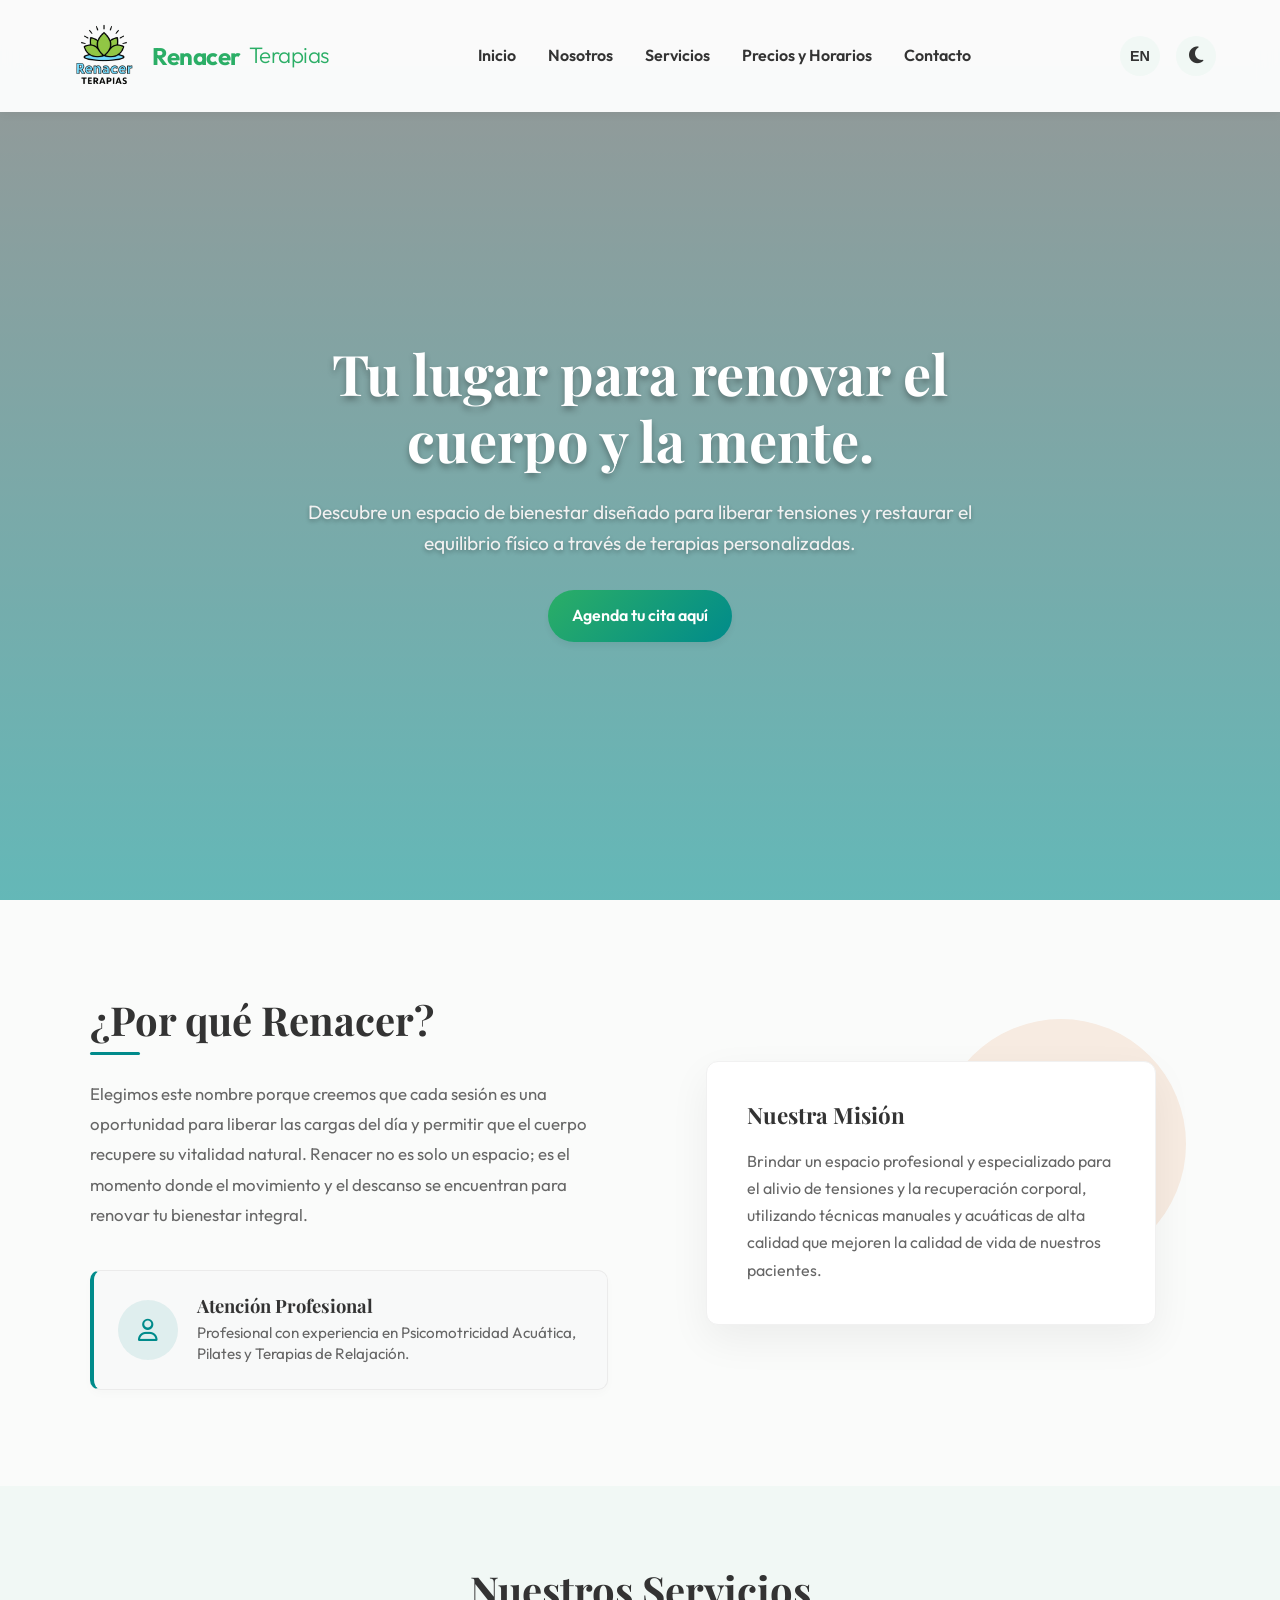
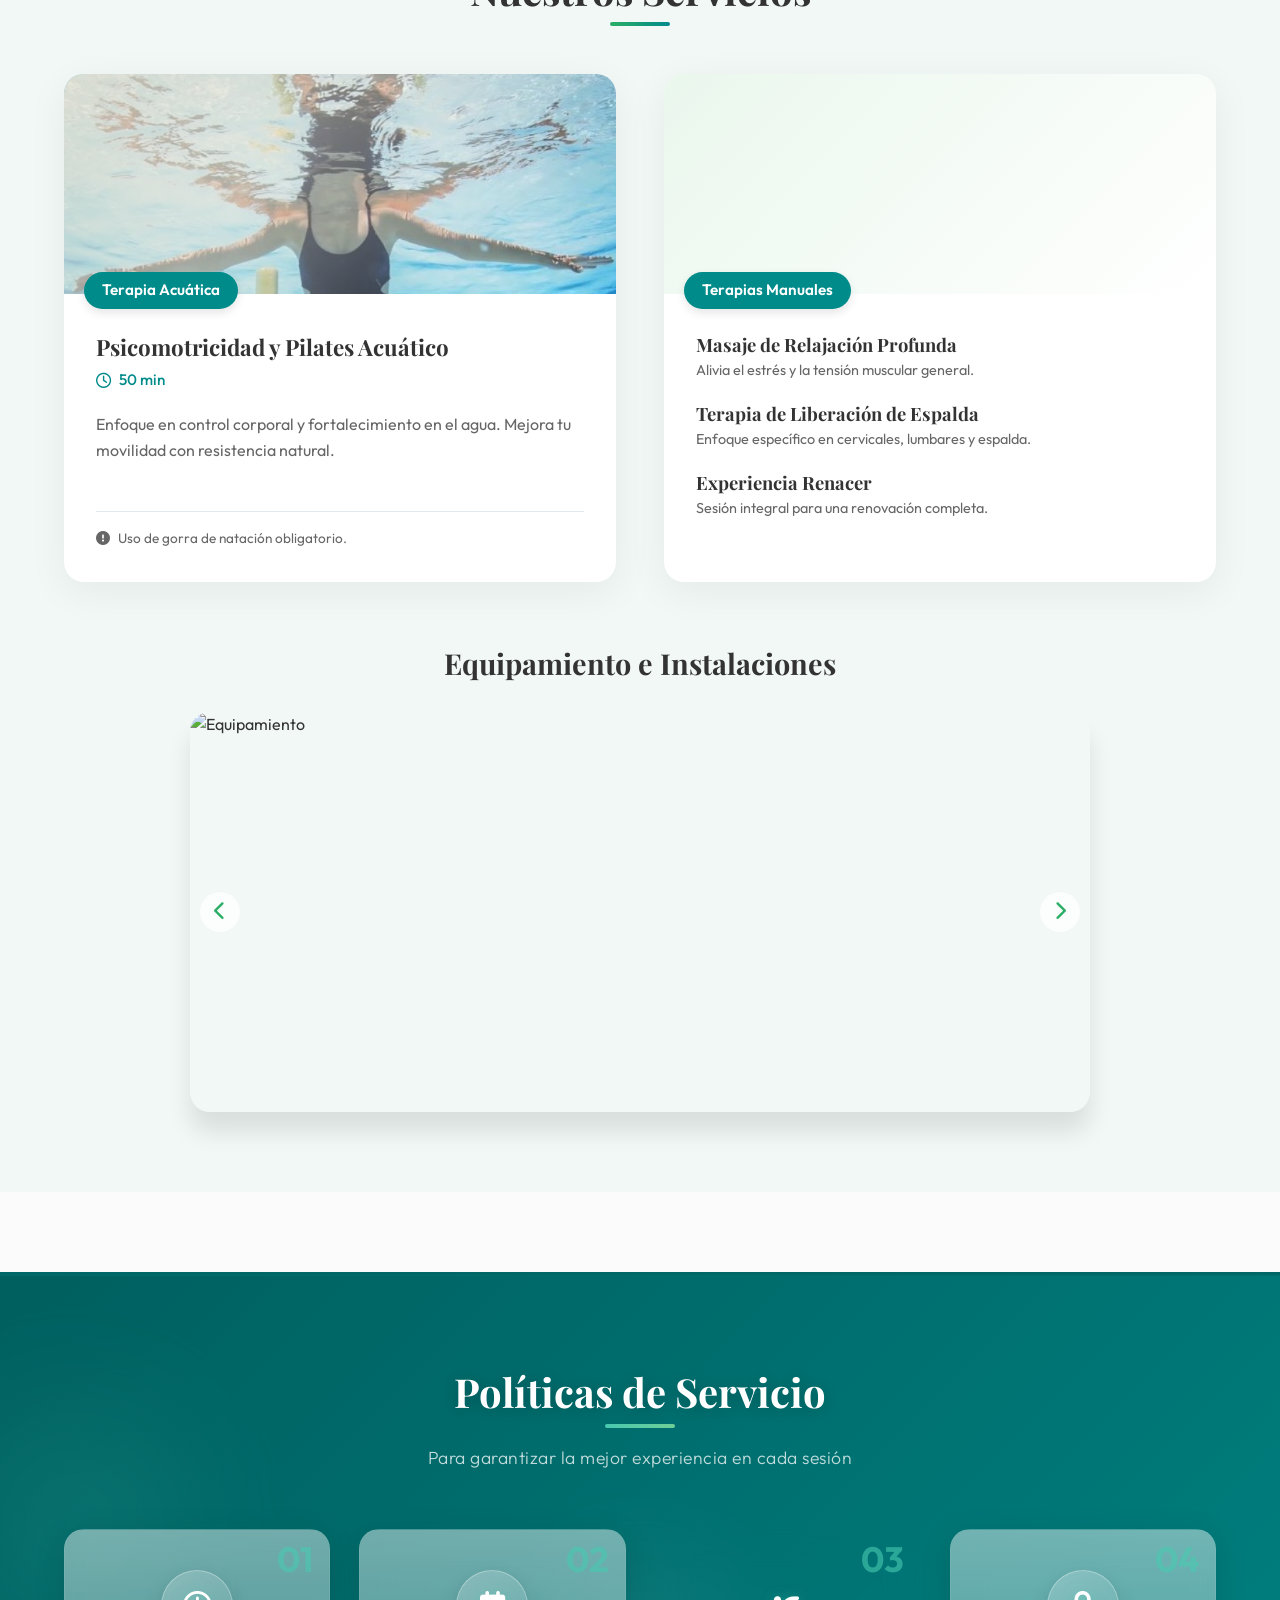
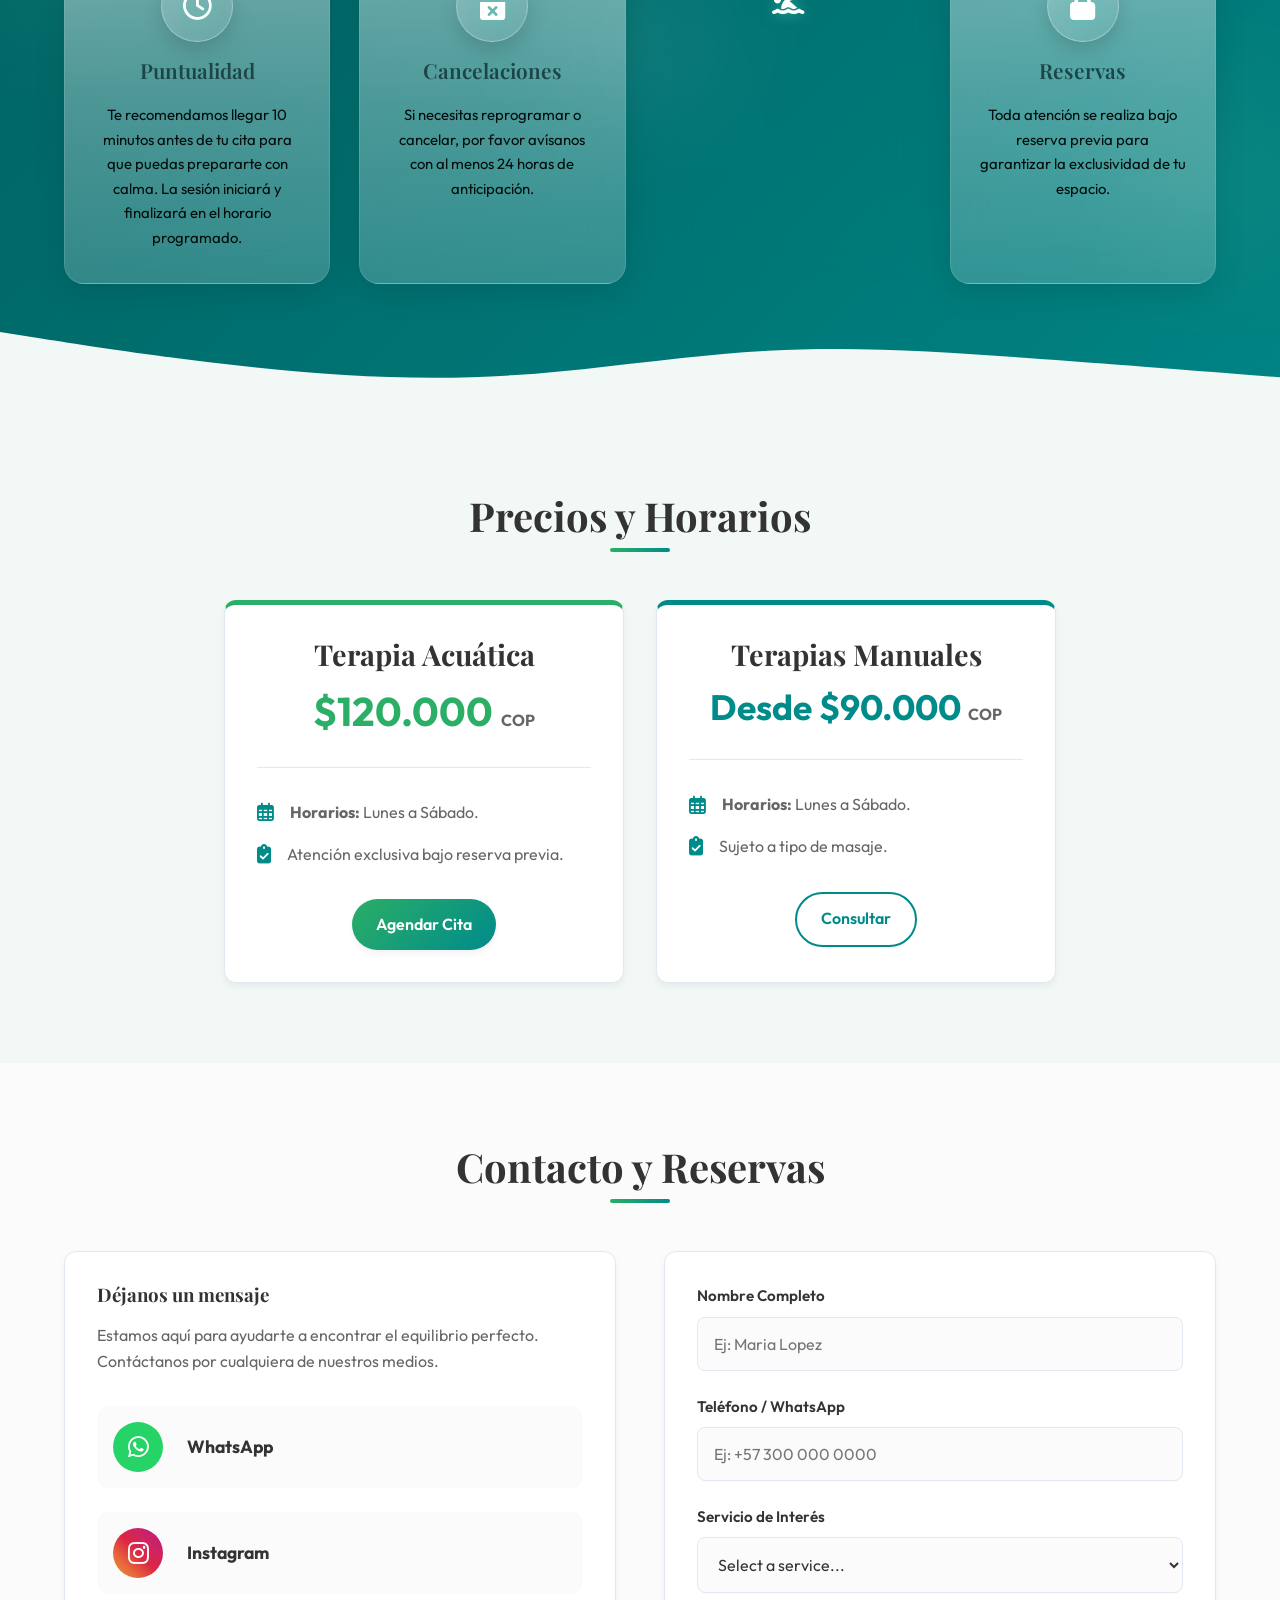
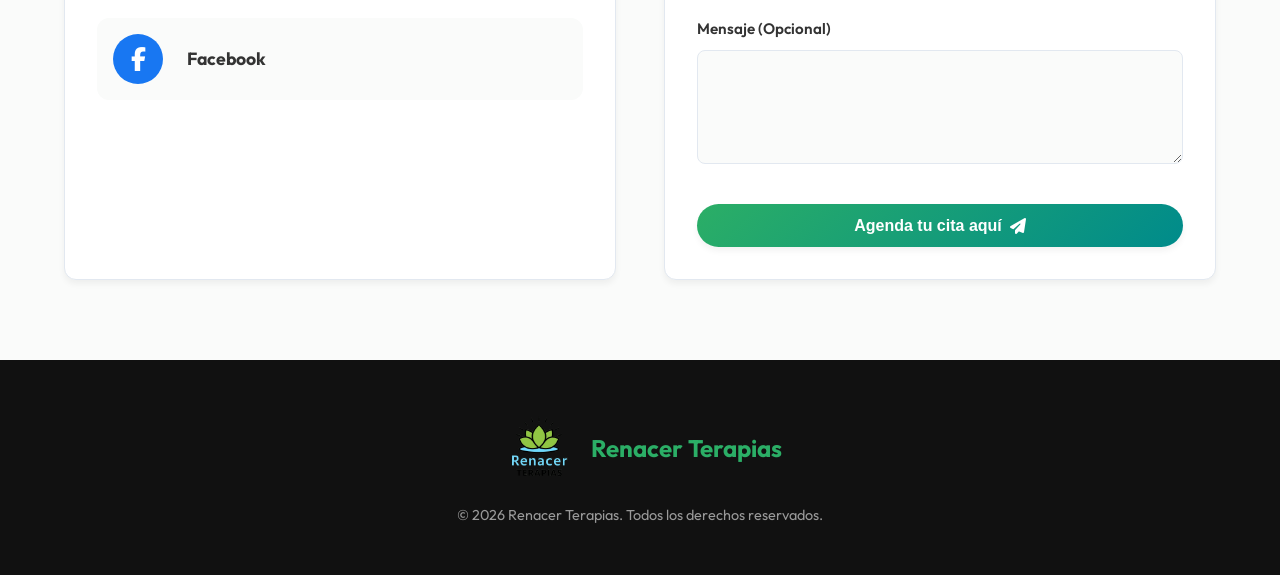
==== index.html @ b9a49395 "Código" ====
<!DOCTYPE html>
<html lang="es">

<head>
    <meta charset="UTF-8">
    <meta name="viewport" content="width=device-width, initial-scale=1.0">
    <title>Renacer Terapias</title>
    <!-- Meta tag for SEO -->
    <meta name="description"
        content="Tu lugar para renovar el cuerpo y la mente. / Your place to renew body and mind. Terapias acuáticas y manuales profesionales.">
    <!-- Google Fonts -->
    <link rel="preconnect" href="https://fonts.googleapis.com">
    <link rel="preconnect" href="https://fonts.gstatic.com" crossorigin>
    <link href="https://fonts.googleapis.com/css2?family=Outfit:wght@300;400;600;700&display=swap" rel="stylesheet">
    <link
        href="https://fonts.googleapis.com/css2?family=Outfit:wght@300;400;500;600&family=Playfair+Display:ital,wght@0,400;0,600;1,400&display=swap"
        rel="stylesheet">
    <!-- Main Stylesheet -->
    <link rel="stylesheet" href="styles.css">
    <!-- FontAwesome for Icons -->
    <link rel="stylesheet" href="https://cdnjs.cloudflare.com/ajax/libs/font-awesome/6.4.0/css/all.min.css">
</head>

<body>
    <!-- Navbar -->
    <header class="navbar">
        <div class="nav-container">
            <a href="#" class="logo">
                <img src="media/img/logo.png" alt="Logo RenacerTerapias">
                Renacer <span>Terapias</span>
            </a>

            <button class="mobile-menu-btn" aria-label="Menu" id="mobile-menu-btn">
                <i class="fa-solid fa-bars"></i>
            </button>

            <nav class="nav-links" id="nav-links">
                <a href="index.html#home"><span lang="es">Inicio</span><span lang="en">Home</span></a>
                <a href="nosotros.html"><span lang="es">Nosotros</span><span lang="en">About Us</span></a>
                <a href="index.html#services"><span lang="es">Servicios</span><span lang="en">Services</span></a>
                <a href="index.html#rates"><span lang="es">Precios y Horarios</span><span lang="en">Rates &
                        Hours</span></a>
                <a href="index.html#contact"><span lang="es">Contacto</span><span lang="en">Contact</span></a>
            </nav>

            <div class="controls">
                <button id="lang-toggle" class="control-btn" aria-label="Toggle Language">
                    <span class="lang-label">EN</span>
                </button>
                <button id="theme-toggle" class="control-btn" aria-label="Toggle Theme">
                    <i class="fa-solid fa-moon"></i>
                </button>
            </div>
        </div>
    </header>

    <!-- Hero Section -->
    <section class="hero" id="home">
        <!-- Optional: background image via CSS -->
        <div class="hero-overlay"></div>
        <div class="hero-content">
            <h1>
                <span lang="es">Tu lugar para renovar el cuerpo y la mente.</span>
                <span lang="en">Your place to renew body and mind.</span>
            </h1>
            <p>
                <span lang="es">Descubre un espacio de bienestar diseñado para liberar tensiones y restaurar el
                    equilibrio físico a través de terapias personalizadas.</span>
                <span lang="en">Discover a wellness space designed to release tension and restore physical balance
                    through personalized therapies.</span>
            </p>
            <a href="#contact" class="btn btn-primary">
                <span lang="es">Agenda tu cita aquí</span>
                <span lang="en">Book your appointment here</span>
            </a>
        </div>
    </section>

    <!-- About Section Redesign (Matches Image) -->
    <section class="section about-home" id="about">
        <div class="container about-home-container">
            <div class="about-home-left">
                <div class="about-home-title-container">
                    <h2>
                        <span lang="es">¿Por qué Renacer?</span>
                        <span lang="en">Why Renacer?</span>
                    </h2>
                    <div class="title-underline-left"></div>
                </div>
                <p class="about-home-desc">
                    <span lang="es">Elegimos este nombre porque creemos que cada sesión es una oportunidad para liberar
                        las cargas del día y permitir que el cuerpo recupere su vitalidad natural. Renacer no es solo un
                        espacio; es el momento donde el movimiento y el descanso se encuentran para renovar tu bienestar
                        integral.</span>
                    <span lang="en">We chose this name because we believe that every session is an opportunity to
                        release the day's burdens and allow the body to recover its natural vitality. Renacer is not
                        just a space; it is the moment where movement and rest meet to renew your overall
                        well-being.</span>
                </p>

                <div class="about-home-info-box">
                    <div class="info-icon">
                        <i class="fa-regular fa-user"></i>
                    </div>
                    <div class="info-content">
                        <h4>
                            <span lang="es">Atención Profesional</span>
                            <span lang="en">Professional Care</span>
                        </h4>
                        <p>
                            <span lang="es">Profesional con experiencia en Psicomotricidad Acuática, Pilates y Terapias
                                de Relajación.</span>
                            <span lang="en">Professional with experience in Aquatic Psychomotor Skills, Pilates, and
                                Relaxation Therapies.</span>
                        </p>
                    </div>
                </div>
            </div>

            <div class="about-home-right">
                <div class="mission-wrapper">
                    <!-- Decorative Circle behind the card -->
                    <div class="mission-blob"></div>
                    <div class="mission-card card">
                        <h3>
                            <span lang="es">Nuestra Misión</span>
                            <span lang="en">Our Mission</span>
                        </h3>
                        <p>
                            <span lang="es">Brindar un espacio profesional y especializado para el alivio de tensiones y
                                la recuperación corporal, utilizando técnicas manuales y acuáticas de alta calidad que
                                mejoren la calidad de vida de nuestros pacientes.</span>
                            <span lang="en">To provide a professional and specialized space for tension relief and body
                                recovery, using high-quality manual and aquatic techniques that improve our patients'
                                quality of life.</span>
                        </p>
                    </div>
                </div>
            </div>
        </div>
    </section>
    <!-- Services Section -->
    <section class="section services bg-light" id="services">
        <div class="container">
            <div class="section-title">
                <h2>
                    <span lang="es">Nuestros Servicios</span>
                    <span lang="en">Our Services</span>
                </h2>
                <div class="title-underline"></div>
            </div>

            <div class="services-grid" style="gap: 3rem;">
                <!-- Aquatic Therapy -->
                <div class="service-card modern-card">
                    <div class="card-header" style="background-image: url('media/img/Terapia Acuática.jpg');">
                        <div class="card-overlay bg-warm"></div>
                        <div class="card-badge">
                            <span lang="es">Terapia Acuática</span>
                            <span lang="en">Aquatic Therapy</span>
                        </div>
                    </div>
                    <div class="card-body">
                        <h3 class="card-title"><span lang="es">Psicomotricidad y Pilates Acuático</span><span
                                lang="en">Aquatic Psychomotor and Pilates</span></h3>
                        <div class="card-meta">
                            <i class="fa-regular fa-clock"></i> 50 min
                        </div>
                        <p class="card-desc">
                            <span lang="es">Enfoque en control corporal y fortalecimiento en el agua. Mejora tu
                                movilidad con resistencia natural.</span>
                            <span lang="en">Focus on body control and strengthening in the water. Improve your mobility
                                with natural resistance.</span>
                        </p>

                        <div style="flex-grow: 1;"></div>
                        <hr class="card-divider">

                        <div class="card-footer-note">
                            <i class="fa-solid fa-circle-exclamation"></i>
                            <span lang="es">Uso de gorra de natación obligatorio.</span>
                            <span lang="en">Swim cap is strictly required.</span>
                        </div>
                    </div>
                </div>

                <!-- Manual Therapies -->
                <div class="service-card modern-card">
                    <div class="card-header"
                        style="background-image: url('https://images.unsplash.com/photo-1544161515-4ab6ce6db874?ixlib=rb-1.2.1&auto=format&fit=crop&w=800&q=80');">
                        <div class="card-overlay bg-cool"></div>
                        <div class="card-badge">
                            <span lang="es">Terapias Manuales</span>
                            <span lang="en">Manual Therapies</span>
                        </div>
                    </div>
                    <div class="card-body">
                        <div class="therapy-item">
                            <h4><span lang="es">Masaje de Relajación Profunda</span><span lang="en">Deep Relaxation
                                    Massage</span></h4>
                            <p><span lang="es">Alivia el estrés y la tensión muscular general.</span><span
                                    lang="en">Relieves stress and general muscle tension.</span></p>
                        </div>
                        <div class="therapy-item">
                            <h4><span lang="es">Terapia de Liberación de Espalda</span><span lang="en">Back Release
                                    Therapy</span></h4>
                            <p><span lang="es">Enfoque específico en cervicales, lumbares y espalda.</span><span
                                    lang="en">Specific focus on cervical, lumbar, and back areas.</span></p>
                        </div>
                        <div class="therapy-item">
                            <h4><span lang="es">Experiencia Renacer</span><span lang="en">Renacer Experience</span></h4>
                            <p><span lang="es">Sesión integral para una renovación completa.</span><span
                                    lang="en">Comprehensive session for a complete renewal.</span></p>
                        </div>
                    </div>
                </div>
            </div>

            <!-- Image Gallery Carousel -->
            <div class="gallery-section">
                <h3 class="gallery-title">
                    <span lang="es">Equipamiento e Instalaciones</span>
                    <span lang="en">Equipment & Facilities</span>
                </h3>
                <div class="carousel-container">
                    <button class="carousel-btn prev-btn" id="prevBtn"><i class="fa-solid fa-chevron-left"></i></button>
                    <div class="carousel-track-container">
                        <ul class="carousel-track" id="carouselTrack">
                            <li class="carousel-slide current-slide">
                                <img src="https://images.unsplash.com/photo-1581453905869-775c7b399120?ixlib=rb-1.2.1&auto=format&fit=crop&w=800&q=80"
                                    alt="Equipamiento" class="carousel-image">
                            </li>
                            <li class="carousel-slide">
                                <img src="https://images.unsplash.com/photo-1534438327276-14e5300c3a48?ixlib=rb-1.2.1&auto=format&fit=crop&w=800&q=80"
                                    alt="Zapatos especializados" class="carousel-image">
                            </li>
                            <li class="carousel-slide">
                                <img src="https://images.unsplash.com/photo-1571556816524-766b1e6ca4a6?ixlib=rb-1.2.1&auto=format&fit=crop&w=800&q=80"
                                    alt="Piscina techada" class="carousel-image">
                            </li>
                        </ul>
                    </div>
                    <button class="carousel-btn next-btn" id="nextBtn"><i
                            class="fa-solid fa-chevron-right"></i></button>
                </div>
            </div>
        </div>
    </section>

    <!-- Policies Section -->
    <section class="section policies" id="policies">

        <!-- Wave Frame Top Separator -->
        <div class="policies-wave-top">
            <svg class="wave" xmlns="http://www.w3.org/2000/svg" viewBox="0 0 1440 320" preserveAspectRatio="none">
                <path fill="#008B8B" opacity="0.15"
                    d="M0,200L60,210C120,220,240,240,360,210C480,180,600,100,720,110C840,120,960,220,1080,240C1200,260,1320,200,1380,180L1440,160L1440,320L0,320Z">
                </path>
                <path fill="#008B8B" opacity="0.3"
                    d="M0,160L60,140C120,120,240,100,360,130C480,160,600,240,720,230C840,220,960,140,1080,110C1200,80,1320,100,1380,120L1440,140L1440,320L0,320Z">
                </path>
                <path fill="#008B8B" opacity="0.5"
                    d="M0,120L60,150C120,180,240,240,360,220C480,200,600,100,720,90C840,80,960,160,1080,180C1200,200,1320,160,1380,140L1440,120L1440,320L0,320Z">
                </path>
                <path fill="#006666"
                    d="M0,180L60,170C120,160,240,140,360,150C480,160,600,200,720,210C840,220,960,200,1080,170C1200,140,1320,120,1380,130L1440,140L1440,320L0,320Z">
                </path>
            </svg>
        </div>

        <!-- Decorative Floating Orbs -->
        <div class="policies-orb policies-orb-1"></div>
        <div class="policies-orb policies-orb-2"></div>
        <div class="policies-orb policies-orb-3"></div>

        <div class="container policies-content">
            <div class="section-title">
                <h2 class="policies-heading">
                    <span lang="es">Políticas de Servicio</span>
                    <span lang="en">Service Policies</span>
                </h2>
                <div class="title-underline policies-underline"></div>
                <p class="policies-subtitle">
                    <span lang="es">Para garantizar la mejor experiencia en cada sesión</span>
                    <span lang="en">To ensure the best experience in every session</span>
                </p>
            </div>

            <div class="policies-grid">
                <div class="policy-item" style="animation-delay: 0s;">
                    <span class="policy-number">01</span>
                    <div class="policy-icon"><i class="fa-regular fa-clock"></i></div>
                    <h4><span lang="es">Puntualidad</span><span lang="en">Punctuality</span></h4>
                    <p>
                        <span lang="es">Te recomendamos llegar 10 minutos antes de tu cita para que puedas
                            prepararte con calma. La sesión iniciará y finalizará en el horario programado.</span>
                        <span lang="en">We recommend arriving 10 minutes before your appointment. The session will
                            start and end at the scheduled time.</span>
                    </p>
                </div>

                <div class="policy-item" style="animation-delay: 0.15s;">
                    <span class="policy-number">02</span>
                    <div class="policy-icon"><i class="fa-solid fa-calendar-xmark"></i></div>
                    <h4><span lang="es">Cancelaciones</span><span lang="en">Cancellations</span></h4>
                    <p>
                        <span lang="es">Si necesitas reprogramar o cancelar, por favor avísanos con al menos 24
                            horas de anticipación.</span>
                        <span lang="en">If you need to reschedule or cancel, please let us know at least 24 hours in
                            advance.</span>
                    </p>
                </div>

                <div class="policy-item" style="animation-delay: 0.3s;">
                    <span class="policy-number">03</span>
                    <div class="policy-icon"><i class="fa-solid fa-person-swimming"></i></div>
                    <h4><span lang="es">Terapia Acuática</span><span lang="en">Aquatic Therapy</span></h4>
                    <p>
                        <span lang="es">Es obligatorio el uso de gorra de natación. Recuerda traer tu traje de baño
                            y toalla personal.</span>
                        <span lang="en">A swim cap is mandatory. Please remember to bring your swimsuit and personal
                            towel.</span>
                    </p>
                </div>

                <div class="policy-item" style="animation-delay: 0.45s;">
                    <span class="policy-number">04</span>
                    <div class="policy-icon"><i class="fa-solid fa-lock"></i></div>
                    <h4><span lang="es">Reservas</span><span lang="en">Bookings</span></h4>
                    <p>
                        <span lang="es">Toda atención se realiza bajo reserva previa para garantizar la exclusividad
                            de tu espacio.</span>
                        <span lang="en">All sessions are by appointment only to guarantee your private space.</span>
                    </p>
                </div>
            </div>
        </div>

        <!-- Bottom Wave Separator -->
        <div class="policies-wave-bottom">
            <svg xmlns="http://www.w3.org/2000/svg" viewBox="0 0 1440 120" preserveAspectRatio="none">
                <path fill="var(--bg-section)"
                    d="M0,0L48,10C96,20,192,40,288,53.3C384,67,480,73,576,65C672,57,768,35,864,28C960,21,1056,29,1152,38.7C1248,48,1344,58,1392,63L1440,68L1440,120L1392,120C1344,120,1248,120,1152,120C1056,120,960,120,864,120C768,120,672,120,576,120C480,120,384,120,288,120C192,120,96,120,48,120L0,120Z">
                </path>
            </svg>
        </div>
    </section>

    <!-- Pricing and Hours Section -->
    <section class="section rates bg-light" id="rates">
        <div class="container">
            <div class="section-title">
                <h2>
                    <span lang="es">Precios y Horarios</span>
                    <span lang="en">Rates & Hours</span>
                </h2>
                <div class="title-underline"></div>
            </div>

            <div class="rates-container" style="gap: 2rem; flex-wrap: wrap;">
                <!-- Card 1: Aquatic Therapy -->
                <div class="rate-card card">
                    <div class="rate-header">
                        <h3><span lang="es">Terapia Acuática</span><span lang="en">Aquatic Therapy</span></h3>
                        <div class="price">$120.000 <span style="font-size: 1rem; color: var(--text-muted);">COP</span>
                        </div>
                    </div>
                    <div class="rate-body">
                        <p class="schedule">
                            <i class="fa-regular fa-calendar-days"></i>
                            <span lang="es"><strong>Horarios:</strong> Lunes a Sábado.</span>
                            <span lang="en"><strong>Hours:</strong> Monday to Saturday.</span>
                        </p>
                        <p class="booking-note">
                            <i class="fa-solid fa-clipboard-check"></i>
                            <span lang="es">Atención exclusiva bajo reserva previa.</span>
                            <span lang="en">Exclusive care by appointment only.</span>
                        </p>
                    </div>
                    <div class="rate-footer">
                        <a href="#contact" class="btn btn-primary">
                            <span lang="es">Agendar Cita</span>
                            <span lang="en">Book Now</span>
                        </a>
                    </div>
                </div>

                <!-- Card 2: Manual Therapies -->
                <div class="rate-card card" style="border-top-color: var(--secondary);">
                    <div class="rate-header">
                        <h3><span lang="es">Terapias Manuales</span><span lang="en">Manual Therapies</span></h3>
                        <div class="price" style="color: var(--secondary); font-size: 2.2rem;">
                            <span lang="es">Desde $90.000</span>
                            <span lang="en">From $90.000</span>
                            <span style="font-size: 1rem; color: var(--text-muted);">COP</span>
                        </div>
                    </div>
                    <div class="rate-body">
                        <p class="schedule">
                            <i class="fa-regular fa-calendar-days"></i>
                            <span lang="es"><strong>Horarios:</strong> Lunes a Sábado.</span>
                            <span lang="en"><strong>Hours:</strong> Monday to Saturday.</span>
                        </p>
                        <p class="booking-note">
                            <i class="fa-solid fa-clipboard-check"></i>
                            <span lang="es">Sujeto a tipo de masaje.</span>
                            <span lang="en">Subject to massage type.</span>
                        </p>
                    </div>
                    <div class="rate-footer">
                        <a href="#contact" class="btn btn-outline"
                            style="border-color: var(--secondary); color: var(--secondary);">
                            <span lang="es">Consultar</span>
                            <span lang="en">Inquire</span>
                        </a>
                    </div>
                </div>
            </div>
        </div>
    </section>

    <!-- Contact Section -->
    <section class="section contact" id="contact">
        <div class="container">
            <div class="section-title">
                <h2>
                    <span lang="es">Contacto y Reservas</span>
                    <span lang="en">Contact & Bookings</span>
                </h2>
                <div class="title-underline"></div>
            </div>

            <div class="contact-grid">
                <div class="contact-info card">
                    <h3>
                        <span lang="es">Déjanos un mensaje</span>
                        <span lang="en">Leave us a message</span>
                    </h3>
                    <p class="contact-desc">
                        <span lang="es">Estamos aquí para ayudarte a encontrar el equilibrio perfecto. Contáctanos por
                            cualquiera de nuestros medios.</span>
                        <span lang="en">We are here to help you find the perfect balance. Contact us through any of our
                            channels.</span>
                    </p>

                    <div class="contact-methods">
                        <a href="https://wa.me/+573105778374" class="contact-method" target="_blank">
                            <div class="method-icon whatsapp"><i class="fa-brands fa-whatsapp"></i></div>
                            <div>
                                <span class="method-title">WhatsApp</span>
                            </div>
                        </a>

                        <a href="https://instagram.com/psicoterapias00renacer" class="contact-method" target="_blank">
                            <div class="method-icon instagram"><i class="fa-brands fa-instagram"></i></div>
                            <div>
                                <span class="method-title">Instagram</span>
                            </div>
                        </a>

                        <a href="https://facebook.com/ana.gonzalez.581051" class="contact-method" target="_blank">
                            <div class="method-icon facebook"><i class="fa-brands fa-facebook-f"></i></div>
                            <div>
                                <span class="method-title">Facebook</span>
                            </div>
                        </a>
                    </div>
                </div>

                <div class="contact-form-container card">
                    <form id="contactForm" class="contact-form">
                        <div class="form-group">
                            <label for="name">
                                <span lang="es">Nombre Completo</span>
                                <span lang="en">Full Name</span>
                            </label>
                            <input type="text" id="name" required placeholder="Ej: Maria Lopez">
                        </div>

                        <div class="form-group">
                            <label for="phone">
                                <span lang="es">Teléfono / WhatsApp</span>
                                <span lang="en">Phone / WhatsApp</span>
                            </label>
                            <input type="tel" id="phone" required placeholder="Ej: +57 300 000 0000">
                        </div>

                        <div class="form-group">
                            <label for="service">
                                <span lang="es">Servicio de Interés</span>
                                <span lang="en">Service of Interest</span>
                            </label>
                            <select id="service" required>
                                <option value="" disabled selected lang="es">Selecciona un servicio...</option>
                                <option value="" disabled selected lang="en">Select a service...</option>
                                <option value="aquatic" lang="es">Terapia Acuática</option>
                                <option value="aquatic" lang="en">Aquatic Therapy</option>
                                <option value="manual" lang="es">Terapias Manuales</option>
                                <option value="manual" lang="en">Manual Therapies</option>
                            </select>
                        </div>

                        <div class="form-group">
                            <label for="message">
                                <span lang="es">Mensaje (Opcional)</span>
                                <span lang="en">Message (Optional)</span>
                            </label>
                            <textarea id="message" rows="4"></textarea>
                        </div>

                        <button type="submit" class="btn btn-primary submit-btn">
                            <span lang="es">Agenda tu cita aquí</span>
                            <span lang="en">Book your appointment here</span>
                            <i class="fa-solid fa-paper-plane"></i>
                        </button>
                    </form>
                </div>
            </div>
        </div>
    </section>

    <!-- Footer -->
    <footer>
        <div class="container">
            <div class="footer-content">
                <div class="footer-brand">
                    <img src="media/img/logo.png" alt="Logo RenacerTerapias"> Renacer Terapias
                </div>
                <p>
                    <span lang="es">&copy; 2026 Renacer Terapias. Todos los derechos reservados.</span>
                    <span lang="en">&copy; 2026 Renacer Terapias. All rights reserved.</span>
                </p>
            </div>
        </div>
    </footer>

    <!-- Main JavaScript -->
    <script src="script.js"></script>
</body>

</html>
---- styles.css ----
/* -------------------------
   CSS Variables & Typography
   ------------------------- */
:root {
    /* Color Palette */
    --primary: #2BAE66;
    /* Verde agua / Aquamarine */
    --primary-light: #6FCF97;
    --secondary: #008B8B;
    /* Azul Turquesa / Teal */
    --accent: #48C9B0;
    /* Sand / Arena */

    /* Backgrounds & Text */
    --bg-main: #FAFBFA;
    /* White-ish base */
    --bg-section: #F1F8F5;
    /* Light greenish section bg */
    --bg-card: #FFFFFF;
    --text-main: #333333;
    --text-muted: #666666;

    /* UI Elements */
    --border-color: #E2E8F0;
    --nav-bg: rgba(255, 255, 255, 0.95);

    /* Typography */
    --font-heading: 'Playfair Display', serif;
    --font-body: 'Outfit', sans-serif;

    /* Shadows & Radii */
    --shadow-sm: 0 4px 6px rgba(0, 0, 0, 0.05);
    --shadow-md: 0 10px 15px rgba(0, 0, 0, 0.08);
    --shadow-lg: 0 20px 25px rgba(0, 0, 0, 0.1);
    --radius-sm: 8px;
    --radius-md: 12px;
    --radius-lg: 20px;

    /* Transitions */
    --transition: all 0.3s ease;
}

/* Dark Mode Theme Variables */
[data-theme="dark"] {
    --bg-main: #121212;
    --bg-section: #1E1E1E;
    --bg-card: #252525;
    --text-main: #F4F4F5;
    --text-muted: #A1A1AA;
    --border-color: #3F3F46;
    --nav-bg: rgba(24, 24, 27, 0.95);
    --primary: #34D399;
    --secondary: #2DD4BF;
    --shadow-md: 0 10px 15px rgba(0, 0, 0, 0.3);
}

/* -------------------------
   Reset & Base Styles
   ------------------------- */
* {
    margin: 0;
    padding: 0;
    box-sizing: border-box;
}

html {
    scroll-behavior: smooth;
    font-size: 16px;
}

body {
    font-family: var(--font-body);
    background-color: var(--bg-main);
    color: var(--text-main);
    line-height: 1.6;
    overflow-x: hidden;
    transition: background-color var(--transition), color var(--transition);
}

a {
    text-decoration: none;
    color: inherit;
    transition: color var(--transition);
}

ul {
    list-style: none;
}

img {
    max-width: 100%;
    height: auto;
    display: block;
}

/* -------------------------
   Language Toggle Rules
   ------------------------- */
/* Default: Hide English */
[lang="en"] {
    display: none;
}

/* When html has class lang-en: Hide Spanish, Show English */
html.lang-en [lang="es"] {
    display: none;
}

html.lang-en [lang="en"] {
    display: inline-block;
}

h1 [lang="en"],
h2 [lang="en"],
h3 [lang="en"],
h4 [lang="en"],
p [lang="en"],
span[lang="en"] {
    display: none;
}

html.lang-en h1 [lang="en"],
html.lang-en h2 [lang="en"],
html.lang-en h3 [lang="en"],
html.lang-en h4 [lang="en"] {
    display: block;
}

html.lang-en p [lang="en"],
html.lang-en span[lang="en"] {
    display: inline;
}

/* -------------------------
   Typography & Sections
   ------------------------- */
h1,
h2,
h3,
h4 {
    font-family: var(--font-heading);
    color: var(--text-main);
    line-height: 1.2;
}

.container {
    width: 90%;
    max-width: 1200px;
    margin: 0 auto;
}

.section {
    padding: 5rem 0;
}

.bg-light {
    background-color: var(--bg-section);
}

.section-title {
    text-align: center;
    margin-bottom: 3rem;
    position: relative;
}

.section-title h2 {
    font-size: 2.5rem;
    font-weight: 700;
    margin-bottom: 0.5rem;
}

.title-underline {
    height: 4px;
    width: 60px;
    background: linear-gradient(90deg, var(--primary), var(--secondary));
    margin: 0 auto;
    border-radius: 2px;
}

/* -------------------------
   Components
   ------------------------- */
.btn {
    display: inline-flex;
    align-items: center;
    justify-content: center;
    padding: 0.8rem 1.5rem;
    font-weight: 600;
    border-radius: 50px;
    cursor: pointer;
    transition: var(--transition);
    border: none;
    font-size: 1rem;
    gap: 0.5rem;
}

.btn-primary {
    background: linear-gradient(135deg, var(--primary), var(--secondary));
    color: #fff;
    box-shadow: var(--shadow-sm);
}

.btn-primary:hover {
    transform: translateY(-2px);
    box-shadow: var(--shadow-md);
    opacity: 0.9;
}

.btn-outline {
    background: transparent;
    border: 2px solid var(--primary);
    color: var(--primary);
}

.btn-outline:hover {
    background: var(--primary);
    color: #fff;
}

.card {
    background-color: var(--bg-card);
    border-radius: var(--radius-md);
    box-shadow: var(--shadow-sm);
    padding: 2rem;
    transition: var(--transition);
    border: 1px solid var(--border-color);
}

.card:hover {
    transform: translateY(-5px);
    box-shadow: var(--shadow-md);
}

/* -------------------------
   Navbar
   ------------------------- */
.navbar {
    position: fixed;
    top: 0;
    left: 0;
    right: 0;
    background-color: var(--nav-bg);
    backdrop-filter: blur(10px);
    z-index: 1000;
    box-shadow: 0 2px 10px rgba(0, 0, 0, 0.05);
    padding: 1rem 0;
    transition: var(--transition);
}

.nav-container {
    width: 90%;
    max-width: 1200px;
    margin: 0 auto;
    display: flex;
    justify-content: space-between;
    align-items: center;
}

.logo {
    display: flex;
    align-items: center;
    gap: 0.5rem;
    font-size: 1.5rem;
    font-weight: 700;
    color: var(--primary);
    letter-spacing: -0.5px;
}


.logo img {
    height: 80px;
    /* ajusta tamaño */
    width: auto;
}

.logo span {
    font-family: var(--font-body);
    font-weight: 300;
    font-size: 1.4rem;
    color: var(--color-text);
}

.nav-links {
    display: flex;
    gap: 2rem;
}

.nav-links a {
    font-weight: 600;
    font-size: 1rem;
    position: relative;
}

.nav-links a::after {
    content: '';
    position: absolute;
    bottom: -4px;
    left: 0;
    width: 0;
    height: 2px;
    background: var(--primary);
    transition: width 0.3s ease;
}

.nav-links a:hover {
    color: var(--primary);
}

.nav-links a:hover::after {
    width: 100%;
}

.controls {
    display: flex;
    gap: 1rem;
    align-items: center;
}

.control-btn {
    background: none;
    border: none;
    cursor: pointer;
    font-size: 1.2rem;
    color: var(--text-main);
    transition: var(--transition);
    display: flex;
    align-items: center;
    justify-content: center;
    width: 40px;
    height: 40px;
    border-radius: 50%;
    background-color: var(--bg-section);
}

.control-btn:hover {
    background-color: var(--primary-light);
    color: #fff;
    transform: rotate(15deg);
}

.lang-label {
    font-size: 0.9rem;
    font-weight: 700;
}

.mobile-menu-btn {
    display: none;
    background: none;
    border: none;
    font-size: 1.5rem;
    color: var(--text-main);
    cursor: pointer;
}

/* -------------------------
   Hero Section
   ------------------------- */
.hero {
    min-height: 100vh;
    display: flex;
    align-items: center;
    justify-content: center;
    position: relative;
    padding-top: 80px;
    /* Offset nav */
    background-image: url('https://images.unsplash.com/photo-1544161515-4ab6ce6db874?ixlib=rb-1.2.1&auto=format&fit=crop&w=1920&q=80');
    /* Pool with transparent roof aesthetic */
    background-size: cover;
    background-position: center;
    background-attachment: fixed;
    text-align: center;
    color: white;
}

.hero-overlay {
    position: absolute;
    inset: 0;
    background: linear-gradient(rgba(0, 0, 0, 0.4), rgba(0, 139, 139, 0.6));
    z-index: 1;
}

.hero-content {
    position: relative;
    z-index: 2;
    max-width: 800px;
    padding: 0 2rem;
    animation: fadeIn 1s ease-out;
}

@keyframes fadeIn {
    from {
        opacity: 0;
        transform: translateY(20px);
    }

    to {
        opacity: 1;
        transform: translateY(0);
    }
}

.hero h1 {
    font-size: 3.5rem;
    font-weight: 700;
    margin-bottom: 1.5rem;
    color: #ffffff;
    text-shadow: 0 4px 6px rgba(0, 0, 0, 0.3);
}

.hero p {
    font-size: 1.2rem;
    margin-bottom: 2rem;
    color: #f1f1f1;
    text-shadow: 0 2px 4px rgba(0, 0, 0, 0.3);
}

/* -------------------------
   About Section
   ------------------------- */
.about-grid {
    display: grid;
    grid-template-columns: repeat(auto-fit, minmax(300px, 1fr));
    gap: 2rem;
    margin-bottom: 3rem;
}

.icon-wrapper {
    width: 60px;
    height: 60px;
    background: linear-gradient(135deg, var(--primary-light), var(--primary));
    color: white;
    border-radius: 50%;
    display: flex;
    align-items: center;
    justify-content: center;
    font-size: 1.5rem;
    margin-bottom: 1.5rem;
    box-shadow: var(--shadow-md);
}

.about-card h3 {
    margin-bottom: 1rem;
    font-size: 1.5rem;
}

.about-card p {
    color: var(--text-muted);
}

.profile-highlight {
    background: linear-gradient(135deg, rgba(43, 174, 102, 0.1), rgba(0, 139, 139, 0.1));
    border-left: 4px solid var(--primary);
    padding: 2rem;
    border-radius: var(--radius-md);
}

/* -------------------------
   Services Section
   ------------------------- */
.services-grid {
    display: grid;
    grid-template-columns: repeat(auto-fit, minmax(350px, 1fr));
    gap: 2rem;
    margin-bottom: 4rem;
}

.service-card {
    padding: 0;
    overflow: hidden;
    display: flex;
    flex-direction: column;
}

.service-image {
    height: 250px;
    background-size: cover;
    background-position: center;
    transition: transform 0.5s ease;
}

.service-card:hover .service-image {
    transform: scale(1.05);
}

.service-body {
    padding: 2rem;
    flex-grow: 1;
    display: flex;
    flex-direction: column;
}

.service-body h3 {
    font-size: 1.5rem;
    margin-bottom: 1.5rem;
    color: var(--primary);
}

.service-list {
    margin-bottom: 1.5rem;
    flex-grow: 1;
}

.service-list li {
    margin-bottom: 1rem;
    display: flex;
    align-items: flex-start;
    gap: 0.8rem;
    color: var(--text-muted);
}

.service-list i {
    color: var(--secondary);
    margin-top: 5px;
}

.alert-box {
    background-color: var(--bg-main);
    border: 1px solid var(--border-color);
    padding: 1rem;
    border-radius: var(--radius-sm);
    display: flex;
    align-items: flex-start;
    gap: 0.8rem;
    font-size: 0.9rem;
    color: var(--text-main);
}

.alert-box i {
    color: var(--primary);
    font-size: 1.2rem;
}

/* -------------------------
   Gallery Carousel
   ------------------------- */
.gallery-section {
    margin-top: 2rem;
}

.gallery-title {
    text-align: center;
    font-size: 1.8rem;
    margin-bottom: 2rem;
}

.carousel-container {
    position: relative;
    max-width: 900px;
    margin: 0 auto;
    border-radius: var(--radius-lg);
    overflow: hidden;
    box-shadow: var(--shadow-lg);
}

.carousel-track-container {
    width: 100%;
    position: relative;
    height: 400px;
    overflow: hidden;
}

.carousel-track {
    padding: 0;
    margin: 0;
    list-style: none;
    position: relative;
    height: 100%;
    transition: transform 0.5s ease-in-out;
    display: flex;
}

.carousel-slide {
    position: absolute;
    top: 0;
    bottom: 0;
    width: 100%;
    opacity: 0;
    transition: opacity 0.5s ease;
}

.carousel-slide.current-slide {
    opacity: 1;
    position: relative;
}

.carousel-slide img {
    width: 100%;
    height: 100%;
    object-fit: cover;
}

.carousel-btn {
    position: absolute;
    top: 50%;
    transform: translateY(-50%);
    background: rgba(255, 255, 255, 0.8);
    border: none;
    width: 40px;
    height: 40px;
    border-radius: 50%;
    cursor: pointer;
    z-index: 10;
    color: var(--primary);
    font-size: 1.2rem;
    transition: var(--transition);
}

.carousel-btn:hover {
    background: var(--primary);
    color: #fff;
}

.prev-btn {
    left: 10px;
}

.next-btn {
    right: 10px;
}

/* -------------------------
   Policies Section — Premium Redesign
   ------------------------- */

.policies {
    position: relative;
    overflow: hidden;
    background: linear-gradient(135deg, #005f5f 0%, #008B8B 40%, #00796B 70%, #004D40 100%);
    background-size: 300% 300%;
    animation: policiesGradient 12s ease infinite;
    padding-top: 6rem;
    padding-bottom: 0;
    margin-top: 5rem;
}

@keyframes policiesGradient {
    0% {
        background-position: 0% 50%;
    }

    50% {
        background-position: 100% 50%;
    }

    100% {
        background-position: 0% 50%;
    }
}

/* Wave Separators */
.policies-wave-top {
    position: absolute;
    top: 0;
    left: 0;
    width: 100%;
    transform: translateY(-98%);
    line-height: 0;
    z-index: 2;
}

.policies-wave-top svg {
    display: block;
    width: 100%;
    height: clamp(80px, 15vw, 220px);
}

.policies-wave-bottom {
    position: relative;
    width: 100%;
    line-height: 0;
    margin-top: 3rem;
}

.policies-wave-bottom svg {
    display: block;
    width: 100%;
    height: 80px;
}

/* Floating Decorative Orbs */
.policies-orb {
    position: absolute;
    border-radius: 50%;
    filter: blur(60px);
    opacity: 0.18;
    pointer-events: none;
    z-index: 0;
}

.policies-orb-1 {
    width: 350px;
    height: 350px;
    background: radial-gradient(circle, #48C9B0, transparent 70%);
    top: 10%;
    left: -8%;
    animation: orbFloat1 10s ease-in-out infinite alternate;
}

.policies-orb-2 {
    width: 250px;
    height: 250px;
    background: radial-gradient(circle, #6FCF97, transparent 70%);
    bottom: 15%;
    right: -5%;
    animation: orbFloat2 12s ease-in-out infinite alternate-reverse;
}

.policies-orb-3 {
    width: 180px;
    height: 180px;
    background: radial-gradient(circle, #ffffff, transparent 70%);
    top: 50%;
    left: 50%;
    transform: translate(-50%, -50%);
    animation: orbFloat3 8s ease-in-out infinite alternate;
}

@keyframes orbFloat1 {
    0% {
        transform: translate(0, 0) scale(1);
    }

    100% {
        transform: translate(40px, -30px) scale(1.15);
    }
}

@keyframes orbFloat2 {
    0% {
        transform: translate(0, 0) scale(1);
    }

    100% {
        transform: translate(-30px, 20px) scale(1.1);
    }
}

@keyframes orbFloat3 {
    0% {
        transform: translate(-50%, -50%) scale(1);
        opacity: 0.1;
    }

    100% {
        transform: translate(-45%, -55%) scale(1.3);
        opacity: 0.22;
    }
}

/* Content Layer */
.policies-content {
    position: relative;
    z-index: 2;
}

/* Heading & Subtitle */
.policies-heading {
    color: #ffffff !important;
    font-size: 2.8rem;
    font-weight: 700;
    text-shadow: 0 2px 15px rgba(0, 0, 0, 0.2);
}

.policies-underline {
    background: linear-gradient(90deg, #48C9B0, #6FCF97) !important;
    width: 70px;
    height: 4px;
}

.policies-subtitle {
    color: rgba(255, 255, 255, 0.75);
    font-size: 1.1rem;
    font-weight: 300;
    margin-top: 1rem;
    letter-spacing: 0.5px;
}

/* Policies Grid */
.policies-grid {
    display: grid;
    grid-template-columns: repeat(4, 1fr);
    gap: 1.8rem;
}

/* Policy Cards */
.policy-item {
    position: relative;
    display: flex;
    flex-direction: column;
    align-items: center;
    text-align: center;
    gap: 1rem;
    padding: 2.5rem 1.8rem 2rem;
    background: linear-gradient(180deg, rgba(255, 255, 255, 0.4) 0%, rgba(246, 252, 252, 0.2) 100%);
    border: 1px solid rgba(255, 255, 255, 0.12);
    border-radius: 20px;
    box-shadow: 0 8px 32px rgba(0, 0, 0, 0.12);
    backdrop-filter: blur(16px);
    -webkit-backdrop-filter: blur(16px);
    transition: transform 0.4s cubic-bezier(0.25, 0.46, 0.45, 0.94),
        box-shadow 0.4s ease,
        border-color 0.4s ease,
        background 0.4s ease;
    animation: fadeSlideUp 0.7s ease both;
    overflow: hidden;
}

.policy-item::before {
    content: '';
    position: absolute;
    inset: 0;
    border-radius: 20px;
    background: linear-gradient(180deg, rgba(255, 255, 255, 0.08) 0%, transparent 50%);
    pointer-events: none;
}

.policy-item:hover {
    transform: translateY(-8px);
    background: rgba(255, 255, 255, 0.1);
    border-color: rgba(72, 201, 176, 0.4);
    box-shadow: 0 16px 48px rgba(0, 0, 0, 0.2),
        0 0 30px rgba(72, 201, 176, 0.15);
}

@keyframes fadeSlideUp {
    from {
        opacity: 0;
        transform: translateY(30px);
    }

    to {
        opacity: 1;
        transform: translateY(0);
    }
}

/* Step Number */
.policy-number {
    position: absolute;
    top: 12px;
    right: 16px;
    font-family: var(--font-body);
    font-size: 2.2rem;
    font-weight: 700;
    color: rgba(72, 201, 176, 0.6);
    line-height: 1;
    pointer-events: none;
    user-select: none;
    opacity: 0;
    transform: translateY(-20px) translateX(10px) scale(0.5);
    animation: slideInNumber 0.6s cubic-bezier(0.34, 1.56, 0.64, 1) forwards;
}

.policy-item:nth-child(1) .policy-number {
    animation-delay: 0.3s;
}

.policy-item:nth-child(2) .policy-number {
    animation-delay: 0.6s;
}

.policy-item:nth-child(3) .policy-number {
    animation-delay: 0.9s;
}

.policy-item:nth-child(4) .policy-number {
    animation-delay: 1.2s;
}

.policy-item:hover .policy-number {
    color: rgba(255, 255, 255, 0.7);
    transition: color 0.4s ease;
}

@keyframes slideInNumber {
    from {
        opacity: 0;
        transform: translateY(-20px) translateX(10px) scale(0.5);
    }

    to {
        opacity: 1;
        transform: translateY(0) translateX(0) scale(1);
    }
}

/* Policy Icon */
.policy-icon {
    width: 72px;
    height: 72px;
    background: linear-gradient(135deg, rgba(255, 255, 255, 0.22), rgba(255, 255, 255, 0.08));
    border: 1.5px solid rgba(255, 255, 255, 0.3);
    border-radius: 50%;
    display: flex;
    align-items: center;
    justify-content: center;
    box-shadow: 0 8px 20px rgba(0, 0, 0, 0.15);
    transition: transform 0.3s ease, box-shadow 0.3s ease, background 0.3s ease, border-color 0.3s ease;
}

.policy-item:hover .policy-icon {
    transform: scale(1.1);
    background: rgba(255, 255, 255, 0.3);
    border-color: rgba(255, 255, 255, 0.5);
    box-shadow: 0 8px 30px rgba(72, 201, 176, 0.35);
}

.policy-icon i {
    font-size: 1.8rem;
    color: #ffffff;
    filter: drop-shadow(0 2px 6px rgba(72, 201, 176, 0.5));
    transition: color 0.3s ease, filter 0.3s ease;
}

.policy-item:hover .policy-icon i {
    color: #ffffff;
    filter: drop-shadow(0 2px 8px rgba(255, 255, 255, 0.6));
}

/* Card Text */
.policy-item h4 {
    margin-bottom: 0.3rem;
    font-size: 1.3rem;
    color: #184244;
    font-family: var(--font-heading);
    font-weight: 600;
    transition: color 0.4s ease;
}

.policy-item:hover h4 {
    margin-bottom: 0.3rem;
    font-size: 1.3rem;
    color: #ffffff;
    font-family: var(--font-heading);
    font-weight: 600;
}

.policy-item p {
    font-size: 0.93rem;
    color: #030e0c;
    line-height: 1.65;
    transition: color 0.4s ease;
}

.policy-item:hover p {
    color: #ffffff;
}

/* Override section-scoped variables for policies */
.policies .section-title {
    margin-bottom: 3.5rem;
}

/* Wave animation */
.wave path {
    animation: waveMove 8s ease-in-out infinite alternate;
}

@keyframes waveMove {
    0% {
        transform: translateX(0);
    }

    100% {
        transform: translateX(-20px);
    }
}

/* Dark Mode — Policies */
[data-theme="dark"] .policies {
    background: linear-gradient(135deg, #0a2e2e 0%, #003c3c 40%, #004d40 70%, #001a1a 100%);
}

[data-theme="dark"] .policy-item {
    background: rgba(255, 255, 255, 0.04);
    border-color: rgba(255, 255, 255, 0.08);
}

[data-theme="dark"] .policy-item:hover {
    background: rgba(255, 255, 255, 0.07);
    border-color: rgba(45, 212, 191, 0.35);
}

[data-theme="dark"] .policies-wave-bottom svg path {
    fill: var(--bg-section);
}

/* -------------------------
   Rates Section
   ------------------------- */
.rates-container {
    display: flex;
    justify-content: center;
}

.rate-card {
    text-align: center;
    max-width: 400px;
    width: 100%;
    border-top: 5px solid var(--primary);
}

.rate-header {
    margin-bottom: 2rem;
    padding-bottom: 1.5rem;
    border-bottom: 1px solid var(--border-color);
}

.rate-header h3 {
    font-size: 1.8rem;
    margin-bottom: 0.5rem;
}

.price {
    font-size: 2.5rem;
    font-weight: 700;
    color: var(--primary);
}

.rate-body {
    margin-bottom: 2rem;
    text-align: left;
}

.rate-body p {
    margin-bottom: 1rem;
    display: flex;
    align-items: center;
    gap: 1rem;
    color: var(--text-muted);
}

.rate-body i {
    color: var(--secondary);
    font-size: 1.2rem;
}

/* -------------------------
   Contact Section
   ------------------------- */
.contact-grid {
    display: grid;
    grid-template-columns: 1fr 1fr;
    gap: 3rem;
}

.contact-info {
    display: flex;
    flex-direction: column;
}

.contact-desc {
    margin: 1rem 0 2rem;
    color: var(--text-muted);
}

.contact-methods {
    display: flex;
    flex-direction: column;
    gap: 1.5rem;
    flex-grow: 1;
}

.contact-method {
    display: flex;
    align-items: center;
    gap: 1.5rem;
    padding: 1rem;
    border-radius: var(--radius-md);
    background: var(--bg-main);
    transition: var(--transition);
}

.contact-method:hover {
    transform: translateX(5px);
    box-shadow: var(--shadow-sm);
}

.method-icon {
    width: 50px;
    height: 50px;
    border-radius: 50%;
    display: flex;
    align-items: center;
    justify-content: center;
    font-size: 1.5rem;
    color: white;
}

.whatsapp {
    background-color: #25D366;
}

.instagram {
    background: linear-gradient(45deg, #f09433 0%, #e6683c 25%, #dc2743 50%, #cc2366 75%, #bc1888 100%);
}

.facebook {
    background-color: #1877F2;
}

.method-title {
    display: block;
    font-weight: 700;
    font-size: 1.1rem;
    color: var(--text-main);
}

.method-detail {
    color: var(--text-muted);
    font-size: 0.9rem;
}

.contact-form {
    display: flex;
    flex-direction: column;
    gap: 1.5rem;
}

.form-group {
    display: flex;
    flex-direction: column;
    gap: 0.5rem;
}

.form-group label {
    font-weight: 600;
    font-size: 0.95rem;
}

.form-group input,
.form-group select,
.form-group textarea {
    padding: 1rem;
    border: 1px solid var(--border-color);
    border-radius: var(--radius-sm);
    background: var(--bg-main);
    color: var(--text-main);
    font-family: inherit;
    font-size: 1rem;
    transition: var(--transition);
}

.form-group input:focus,
.form-group select:focus,
.form-group textarea:focus {
    outline: none;
    border-color: var(--primary);
    box-shadow: 0 0 0 3px rgba(43, 174, 102, 0.2);
}

.submit-btn {
    width: 100%;
    margin-top: 1rem;
}

/* -------------------------
   Footer
   ------------------------- */
footer {
    background-color: #111;
    color: #fff;
    padding: 3rem 0;
    text-align: center;
}

.footer-brand {
    display: flex;
    align-items: center;
    justify-content: center;
    gap: 0.75rem;
    font-size: 1.5rem;
    font-weight: 700;
    margin-bottom: 1rem;
    color: var(--primary);
}

footer p {
    color: #999;
    font-size: 0.9rem;
}

.footer-brand img {
    height: 80px;
    /* ajusta tamaño */
    width: auto;
}

/* -------------------------
   Modern Service Cards
   ------------------------- */
.modern-card {
    background: var(--bg-card);
    border-radius: 20px;
    box-shadow: 0 10px 40px rgba(0, 0, 0, 0.06);
    overflow: hidden;
    border: none;
    display: flex;
    flex-direction: column;
}

.modern-card .card-header {
    height: 220px;
    position: relative;
    background-size: cover;
    background-position: center;
}

.modern-card .card-overlay {
    position: absolute;
    inset: 0;
    opacity: 0.8;
}

.modern-card .bg-warm {
    background: linear-gradient(135deg, #F5E8D3, transparent);
}

.modern-card .bg-cool {
    background: linear-gradient(135deg, #E5F5E8, transparent);
}

.modern-card .card-badge {
    position: absolute;
    bottom: -15px;
    left: 20px;
    background: var(--secondary);
    color: white;
    padding: 6px 18px;
    border-radius: 50px;
    font-weight: 600;
    font-size: 0.95rem;
    box-shadow: 0 4px 10px rgba(0, 0, 0, 0.1);
    z-index: 2;
}

.modern-card .card-body {
    padding: 2.5rem 2rem 2rem;
    display: flex;
    flex-direction: column;
    flex-grow: 1;
}

.modern-card .card-title {
    font-family: var(--font-heading);
    font-size: 1.4rem;
    color: var(--text-main);
    margin-bottom: 0.5rem;
}

.modern-card .card-meta {
    color: var(--secondary);
    font-weight: 500;
    font-size: 0.95rem;
    margin-bottom: 1.2rem;
    display: flex;
    align-items: center;
    gap: 0.5rem;
}

.modern-card .card-desc {
    color: var(--text-muted);
    font-size: 1rem;
    line-height: 1.6;
    margin-bottom: 1.5rem;
}

.modern-card .card-divider {
    border: none;
    border-top: 1px solid var(--border-color);
    margin: 1.5rem 0 1rem;
}

.modern-card .card-footer-note {
    color: var(--text-muted);
    font-size: 0.85rem;
    display: flex;
    align-items: center;
    gap: 0.5rem;
}

.modern-card .therapy-item {
    margin-bottom: 1.3rem;
}

.modern-card .therapy-item:last-child {
    margin-bottom: 0;
}

.modern-card .therapy-item h4 {
    font-size: 1.15rem;
    color: var(--text-main);
    margin-bottom: 0.2rem;
}

.modern-card .therapy-item p {
    color: var(--text-muted);
    font-size: 0.9rem;
    margin-bottom: 0;
}


/* -------------------------
   About Home Section Modern Layout
   ------------------------- */
.about-home {
    padding: 6rem 0;
    overflow: hidden;
    background-color: var(--bg-main);
}

.about-home-container {
    display: flex;
    align-items: center;
    gap: 4rem;
    max-width: 1100px;
    margin: 0 auto;
}

.about-home-left {
    flex: 1;
}

.about-home-title-container {
    margin-bottom: 1.5rem;
}

.about-home-title-container h2 {
    font-family: var(--font-heading);
    font-size: 2.5rem;
    color: var(--text-main);
    margin-bottom: 0.5rem;
}

.title-underline-left {
    height: 3px;
    width: 50px;
    background: var(--secondary);
    border-radius: 2px;
}

.about-home-desc {
    color: var(--text-muted);
    font-size: 1.05rem;
    line-height: 1.8;
    margin-bottom: 2.5rem;
}

.about-home-info-box {
    background-color: #F8F9F9;
    border-radius: 10px;
    display: flex;
    align-items: center;
    gap: 1.2rem;
    padding: 1.5rem;
    border-left: 4px solid var(--secondary);
    border-top: 1px solid #EBEBEB;
    border-right: 1px solid #EBEBEB;
    border-bottom: 1px solid #EBEBEB;
    box-shadow: 0 4px 10px rgba(0, 0, 0, 0.02);
}

.info-icon {
    min-width: 60px;
    height: 60px;
    background-color: rgba(0, 139, 139, 0.1);
    color: var(--secondary);
    border-radius: 50%;
    display: flex;
    align-items: center;
    justify-content: center;
    font-size: 1.4rem;
}

.info-content h4 {
    font-size: 1.15rem;
    color: var(--text-main);
    margin-bottom: 0.3rem;
    font-family: var(--font-heading);
}

.info-content p {
    color: var(--text-muted);
    font-size: 0.95rem;
    margin: 0;
    line-height: 1.4;
}

.about-home-right {
    flex: 1;
    position: relative;
    display: flex;
    justify-content: center;
}

.mission-wrapper {
    position: relative;
    z-index: 2;
    padding: 2rem 0;
}

.mission-blob {
    position: absolute;
    top: -10px;
    right: -30px;
    width: 250px;
    height: 250px;
    background-color: #F7EBE1;
    border-radius: 50%;
    z-index: -1;
}

.mission-card {
    background: white;
    padding: 2.5rem;
    border-radius: 12px;
    box-shadow: 0 15px 40px rgba(0, 0, 0, 0.06);
    border: 1px solid #f1f1f1;
    max-width: 450px;
}

.mission-card h3 {
    font-family: var(--font-heading);
    font-size: 1.4rem;
    color: var(--text-main);
    margin-bottom: 1.2rem;
}

.mission-card p {
    color: var(--text-muted);
    font-size: 1rem;
    line-height: 1.7;
    margin: 0;
}

/* -------------------------
   Modern Profile Layout
   ------------------------- */
.modern-profile-section {
    display: flex;
    align-items: center;
    gap: 4rem;
    margin-top: 5rem;
    padding: 2rem 0;
}

.modern-profile-text {
    flex: 1;
}

.modern-profile-text h3 {
    margin-bottom: 2rem;
    font-size: 2.2rem;
    color: var(--text-main);
    font-family: var(--font-heading);
    position: relative;
    display: inline-block;
}

.modern-profile-text h3::after {
    content: '';
    position: absolute;
    bottom: -8px;
    left: 0;
    width: 60px;
    height: 3px;
    background: var(--secondary);
    border-radius: 3px;
}

.modern-profile-text p {
    font-size: 1.1rem;
    line-height: 1.8;
    color: var(--text-muted);
    margin-bottom: 1.5rem;
}

.modern-profile-text strong {
    color: var(--primary);
    font-weight: 600;
}

.modern-profile-visual {
    flex: 1;
    position: relative;
    display: flex;
    justify-content: center;
    align-items: center;
}

.profile-photo-container {
    position: relative;
    width: 350px;
    height: 350px;
    border-radius: 50%;
    z-index: 5;
    overflow: hidden;
    border: 10px solid white;
    box-shadow: 0 15px 35px rgba(0, 0, 0, 0.1);
}

.profile-photo {
    width: 100%;
    height: 100%;
    object-fit: cover;
}

/* Decorative Blobs */
.blob {
    position: absolute;
    filter: blur(25px);
    z-index: 1;
    border-radius: 50%;
    opacity: 0.6;
}

.blob-1 {
    width: 320px;
    height: 320px;
    background: rgba(43, 174, 102, 0.4);
    top: -40px;
    right: 30px;
    animation: blob-float 8s infinite alternate ease-in-out;
}

.blob-2 {
    width: 280px;
    height: 280px;
    background: rgba(0, 139, 139, 0.4);
    bottom: -50px;
    left: -10px;
    animation: blob-float 10s infinite alternate-reverse ease-in-out;
}

@keyframes blob-float {
    0% {
        transform: translate(0, 0) scale(1);
    }

    100% {
        transform: translate(25px, -25px) scale(1.05);
    }
}

[data-theme="dark"] .profile-photo-container {
    border-color: #252525;
}

[data-theme="dark"] .blob {
    opacity: 0.2;
}

/* Dark Mode Overrides for these cards */
[data-theme="dark"] .about-home-info-box {
    background-color: #1E1E1E;
    border-color: #333;
    border-left-color: var(--secondary);
}

[data-theme="dark"] .mission-card {
    background-color: #252525;
    border-color: #333;
}

[data-theme="dark"] .mission-blob {
    background-color: rgba(247, 235, 225, 0.1);
}

/* -------------------------
   Responsive Design
   ------------------------- */
@media (max-width: 992px) {
    .modern-profile-section {
        flex-direction: column;
        gap: 3rem;
        text-align: center;
    }

    .modern-profile-text h3::after {
        left: 50%;
        transform: translateX(-50%);
    }

    .about-home-container {
        flex-direction: column;
        gap: 2rem;
    }

    .mission-blob {
        right: 0;
    }

    .contact-grid {
        grid-template-columns: 1fr;
    }

    .policies-grid {
        grid-template-columns: repeat(2, 1fr);
    }
}

@media (max-width: 768px) {
    .nav-links {
        position: fixed;
        top: 70px;
        left: -100%;
        width: 100%;
        height: calc(100vh - 70px);
        background-color: var(--nav-bg);
        backdrop-filter: blur(10px);
        flex-direction: column;
        align-items: center;
        justify-content: center;
        gap: 3rem;
        transition: left 0.3s ease;
    }

    .nav-links.active {
        left: 0;
    }

    .nav-links a {
        font-size: 1.5rem;
    }

    .mobile-menu-btn {
        display: block;
    }

    .hero h1 {
        font-size: 2.5rem;
    }

    .about-grid,
    .services-grid,
    .policies-grid {
        grid-template-columns: 1fr;
    }

    .carousel-track-container {
        height: 250px;
    }
}
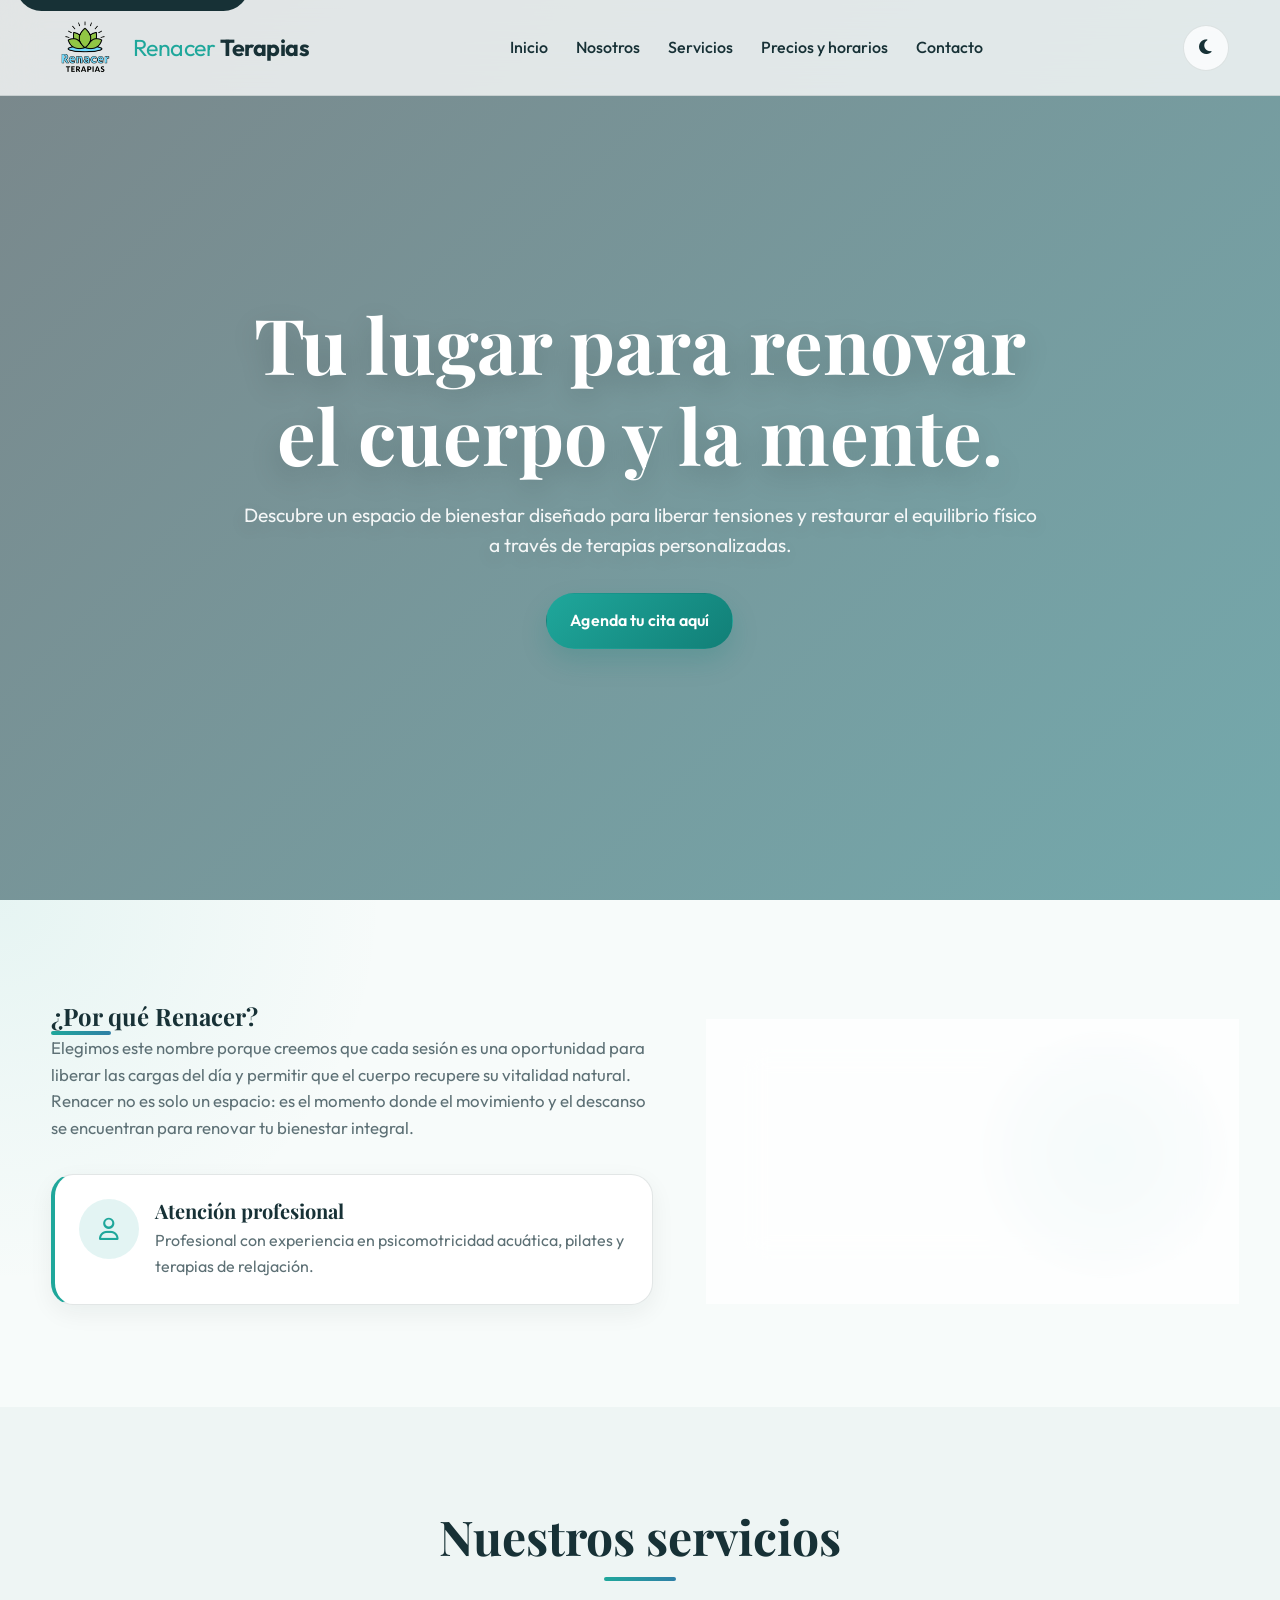
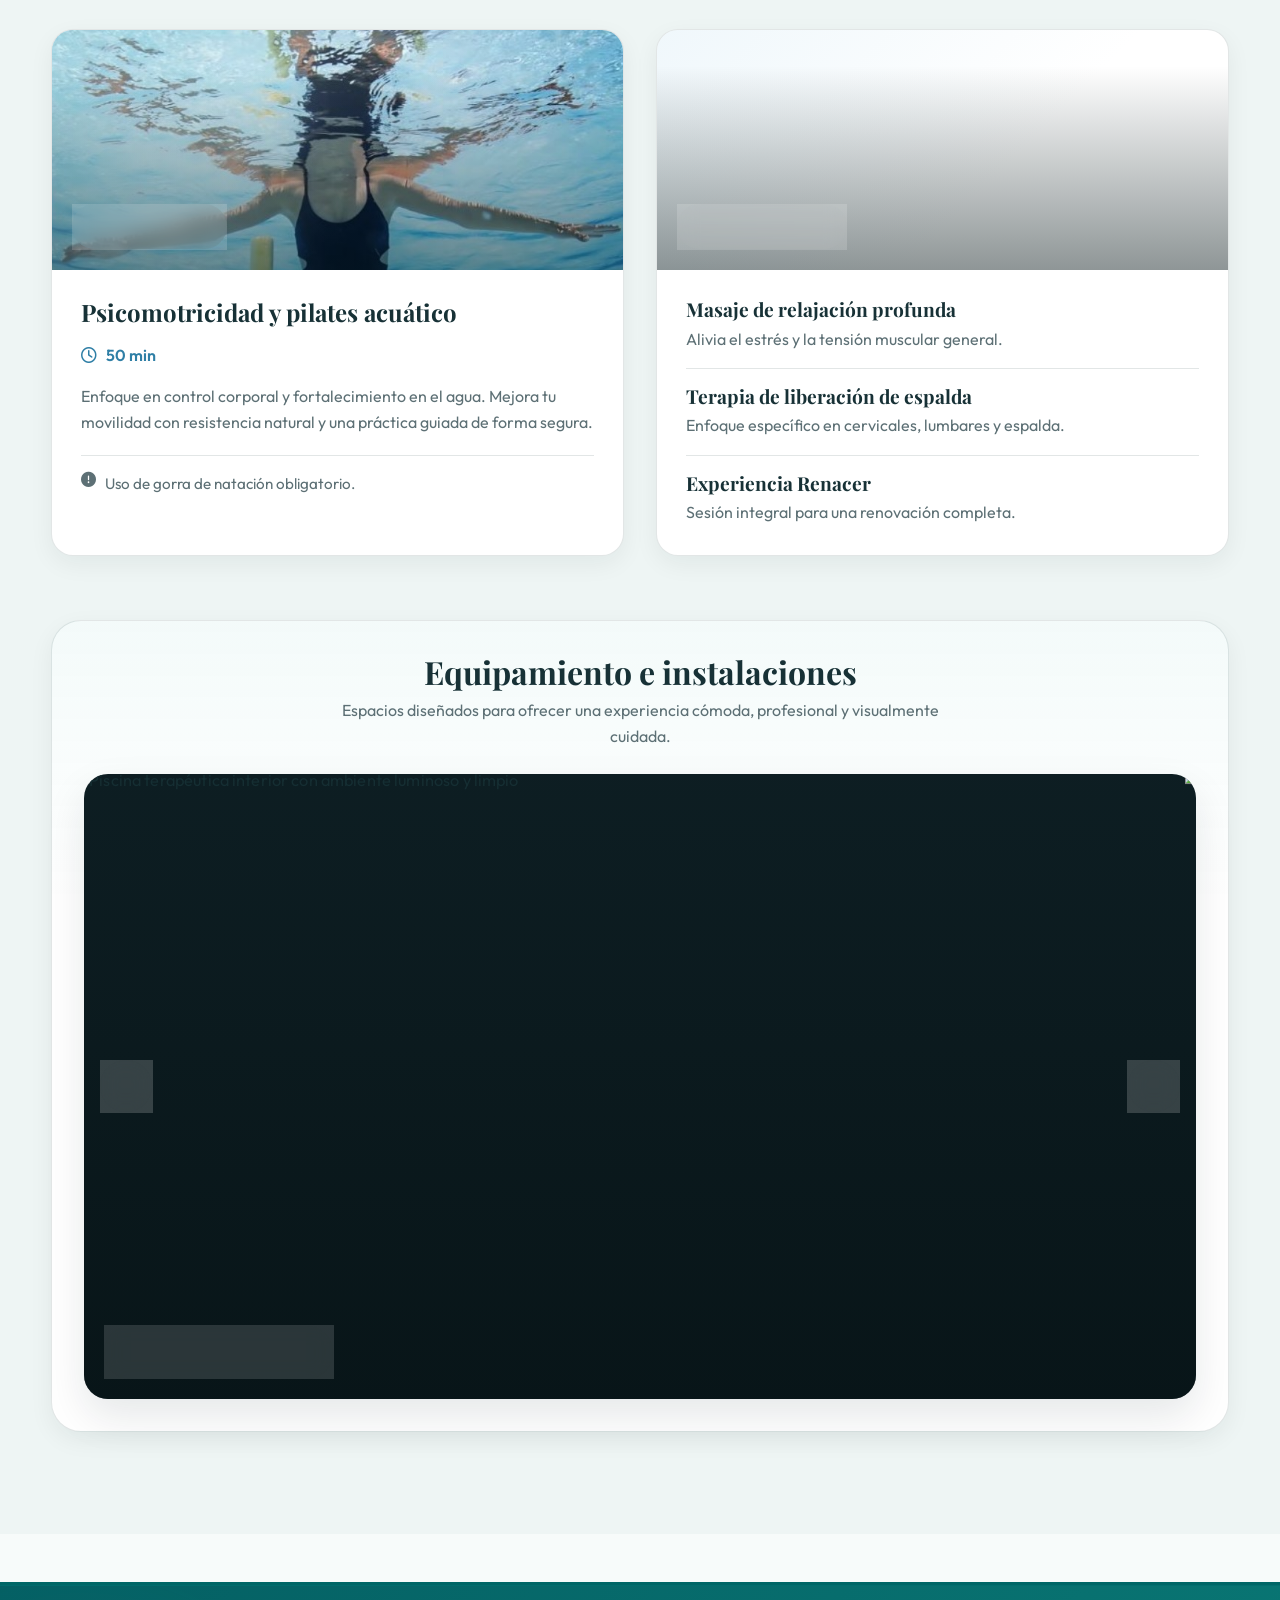
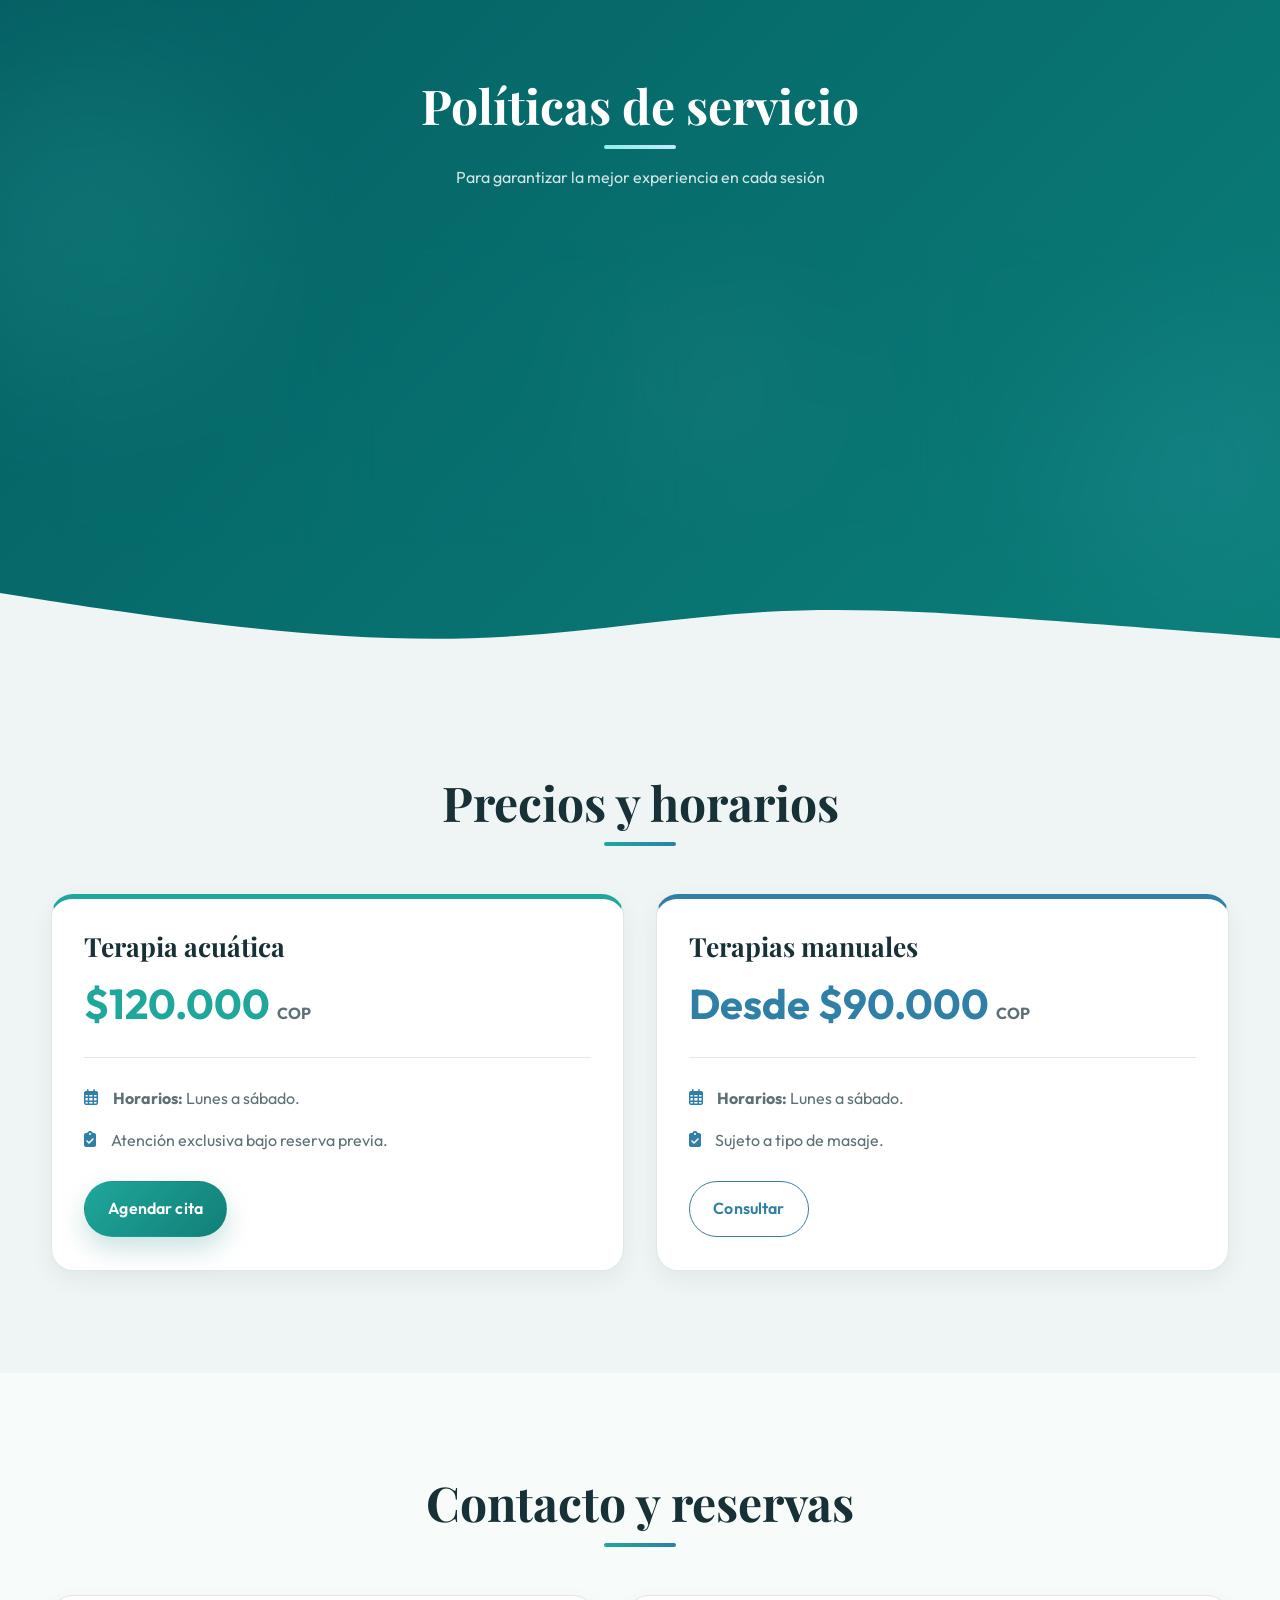
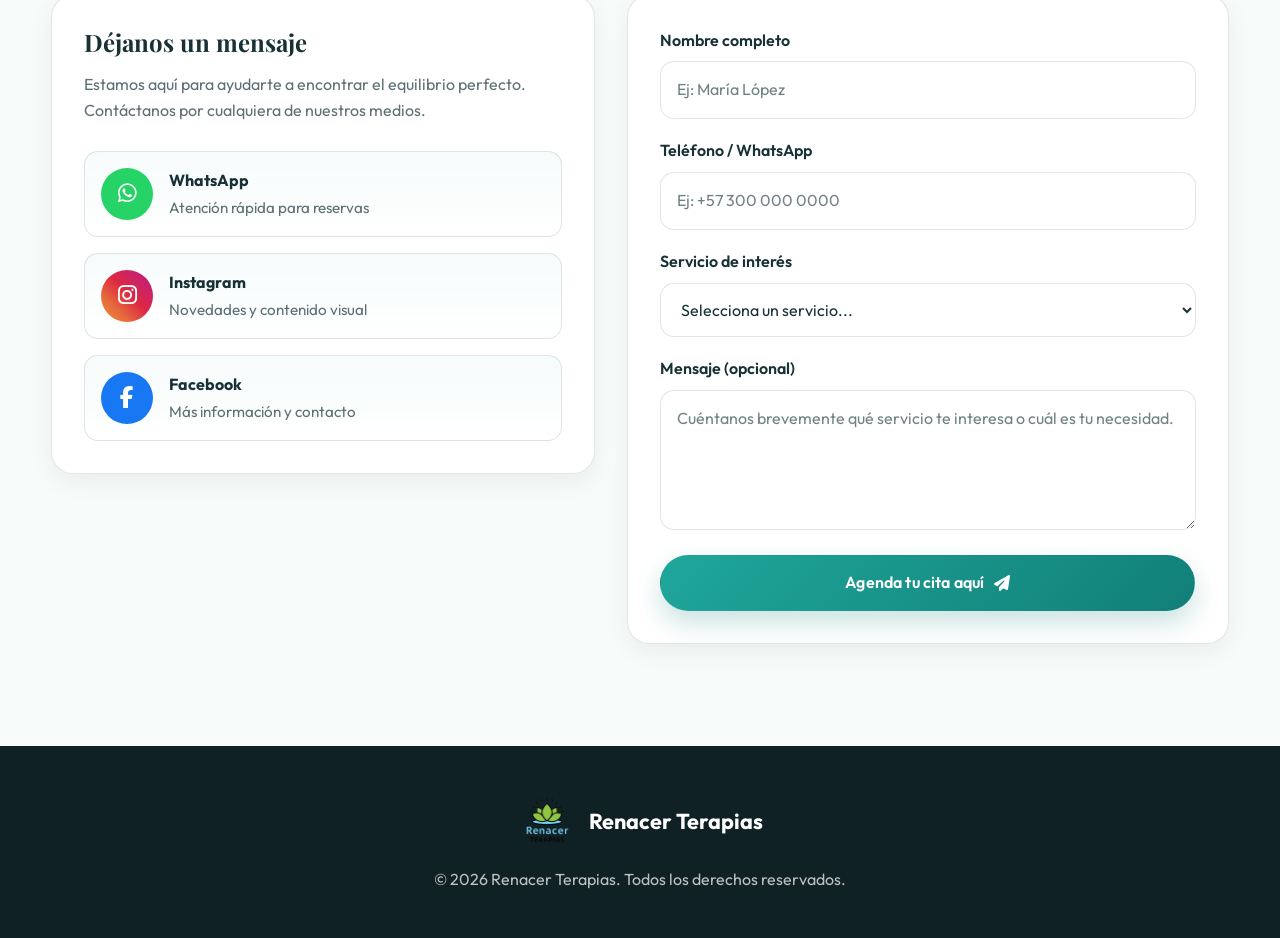
==== commit d118acca: "Ajuste de diseño y colores Eliminación idioma ingles" ====
--- a/index.html
+++ b/index.html
@@ -4,537 +4,477 @@
 <head>
     <meta charset="UTF-8">
     <meta name="viewport" content="width=device-width, initial-scale=1.0">
-    <title>Renacer Terapias</title>
-    <!-- Meta tag for SEO -->
+    <title>Renacer Terapias | Bienestar y terapias especializadas</title>
     <meta name="description"
-        content="Tu lugar para renovar el cuerpo y la mente. / Your place to renew body and mind. Terapias acuáticas y manuales profesionales.">
-    <!-- Google Fonts -->
+        content="Renacer Terapias es un espacio de bienestar con terapias acuáticas y manuales profesionales para aliviar tensiones, mejorar la movilidad y recuperar el equilibrio corporal.">
+
     <link rel="preconnect" href="https://fonts.googleapis.com">
     <link rel="preconnect" href="https://fonts.gstatic.com" crossorigin>
-    <link href="https://fonts.googleapis.com/css2?family=Outfit:wght@300;400;600;700&display=swap" rel="stylesheet">
     <link
-        href="https://fonts.googleapis.com/css2?family=Outfit:wght@300;400;500;600&family=Playfair+Display:ital,wght@0,400;0,600;1,400&display=swap"
+        href="https://fonts.googleapis.com/css2?family=Outfit:wght@300;400;500;600;700&family=Playfair+Display:wght@400;600;700&display=swap"
         rel="stylesheet">
-    <!-- Main Stylesheet -->
+
     <link rel="stylesheet" href="styles.css">
-    <!-- FontAwesome for Icons -->
     <link rel="stylesheet" href="https://cdnjs.cloudflare.com/ajax/libs/font-awesome/6.4.0/css/all.min.css">
 </head>
 
 <body>
-    <!-- Navbar -->
+    <a class="skip-link" href="#main-content">Saltar al contenido principal</a>
+
     <header class="navbar">
         <div class="nav-container">
-            <a href="#" class="logo">
-                <img src="media/img/logo.png" alt="Logo RenacerTerapias">
-                Renacer <span>Terapias</span>
+            <a href="#home" class="logo" aria-label="Renacer Terapias, ir al inicio">
+                <img src="media/img/logo.png" alt="Logo de Renacer Terapias">
+                <span class="logo-text">Renacer <strong>Terapias</strong></span>
             </a>
 
-            <button class="mobile-menu-btn" aria-label="Menu" id="mobile-menu-btn">
-                <i class="fa-solid fa-bars"></i>
+            <button class="mobile-menu-btn" id="mobile-menu-btn" type="button" aria-label="Abrir menú de navegación"
+                aria-controls="nav-links" aria-expanded="false">
+                <i class="fa-solid fa-bars" aria-hidden="true"></i>
             </button>
 
-            <nav class="nav-links" id="nav-links">
-                <a href="index.html#home"><span lang="es">Inicio</span><span lang="en">Home</span></a>
-                <a href="nosotros.html"><span lang="es">Nosotros</span><span lang="en">About Us</span></a>
-                <a href="index.html#services"><span lang="es">Servicios</span><span lang="en">Services</span></a>
-                <a href="index.html#rates"><span lang="es">Precios y Horarios</span><span lang="en">Rates &
-                        Hours</span></a>
-                <a href="index.html#contact"><span lang="es">Contacto</span><span lang="en">Contact</span></a>
+            <nav class="nav-links" id="nav-links" aria-label="Navegación principal">
+                <a href="#home">Inicio</a>
+                <a href="nosotros.html">Nosotros</a>
+                <a href="#services">Servicios</a>
+                <a href="#rates">Precios y horarios</a>
+                <a href="#contact">Contacto</a>
             </nav>
 
             <div class="controls">
-                <button id="lang-toggle" class="control-btn" aria-label="Toggle Language">
-                    <span class="lang-label">EN</span>
-                </button>
-                <button id="theme-toggle" class="control-btn" aria-label="Toggle Theme">
-                    <i class="fa-solid fa-moon"></i>
+                <button id="theme-toggle" class="control-btn" type="button" aria-label="Cambiar modo de color"
+                    title="Cambiar modo de color">
+                    <i class="fa-solid fa-moon" aria-hidden="true"></i>
                 </button>
             </div>
         </div>
     </header>
 
-    <!-- Hero Section -->
-    <section class="hero" id="home">
-        <!-- Optional: background image via CSS -->
-        <div class="hero-overlay"></div>
-        <div class="hero-content">
-            <h1>
-                <span lang="es">Tu lugar para renovar el cuerpo y la mente.</span>
-                <span lang="en">Your place to renew body and mind.</span>
-            </h1>
-            <p>
-                <span lang="es">Descubre un espacio de bienestar diseñado para liberar tensiones y restaurar el
-                    equilibrio físico a través de terapias personalizadas.</span>
-                <span lang="en">Discover a wellness space designed to release tension and restore physical balance
-                    through personalized therapies.</span>
-            </p>
-            <a href="#contact" class="btn btn-primary">
-                <span lang="es">Agenda tu cita aquí</span>
-                <span lang="en">Book your appointment here</span>
-            </a>
-        </div>
-    </section>
-
-    <!-- About Section Redesign (Matches Image) -->
-    <section class="section about-home" id="about">
-        <div class="container about-home-container">
-            <div class="about-home-left">
-                <div class="about-home-title-container">
-                    <h2>
-                        <span lang="es">¿Por qué Renacer?</span>
-                        <span lang="en">Why Renacer?</span>
-                    </h2>
-                    <div class="title-underline-left"></div>
-                </div>
-                <p class="about-home-desc">
-                    <span lang="es">Elegimos este nombre porque creemos que cada sesión es una oportunidad para liberar
-                        las cargas del día y permitir que el cuerpo recupere su vitalidad natural. Renacer no es solo un
-                        espacio; es el momento donde el movimiento y el descanso se encuentran para renovar tu bienestar
-                        integral.</span>
-                    <span lang="en">We chose this name because we believe that every session is an opportunity to
-                        release the day's burdens and allow the body to recover its natural vitality. Renacer is not
-                        just a space; it is the moment where movement and rest meet to renew your overall
-                        well-being.</span>
+    <main id="main-content">
+        <section class="hero" id="home" aria-labelledby="hero-title">
+            <div class="hero-overlay" aria-hidden="true"></div>
+
+            <div class="hero-content">
+                <h1 id="hero-title">Tu lugar para renovar el cuerpo y la mente.</h1>
+                <p>
+                    Descubre un espacio de bienestar diseñado para liberar tensiones y restaurar el equilibrio físico
+                    a través de terapias personalizadas.
                 </p>
-
-                <div class="about-home-info-box">
-                    <div class="info-icon">
-                        <i class="fa-regular fa-user"></i>
-                    </div>
-                    <div class="info-content">
-                        <h4>
-                            <span lang="es">Atención Profesional</span>
-                            <span lang="en">Professional Care</span>
-                        </h4>
+                <a href="#contact" class="btn btn-primary">Agenda tu cita aquí</a>
+            </div>
+        </section>
+
+        <section class="section about-home" id="about" aria-labelledby="about-title">
+            <div class="container about-home-container">
+                <div class="about-home-left">
+                    <div class="about-home-title-container">
+                        <h2 id="about-title">¿Por qué Renacer?</h2>
+                        <div class="title-underline-left" aria-hidden="true"></div>
+                    </div>
+
+                    <p class="about-home-desc">
+                        Elegimos este nombre porque creemos que cada sesión es una oportunidad para liberar las cargas
+                        del día y permitir que el cuerpo recupere su vitalidad natural. Renacer no es solo un espacio:
+                        es el momento donde el movimiento y el descanso se encuentran para renovar tu bienestar
+                        integral.
+                    </p>
+
+                    <div class="about-home-info-box">
+                        <div class="info-icon" aria-hidden="true">
+                            <i class="fa-regular fa-user"></i>
+                        </div>
+                        <div class="info-content">
+                            <h3>Atención profesional</h3>
+                            <p>
+                                Profesional con experiencia en psicomotricidad acuática, pilates y terapias de
+                                relajación.
+                            </p>
+                        </div>
+                    </div>
+                </div>
+
+                <div class="about-home-right">
+                    <div class="mission-wrapper">
+                        <div class="mission-blob" aria-hidden="true"></div>
+
+                        <article class="mission-card card">
+                            <h3>Nuestra misión</h3>
+                            <p>
+                                Brindar un espacio profesional y especializado para el alivio de tensiones y la
+                                recuperación corporal, utilizando técnicas manuales y acuáticas de alta calidad que
+                                mejoren la calidad de vida de nuestros pacientes.
+                            </p>
+                        </article>
+                    </div>
+                </div>
+            </div>
+        </section>
+
+        <section class="section services bg-light" id="services" aria-labelledby="services-title">
+            <div class="container">
+                <div class="section-title">
+                    <h2 id="services-title">Nuestros servicios</h2>
+                    <div class="title-underline" aria-hidden="true"></div>
+                </div>
+
+                <div class="services-grid">
+                    <article class="service-card modern-card">
+                        <div class="card-header card-header-aquatic" role="img"
+                            aria-label="Sesión de terapia acuática en piscina interior">
+                            <div class="card-overlay bg-warm" aria-hidden="true"></div>
+                            <div class="card-badge">Terapia acuática</div>
+                        </div>
+
+                        <div class="card-body">
+                            <h3 class="card-title">Psicomotricidad y pilates acuático</h3>
+                            <div class="card-meta">
+                                <i class="fa-regular fa-clock" aria-hidden="true"></i>
+                                <span>50 min</span>
+                            </div>
+
+                            <p class="card-desc">
+                                Enfoque en control corporal y fortalecimiento en el agua. Mejora tu movilidad con
+                                resistencia natural y una práctica guiada de forma segura.
+                            </p>
+
+                            <hr class="card-divider">
+
+                            <div class="card-footer-note">
+                                <i class="fa-solid fa-circle-exclamation" aria-hidden="true"></i>
+                                <span>Uso de gorra de natación obligatorio.</span>
+                            </div>
+                        </div>
+                    </article>
+
+                    <article class="service-card modern-card">
+                        <div class="card-header card-header-manual" role="img"
+                            aria-label="Terapia manual y masaje relajante en camilla">
+                            <div class="card-overlay bg-cool" aria-hidden="true"></div>
+                            <div class="card-badge">Terapias manuales</div>
+                        </div>
+
+                        <div class="card-body">
+                            <div class="therapy-item">
+                                <h3>Masaje de relajación profunda</h3>
+                                <p>Alivia el estrés y la tensión muscular general.</p>
+                            </div>
+
+                            <div class="therapy-item">
+                                <h3>Terapia de liberación de espalda</h3>
+                                <p>Enfoque específico en cervicales, lumbares y espalda.</p>
+                            </div>
+
+                            <div class="therapy-item">
+                                <h3>Experiencia Renacer</h3>
+                                <p>Sesión integral para una renovación completa.</p>
+                            </div>
+                        </div>
+                    </article>
+                </div>
+
+                <div class="gallery-section" aria-labelledby="gallery-title">
+                    <div class="gallery-header">
+                        <h3 class="gallery-title" id="gallery-title">Equipamiento e instalaciones</h3>
+                        <p class="gallery-intro">
+                            Espacios diseñados para ofrecer una experiencia cómoda, profesional y visualmente cuidada.
+                        </p>
+                    </div>
+
+                    <div class="carousel-container" aria-roledescription="carousel"
+                        aria-label="Galería de equipamiento e instalaciones">
+                        <button class="carousel-btn prev-btn" id="prevBtn" type="button"
+                            aria-label="Imagen anterior">
+                            <i class="fa-solid fa-chevron-left" aria-hidden="true"></i>
+                        </button>
+
+                        <div class="carousel-track-container" aria-live="polite">
+                            <ul class="carousel-track" id="carouselTrack">
+                                <li class="carousel-slide current-slide">
+                                    <img src="https://images.unsplash.com/photo-1581453905869-775c7b399120?auto=format&fit=crop&w=1200&q=80"
+                                        alt="Piscina terapéutica interior con ambiente luminoso y limpio"
+                                        class="carousel-image" loading="lazy">
+                                    <div class="carousel-caption">Piscina terapéutica interior</div>
+                                </li>
+
+                                <li class="carousel-slide">
+                                    <img src="https://images.unsplash.com/photo-1534438327276-14e5300c3a48?auto=format&fit=crop&w=1200&q=80"
+                                        alt="Elementos de apoyo para trabajo corporal y fortalecimiento"
+                                        class="carousel-image" loading="lazy">
+                                    <div class="carousel-caption">Equipamiento de apoyo terapéutico</div>
+                                </li>
+
+                                <li class="carousel-slide">
+                                    <img src="https://images.unsplash.com/photo-1571556816524-766b1e6ca4a6?auto=format&fit=crop&w=1200&q=80"
+                                        alt="Instalación cubierta para sesiones acuáticas guiadas"
+                                        class="carousel-image" loading="lazy">
+                                    <div class="carousel-caption">Instalaciones cubiertas y confortables</div>
+                                </li>
+                            </ul>
+                        </div>
+
+                        <button class="carousel-btn next-btn" id="nextBtn" type="button"
+                            aria-label="Imagen siguiente">
+                            <i class="fa-solid fa-chevron-right" aria-hidden="true"></i>
+                        </button>
+                    </div>
+                </div>
+            </div>
+        </section>
+
+        <section class="section policies" id="policies" aria-labelledby="policies-title">
+            <div class="policies-wave-top" aria-hidden="true">
+                <svg class="wave" xmlns="http://www.w3.org/2000/svg" viewBox="0 0 1440 320" preserveAspectRatio="none">
+                    <path fill="#008B8B" opacity="0.15"
+                        d="M0,200L60,210C120,220,240,240,360,210C480,180,600,100,720,110C840,120,960,220,1080,240C1200,260,1320,200,1380,180L1440,160L1440,320L0,320Z">
+                    </path>
+                    <path fill="#008B8B" opacity="0.3"
+                        d="M0,160L60,140C120,120,240,100,360,130C480,160,600,240,720,230C840,220,960,140,1080,110C1200,80,1320,100,1380,120L1440,140L1440,320L0,320Z">
+                    </path>
+                    <path fill="#008B8B" opacity="0.5"
+                        d="M0,120L60,150C120,180,240,240,360,220C480,200,600,100,720,90C840,80,960,160,1080,180C1200,200,1320,160,1380,140L1440,120L1440,320L0,320Z">
+                    </path>
+                    <path fill="#006666"
+                        d="M0,180L60,170C120,160,240,140,360,150C480,160,600,200,720,210C840,220,960,200,1080,170C1200,140,1320,120,1380,130L1440,140L1440,320L0,320Z">
+                    </path>
+                </svg>
+            </div>
+
+            <div class="policies-orb policies-orb-1" aria-hidden="true"></div>
+            <div class="policies-orb policies-orb-2" aria-hidden="true"></div>
+            <div class="policies-orb policies-orb-3" aria-hidden="true"></div>
+
+            <div class="container policies-content">
+                <div class="section-title">
+                    <h2 class="policies-heading" id="policies-title">Políticas de servicio</h2>
+                    <div class="title-underline policies-underline" aria-hidden="true"></div>
+                    <p class="policies-subtitle">Para garantizar la mejor experiencia en cada sesión</p>
+                </div>
+
+                <div class="policies-grid">
+                    <article class="policy-item">
+                        <span class="policy-number" aria-hidden="true">01</span>
+                        <div class="policy-icon" aria-hidden="true">
+                            <i class="fa-regular fa-clock"></i>
+                        </div>
+                        <h3>Puntualidad</h3>
                         <p>
-                            <span lang="es">Profesional con experiencia en Psicomotricidad Acuática, Pilates y Terapias
-                                de Relajación.</span>
-                            <span lang="en">Professional with experience in Aquatic Psychomotor Skills, Pilates, and
-                                Relaxation Therapies.</span>
-                        </p>
-                    </div>
-                </div>
-            </div>
-
-            <div class="about-home-right">
-                <div class="mission-wrapper">
-                    <!-- Decorative Circle behind the card -->
-                    <div class="mission-blob"></div>
-                    <div class="mission-card card">
-                        <h3>
-                            <span lang="es">Nuestra Misión</span>
-                            <span lang="en">Our Mission</span>
-                        </h3>
+                            Te recomendamos llegar 10 minutos antes de tu cita para que puedas prepararte con calma.
+                            La sesión iniciará y finalizará en el horario programado.
+                        </p>
+                    </article>
+
+                    <article class="policy-item">
+                        <span class="policy-number" aria-hidden="true">02</span>
+                        <div class="policy-icon" aria-hidden="true">
+                            <i class="fa-solid fa-calendar-xmark"></i>
+                        </div>
+                        <h3>Cancelaciones</h3>
                         <p>
-                            <span lang="es">Brindar un espacio profesional y especializado para el alivio de tensiones y
-                                la recuperación corporal, utilizando técnicas manuales y acuáticas de alta calidad que
-                                mejoren la calidad de vida de nuestros pacientes.</span>
-                            <span lang="en">To provide a professional and specialized space for tension relief and body
-                                recovery, using high-quality manual and aquatic techniques that improve our patients'
-                                quality of life.</span>
-                        </p>
-                    </div>
-                </div>
-            </div>
-        </div>
-    </section>
-    <!-- Services Section -->
-    <section class="section services bg-light" id="services">
-        <div class="container">
-            <div class="section-title">
-                <h2>
-                    <span lang="es">Nuestros Servicios</span>
-                    <span lang="en">Our Services</span>
-                </h2>
-                <div class="title-underline"></div>
-            </div>
-
-            <div class="services-grid" style="gap: 3rem;">
-                <!-- Aquatic Therapy -->
-                <div class="service-card modern-card">
-                    <div class="card-header" style="background-image: url('media/img/Terapia Acuática.jpg');">
-                        <div class="card-overlay bg-warm"></div>
-                        <div class="card-badge">
-                            <span lang="es">Terapia Acuática</span>
-                            <span lang="en">Aquatic Therapy</span>
-                        </div>
-                    </div>
-                    <div class="card-body">
-                        <h3 class="card-title"><span lang="es">Psicomotricidad y Pilates Acuático</span><span
-                                lang="en">Aquatic Psychomotor and Pilates</span></h3>
-                        <div class="card-meta">
-                            <i class="fa-regular fa-clock"></i> 50 min
-                        </div>
-                        <p class="card-desc">
-                            <span lang="es">Enfoque en control corporal y fortalecimiento en el agua. Mejora tu
-                                movilidad con resistencia natural.</span>
-                            <span lang="en">Focus on body control and strengthening in the water. Improve your mobility
-                                with natural resistance.</span>
-                        </p>
-
-                        <div style="flex-grow: 1;"></div>
-                        <hr class="card-divider">
-
-                        <div class="card-footer-note">
-                            <i class="fa-solid fa-circle-exclamation"></i>
-                            <span lang="es">Uso de gorra de natación obligatorio.</span>
-                            <span lang="en">Swim cap is strictly required.</span>
-                        </div>
-                    </div>
-                </div>
-
-                <!-- Manual Therapies -->
-                <div class="service-card modern-card">
-                    <div class="card-header"
-                        style="background-image: url('https://images.unsplash.com/photo-1544161515-4ab6ce6db874?ixlib=rb-1.2.1&auto=format&fit=crop&w=800&q=80');">
-                        <div class="card-overlay bg-cool"></div>
-                        <div class="card-badge">
-                            <span lang="es">Terapias Manuales</span>
-                            <span lang="en">Manual Therapies</span>
-                        </div>
-                    </div>
-                    <div class="card-body">
-                        <div class="therapy-item">
-                            <h4><span lang="es">Masaje de Relajación Profunda</span><span lang="en">Deep Relaxation
-                                    Massage</span></h4>
-                            <p><span lang="es">Alivia el estrés y la tensión muscular general.</span><span
-                                    lang="en">Relieves stress and general muscle tension.</span></p>
-                        </div>
-                        <div class="therapy-item">
-                            <h4><span lang="es">Terapia de Liberación de Espalda</span><span lang="en">Back Release
-                                    Therapy</span></h4>
-                            <p><span lang="es">Enfoque específico en cervicales, lumbares y espalda.</span><span
-                                    lang="en">Specific focus on cervical, lumbar, and back areas.</span></p>
-                        </div>
-                        <div class="therapy-item">
-                            <h4><span lang="es">Experiencia Renacer</span><span lang="en">Renacer Experience</span></h4>
-                            <p><span lang="es">Sesión integral para una renovación completa.</span><span
-                                    lang="en">Comprehensive session for a complete renewal.</span></p>
-                        </div>
-                    </div>
-                </div>
-            </div>
-
-            <!-- Image Gallery Carousel -->
-            <div class="gallery-section">
-                <h3 class="gallery-title">
-                    <span lang="es">Equipamiento e Instalaciones</span>
-                    <span lang="en">Equipment & Facilities</span>
-                </h3>
-                <div class="carousel-container">
-                    <button class="carousel-btn prev-btn" id="prevBtn"><i class="fa-solid fa-chevron-left"></i></button>
-                    <div class="carousel-track-container">
-                        <ul class="carousel-track" id="carouselTrack">
-                            <li class="carousel-slide current-slide">
-                                <img src="https://images.unsplash.com/photo-1581453905869-775c7b399120?ixlib=rb-1.2.1&auto=format&fit=crop&w=800&q=80"
-                                    alt="Equipamiento" class="carousel-image">
-                            </li>
-                            <li class="carousel-slide">
-                                <img src="https://images.unsplash.com/photo-1534438327276-14e5300c3a48?ixlib=rb-1.2.1&auto=format&fit=crop&w=800&q=80"
-                                    alt="Zapatos especializados" class="carousel-image">
-                            </li>
-                            <li class="carousel-slide">
-                                <img src="https://images.unsplash.com/photo-1571556816524-766b1e6ca4a6?ixlib=rb-1.2.1&auto=format&fit=crop&w=800&q=80"
-                                    alt="Piscina techada" class="carousel-image">
-                            </li>
-                        </ul>
-                    </div>
-                    <button class="carousel-btn next-btn" id="nextBtn"><i
-                            class="fa-solid fa-chevron-right"></i></button>
-                </div>
-            </div>
-        </div>
-    </section>
-
-    <!-- Policies Section -->
-    <section class="section policies" id="policies">
-
-        <!-- Wave Frame Top Separator -->
-        <div class="policies-wave-top">
-            <svg class="wave" xmlns="http://www.w3.org/2000/svg" viewBox="0 0 1440 320" preserveAspectRatio="none">
-                <path fill="#008B8B" opacity="0.15"
-                    d="M0,200L60,210C120,220,240,240,360,210C480,180,600,100,720,110C840,120,960,220,1080,240C1200,260,1320,200,1380,180L1440,160L1440,320L0,320Z">
-                </path>
-                <path fill="#008B8B" opacity="0.3"
-                    d="M0,160L60,140C120,120,240,100,360,130C480,160,600,240,720,230C840,220,960,140,1080,110C1200,80,1320,100,1380,120L1440,140L1440,320L0,320Z">
-                </path>
-                <path fill="#008B8B" opacity="0.5"
-                    d="M0,120L60,150C120,180,240,240,360,220C480,200,600,100,720,90C840,80,960,160,1080,180C1200,200,1320,160,1380,140L1440,120L1440,320L0,320Z">
-                </path>
-                <path fill="#006666"
-                    d="M0,180L60,170C120,160,240,140,360,150C480,160,600,200,720,210C840,220,960,200,1080,170C1200,140,1320,120,1380,130L1440,140L1440,320L0,320Z">
-                </path>
-            </svg>
-        </div>
-
-        <!-- Decorative Floating Orbs -->
-        <div class="policies-orb policies-orb-1"></div>
-        <div class="policies-orb policies-orb-2"></div>
-        <div class="policies-orb policies-orb-3"></div>
-
-        <div class="container policies-content">
-            <div class="section-title">
-                <h2 class="policies-heading">
-                    <span lang="es">Políticas de Servicio</span>
-                    <span lang="en">Service Policies</span>
-                </h2>
-                <div class="title-underline policies-underline"></div>
-                <p class="policies-subtitle">
-                    <span lang="es">Para garantizar la mejor experiencia en cada sesión</span>
-                    <span lang="en">To ensure the best experience in every session</span>
-                </p>
-            </div>
-
-            <div class="policies-grid">
-                <div class="policy-item" style="animation-delay: 0s;">
-                    <span class="policy-number">01</span>
-                    <div class="policy-icon"><i class="fa-regular fa-clock"></i></div>
-                    <h4><span lang="es">Puntualidad</span><span lang="en">Punctuality</span></h4>
-                    <p>
-                        <span lang="es">Te recomendamos llegar 10 minutos antes de tu cita para que puedas
-                            prepararte con calma. La sesión iniciará y finalizará en el horario programado.</span>
-                        <span lang="en">We recommend arriving 10 minutes before your appointment. The session will
-                            start and end at the scheduled time.</span>
-                    </p>
-                </div>
-
-                <div class="policy-item" style="animation-delay: 0.15s;">
-                    <span class="policy-number">02</span>
-                    <div class="policy-icon"><i class="fa-solid fa-calendar-xmark"></i></div>
-                    <h4><span lang="es">Cancelaciones</span><span lang="en">Cancellations</span></h4>
-                    <p>
-                        <span lang="es">Si necesitas reprogramar o cancelar, por favor avísanos con al menos 24
-                            horas de anticipación.</span>
-                        <span lang="en">If you need to reschedule or cancel, please let us know at least 24 hours in
-                            advance.</span>
-                    </p>
-                </div>
-
-                <div class="policy-item" style="animation-delay: 0.3s;">
-                    <span class="policy-number">03</span>
-                    <div class="policy-icon"><i class="fa-solid fa-person-swimming"></i></div>
-                    <h4><span lang="es">Terapia Acuática</span><span lang="en">Aquatic Therapy</span></h4>
-                    <p>
-                        <span lang="es">Es obligatorio el uso de gorra de natación. Recuerda traer tu traje de baño
-                            y toalla personal.</span>
-                        <span lang="en">A swim cap is mandatory. Please remember to bring your swimsuit and personal
-                            towel.</span>
-                    </p>
-                </div>
-
-                <div class="policy-item" style="animation-delay: 0.45s;">
-                    <span class="policy-number">04</span>
-                    <div class="policy-icon"><i class="fa-solid fa-lock"></i></div>
-                    <h4><span lang="es">Reservas</span><span lang="en">Bookings</span></h4>
-                    <p>
-                        <span lang="es">Toda atención se realiza bajo reserva previa para garantizar la exclusividad
-                            de tu espacio.</span>
-                        <span lang="en">All sessions are by appointment only to guarantee your private space.</span>
-                    </p>
-                </div>
-            </div>
-        </div>
-
-        <!-- Bottom Wave Separator -->
-        <div class="policies-wave-bottom">
-            <svg xmlns="http://www.w3.org/2000/svg" viewBox="0 0 1440 120" preserveAspectRatio="none">
-                <path fill="var(--bg-section)"
-                    d="M0,0L48,10C96,20,192,40,288,53.3C384,67,480,73,576,65C672,57,768,35,864,28C960,21,1056,29,1152,38.7C1248,48,1344,58,1392,63L1440,68L1440,120L1392,120C1344,120,1248,120,1152,120C1056,120,960,120,864,120C768,120,672,120,576,120C480,120,384,120,288,120C192,120,96,120,48,120L0,120Z">
-                </path>
-            </svg>
-        </div>
-    </section>
-
-    <!-- Pricing and Hours Section -->
-    <section class="section rates bg-light" id="rates">
-        <div class="container">
-            <div class="section-title">
-                <h2>
-                    <span lang="es">Precios y Horarios</span>
-                    <span lang="en">Rates & Hours</span>
-                </h2>
-                <div class="title-underline"></div>
-            </div>
-
-            <div class="rates-container" style="gap: 2rem; flex-wrap: wrap;">
-                <!-- Card 1: Aquatic Therapy -->
-                <div class="rate-card card">
-                    <div class="rate-header">
-                        <h3><span lang="es">Terapia Acuática</span><span lang="en">Aquatic Therapy</span></h3>
-                        <div class="price">$120.000 <span style="font-size: 1rem; color: var(--text-muted);">COP</span>
-                        </div>
-                    </div>
-                    <div class="rate-body">
-                        <p class="schedule">
-                            <i class="fa-regular fa-calendar-days"></i>
-                            <span lang="es"><strong>Horarios:</strong> Lunes a Sábado.</span>
-                            <span lang="en"><strong>Hours:</strong> Monday to Saturday.</span>
-                        </p>
-                        <p class="booking-note">
-                            <i class="fa-solid fa-clipboard-check"></i>
-                            <span lang="es">Atención exclusiva bajo reserva previa.</span>
-                            <span lang="en">Exclusive care by appointment only.</span>
-                        </p>
-                    </div>
-                    <div class="rate-footer">
-                        <a href="#contact" class="btn btn-primary">
-                            <span lang="es">Agendar Cita</span>
-                            <span lang="en">Book Now</span>
-                        </a>
-                    </div>
-                </div>
-
-                <!-- Card 2: Manual Therapies -->
-                <div class="rate-card card" style="border-top-color: var(--secondary);">
-                    <div class="rate-header">
-                        <h3><span lang="es">Terapias Manuales</span><span lang="en">Manual Therapies</span></h3>
-                        <div class="price" style="color: var(--secondary); font-size: 2.2rem;">
-                            <span lang="es">Desde $90.000</span>
-                            <span lang="en">From $90.000</span>
-                            <span style="font-size: 1rem; color: var(--text-muted);">COP</span>
-                        </div>
-                    </div>
-                    <div class="rate-body">
-                        <p class="schedule">
-                            <i class="fa-regular fa-calendar-days"></i>
-                            <span lang="es"><strong>Horarios:</strong> Lunes a Sábado.</span>
-                            <span lang="en"><strong>Hours:</strong> Monday to Saturday.</span>
-                        </p>
-                        <p class="booking-note">
-                            <i class="fa-solid fa-clipboard-check"></i>
-                            <span lang="es">Sujeto a tipo de masaje.</span>
-                            <span lang="en">Subject to massage type.</span>
-                        </p>
-                    </div>
-                    <div class="rate-footer">
-                        <a href="#contact" class="btn btn-outline"
-                            style="border-color: var(--secondary); color: var(--secondary);">
-                            <span lang="es">Consultar</span>
-                            <span lang="en">Inquire</span>
-                        </a>
-                    </div>
-                </div>
-            </div>
-        </div>
-    </section>
-
-    <!-- Contact Section -->
-    <section class="section contact" id="contact">
-        <div class="container">
-            <div class="section-title">
-                <h2>
-                    <span lang="es">Contacto y Reservas</span>
-                    <span lang="en">Contact & Bookings</span>
-                </h2>
-                <div class="title-underline"></div>
-            </div>
-
-            <div class="contact-grid">
-                <div class="contact-info card">
-                    <h3>
-                        <span lang="es">Déjanos un mensaje</span>
-                        <span lang="en">Leave us a message</span>
-                    </h3>
-                    <p class="contact-desc">
-                        <span lang="es">Estamos aquí para ayudarte a encontrar el equilibrio perfecto. Contáctanos por
-                            cualquiera de nuestros medios.</span>
-                        <span lang="en">We are here to help you find the perfect balance. Contact us through any of our
-                            channels.</span>
-                    </p>
-
-                    <div class="contact-methods">
-                        <a href="https://wa.me/+573105778374" class="contact-method" target="_blank">
-                            <div class="method-icon whatsapp"><i class="fa-brands fa-whatsapp"></i></div>
-                            <div>
-                                <span class="method-title">WhatsApp</span>
-                            </div>
-                        </a>
-
-                        <a href="https://instagram.com/psicoterapias00renacer" class="contact-method" target="_blank">
-                            <div class="method-icon instagram"><i class="fa-brands fa-instagram"></i></div>
-                            <div>
-                                <span class="method-title">Instagram</span>
-                            </div>
-                        </a>
-
-                        <a href="https://facebook.com/ana.gonzalez.581051" class="contact-method" target="_blank">
-                            <div class="method-icon facebook"><i class="fa-brands fa-facebook-f"></i></div>
-                            <div>
-                                <span class="method-title">Facebook</span>
-                            </div>
-                        </a>
-                    </div>
-                </div>
-
-                <div class="contact-form-container card">
-                    <form id="contactForm" class="contact-form">
-                        <div class="form-group">
-                            <label for="name">
-                                <span lang="es">Nombre Completo</span>
-                                <span lang="en">Full Name</span>
-                            </label>
-                            <input type="text" id="name" required placeholder="Ej: Maria Lopez">
-                        </div>
-
-                        <div class="form-group">
-                            <label for="phone">
-                                <span lang="es">Teléfono / WhatsApp</span>
-                                <span lang="en">Phone / WhatsApp</span>
-                            </label>
-                            <input type="tel" id="phone" required placeholder="Ej: +57 300 000 0000">
-                        </div>
-
-                        <div class="form-group">
-                            <label for="service">
-                                <span lang="es">Servicio de Interés</span>
-                                <span lang="en">Service of Interest</span>
-                            </label>
-                            <select id="service" required>
-                                <option value="" disabled selected lang="es">Selecciona un servicio...</option>
-                                <option value="" disabled selected lang="en">Select a service...</option>
-                                <option value="aquatic" lang="es">Terapia Acuática</option>
-                                <option value="aquatic" lang="en">Aquatic Therapy</option>
-                                <option value="manual" lang="es">Terapias Manuales</option>
-                                <option value="manual" lang="en">Manual Therapies</option>
-                            </select>
-                        </div>
-
-                        <div class="form-group">
-                            <label for="message">
-                                <span lang="es">Mensaje (Opcional)</span>
-                                <span lang="en">Message (Optional)</span>
-                            </label>
-                            <textarea id="message" rows="4"></textarea>
-                        </div>
-
-                        <button type="submit" class="btn btn-primary submit-btn">
-                            <span lang="es">Agenda tu cita aquí</span>
-                            <span lang="en">Book your appointment here</span>
-                            <i class="fa-solid fa-paper-plane"></i>
-                        </button>
-                    </form>
-                </div>
-            </div>
-        </div>
-    </section>
-
-    <!-- Footer -->
+                            Si necesitas reprogramar o cancelar, por favor avísanos con al menos 24 horas de
+                            anticipación.
+                        </p>
+                    </article>
+
+                    <article class="policy-item">
+                        <span class="policy-number" aria-hidden="true">03</span>
+                        <div class="policy-icon" aria-hidden="true">
+                            <i class="fa-solid fa-person-swimming"></i>
+                        </div>
+                        <h3>Terapia acuática</h3>
+                        <p>
+                            Es obligatorio el uso de gorra de natación. Recuerda traer tu traje de baño y toalla
+                            personal.
+                        </p>
+                    </article>
+
+                    <article class="policy-item">
+                        <span class="policy-number" aria-hidden="true">04</span>
+                        <div class="policy-icon" aria-hidden="true">
+                            <i class="fa-solid fa-lock"></i>
+                        </div>
+                        <h3>Reservas</h3>
+                        <p>
+                            Toda atención se realiza bajo reserva previa para garantizar la exclusividad de tu espacio.
+                        </p>
+                    </article>
+                </div>
+            </div>
+
+            <div class="policies-wave-bottom" aria-hidden="true">
+                <svg xmlns="http://www.w3.org/2000/svg" viewBox="0 0 1440 120" preserveAspectRatio="none">
+                    <path fill="var(--bg-section)"
+                        d="M0,0L48,10C96,20,192,40,288,53.3C384,67,480,73,576,65C672,57,768,35,864,28C960,21,1056,29,1152,38.7C1248,48,1344,58,1392,63L1440,68L1440,120L1392,120C1344,120,1248,120,1152,120C1056,120,960,120,864,120C768,120,672,120,576,120C480,120,384,120,288,120C192,120,96,120,48,120L0,120Z">
+                    </path>
+                </svg>
+            </div>
+        </section>
+
+        <section class="section rates bg-light" id="rates" aria-labelledby="rates-title">
+            <div class="container">
+                <div class="section-title">
+                    <h2 id="rates-title">Precios y horarios</h2>
+                    <div class="title-underline" aria-hidden="true"></div>
+                </div>
+
+                <div class="rates-container">
+                    <article class="rate-card card">
+                        <div class="rate-header">
+                            <h3>Terapia acuática</h3>
+                            <div class="price">
+                                $120.000
+                                <span class="price-label">COP</span>
+                            </div>
+                        </div>
+
+                        <div class="rate-body">
+                            <p class="schedule">
+                                <i class="fa-regular fa-calendar-days" aria-hidden="true"></i>
+                                <span><strong>Horarios:</strong> Lunes a sábado.</span>
+                            </p>
+
+                            <p class="booking-note">
+                                <i class="fa-solid fa-clipboard-check" aria-hidden="true"></i>
+                                <span>Atención exclusiva bajo reserva previa.</span>
+                            </p>
+                        </div>
+
+                        <div class="rate-footer">
+                            <a href="#contact" class="btn btn-primary">Agendar cita</a>
+                        </div>
+                    </article>
+
+                    <article class="rate-card card rate-card--secondary">
+                        <div class="rate-header">
+                            <h3>Terapias manuales</h3>
+                            <div class="price">
+                                Desde $90.000
+                                <span class="price-label">COP</span>
+                            </div>
+                        </div>
+
+                        <div class="rate-body">
+                            <p class="schedule">
+                                <i class="fa-regular fa-calendar-days" aria-hidden="true"></i>
+                                <span><strong>Horarios:</strong> Lunes a sábado.</span>
+                            </p>
+
+                            <p class="booking-note">
+                                <i class="fa-solid fa-clipboard-check" aria-hidden="true"></i>
+                                <span>Sujeto a tipo de masaje.</span>
+                            </p>
+                        </div>
+
+                        <div class="rate-footer">
+                            <a href="#contact" class="btn btn-secondary">Consultar</a>
+                        </div>
+                    </article>
+                </div>
+            </div>
+        </section>
+
+        <section class="section contact" id="contact" aria-labelledby="contact-title">
+            <div class="container">
+                <div class="section-title">
+                    <h2 id="contact-title">Contacto y reservas</h2>
+                    <div class="title-underline" aria-hidden="true"></div>
+                </div>
+
+                <div class="contact-grid">
+                    <article class="contact-info card">
+                        <h3>Déjanos un mensaje</h3>
+                        <p class="contact-desc">
+                            Estamos aquí para ayudarte a encontrar el equilibrio perfecto. Contáctanos por cualquiera
+                            de nuestros medios.
+                        </p>
+
+                        <div class="contact-methods">
+                            <a href="https://wa.me/573105778374" class="contact-method" target="_blank"
+                                rel="noopener noreferrer" aria-label="Escribir por WhatsApp">
+                                <div class="method-icon whatsapp" aria-hidden="true">
+                                    <i class="fa-brands fa-whatsapp"></i>
+                                </div>
+                                <div>
+                                    <span class="method-title">WhatsApp</span>
+                                    <span class="method-detail">Atención rápida para reservas</span>
+                                </div>
+                            </a>
+
+                            <a href="https://www.instagram.com/psicoterapias00renacer/" class="contact-method"
+                                target="_blank" rel="noopener noreferrer" aria-label="Abrir perfil de Instagram">
+                                <div class="method-icon instagram" aria-hidden="true">
+                                    <i class="fa-brands fa-instagram"></i>
+                                </div>
+                                <div>
+                                    <span class="method-title">Instagram</span>
+                                    <span class="method-detail">Novedades y contenido visual</span>
+                                </div>
+                            </a>
+
+                            <a href="https://facebook.com/ana.gonzalez.581051" class="contact-method" target="_blank"
+                                rel="noopener noreferrer" aria-label="Abrir perfil de Facebook">
+                                <div class="method-icon facebook" aria-hidden="true">
+                                    <i class="fa-brands fa-facebook-f"></i>
+                                </div>
+                                <div>
+                                    <span class="method-title">Facebook</span>
+                                    <span class="method-detail">Más información y contacto</span>
+                                </div>
+                            </a>
+                        </div>
+                    </article>
+
+                    <div class="contact-form-container card">
+                        <form id="contactForm" class="contact-form">
+                            <div class="form-group">
+                                <label for="name">Nombre completo</label>
+                                <input type="text" id="name" name="name" required autocomplete="name"
+                                    placeholder="Ej: María López">
+                            </div>
+
+                            <div class="form-group">
+                                <label for="phone">Teléfono / WhatsApp</label>
+                                <input type="tel" id="phone" name="phone" required autocomplete="tel"
+                                    placeholder="Ej: +57 300 000 0000">
+                            </div>
+
+                            <div class="form-group">
+                                <label for="service">Servicio de interés</label>
+                                <select id="service" name="service" required>
+                                    <option value="" selected disabled>Selecciona un servicio...</option>
+                                    <option value="aquatic">Terapia acuática</option>
+                                    <option value="manual">Terapias manuales</option>
+                                </select>
+                            </div>
+
+                            <div class="form-group">
+                                <label for="message">Mensaje (opcional)</label>
+                                <textarea id="message" name="message" rows="4"
+                                    placeholder="Cuéntanos brevemente qué servicio te interesa o cuál es tu necesidad."></textarea>
+                            </div>
+
+                            <button type="submit" class="btn btn-primary submit-btn">
+                                <span>Agenda tu cita aquí</span>
+                                <i class="fa-solid fa-paper-plane" aria-hidden="true"></i>
+                            </button>
+                        </form>
+                    </div>
+                </div>
+            </div>
+        </section>
+    </main>
+
     <footer>
         <div class="container">
             <div class="footer-content">
                 <div class="footer-brand">
-                    <img src="media/img/logo.png" alt="Logo RenacerTerapias"> Renacer Terapias
-                </div>
-                <p>
-                    <span lang="es">&copy; 2026 Renacer Terapias. Todos los derechos reservados.</span>
-                    <span lang="en">&copy; 2026 Renacer Terapias. All rights reserved.</span>
-                </p>
+                    <img src="media/img/logo.png" alt="Logo de Renacer Terapias">
+                    <span>Renacer Terapias</span>
+                </div>
+                <p>&copy; 2026 Renacer Terapias. Todos los derechos reservados.</p>
             </div>
         </div>
     </footer>
 
-    <!-- Main JavaScript -->
     <script src="script.js"></script>
 </body>
 
--- a/styles.css
+++ b/styles.css
@@ -1,653 +1,769 @@
-/* -------------------------
-   CSS Variables & Typography
-   ------------------------- */
 :root {
-    /* Color Palette */
-    --primary: #2BAE66;
-    /* Verde agua / Aquamarine */
-    --primary-light: #6FCF97;
-    --secondary: #008B8B;
-    /* Azul Turquesa / Teal */
-    --accent: #48C9B0;
-    /* Sand / Arena */
-
-    /* Backgrounds & Text */
-    --bg-main: #FAFBFA;
-    /* White-ish base */
-    --bg-section: #F1F8F5;
-    /* Light greenish section bg */
-    --bg-card: #FFFFFF;
-    --text-main: #333333;
-    --text-muted: #666666;
-
-    /* UI Elements */
-    --border-color: #E2E8F0;
-    --nav-bg: rgba(255, 255, 255, 0.95);
-
-    /* Typography */
-    --font-heading: 'Playfair Display', serif;
-    --font-body: 'Outfit', sans-serif;
-
-    /* Shadows & Radii */
-    --shadow-sm: 0 4px 6px rgba(0, 0, 0, 0.05);
-    --shadow-md: 0 10px 15px rgba(0, 0, 0, 0.08);
-    --shadow-lg: 0 20px 25px rgba(0, 0, 0, 0.1);
-    --radius-sm: 8px;
-    --radius-md: 12px;
-    --radius-lg: 20px;
-
-    /* Transitions */
-    --transition: all 0.3s ease;
-}
-
-/* Dark Mode Theme Variables */
+    --primary: #1fa79b;
+    --primary-strong: #117f77;
+    --secondary: #2f7fa6;
+    --accent: #d8f4ef;
+
+    --bg-main: #f7fbfa;
+    --bg-section: #eef5f4;
+    --bg-card: #ffffff;
+    --bg-card-soft: rgba(255, 255, 255, 0.78);
+    --bg-input: #ffffff;
+
+    --text-main: #173136;
+    --text-soft: #5d7075;
+    --text-inverse: #f7fcfc;
+
+    --border-color: rgba(23, 49, 54, 0.12);
+    --border-strong: rgba(23, 49, 54, 0.2);
+    --nav-bg: rgba(255, 255, 255, 0.78);
+    --footer-bg: #102126;
+
+    --hero-overlay: linear-gradient(135deg, rgba(7, 28, 36, 0.52), rgba(13, 105, 112, 0.56));
+    --focus-ring: 0 0 0 4px rgba(31, 167, 155, 0.24);
+
+    --shadow-sm: 0 8px 24px rgba(12, 33, 37, 0.06);
+    --shadow-md: 0 18px 42px rgba(12, 33, 37, 0.1);
+    --shadow-lg: 0 28px 60px rgba(12, 33, 37, 0.14);
+
+    --radius-sm: 14px;
+    --radius-md: 22px;
+    --radius-lg: 30px;
+
+    --font-heading: "Playfair Display", serif;
+    --font-body: "Outfit", sans-serif;
+
+    --container: 1200px;
+    --transition-fast: 180ms ease;
+    --transition: 320ms cubic-bezier(0.22, 1, 0.36, 1);
+}
+
 [data-theme="dark"] {
-    --bg-main: #121212;
-    --bg-section: #1E1E1E;
-    --bg-card: #252525;
-    --text-main: #F4F4F5;
-    --text-muted: #A1A1AA;
-    --border-color: #3F3F46;
-    --nav-bg: rgba(24, 24, 27, 0.95);
-    --primary: #34D399;
-    --secondary: #2DD4BF;
-    --shadow-md: 0 10px 15px rgba(0, 0, 0, 0.3);
-}
-
-/* -------------------------
-   Reset & Base Styles
-   ------------------------- */
-* {
+    color-scheme: dark;
+
+    --primary: #54dacc;
+    --primary-strong: #33bdb0;
+    --secondary: #81c6ff;
+    --accent: #17343a;
+
+    --bg-main: #081418;
+    --bg-section: #0d1d22;
+    --bg-card: #10252b;
+    --bg-card-soft: rgba(16, 37, 43, 0.86);
+    --bg-input: #0c1b20;
+
+    --text-main: #e9f7f6;
+    --text-soft: #a9c2c7;
+    --text-inverse: #e9f7f6;
+
+    --border-color: rgba(169, 194, 199, 0.14);
+    --border-strong: rgba(169, 194, 199, 0.22);
+    --nav-bg: rgba(7, 18, 22, 0.8);
+    --footer-bg: #061015;
+
+    --hero-overlay: linear-gradient(135deg, rgba(2, 10, 13, 0.72), rgba(8, 62, 72, 0.68));
+    --focus-ring: 0 0 0 4px rgba(84, 218, 204, 0.26);
+
+    --shadow-sm: 0 10px 24px rgba(0, 0, 0, 0.2);
+    --shadow-md: 0 18px 42px rgba(0, 0, 0, 0.34);
+    --shadow-lg: 0 28px 60px rgba(0, 0, 0, 0.42);
+}
+
+*,
+*::before,
+*::after {
+    box-sizing: border-box;
+}
+
+html {
+    font-size: 16px;
+    scroll-behavior: smooth;
+}
+
+body {
+    margin: 0;
+    font-family: var(--font-body);
+    background: var(--bg-main);
+    color: var(--text-main);
+    line-height: 1.6;
+    overflow-x: clip;
+    transition: background-color var(--transition), color var(--transition);
+}
+
+main {
+    display: block;
+}
+
+section[id] {
+    scroll-margin-top: 7rem;
+}
+
+img {
+    display: block;
+    max-width: 100%;
+    height: auto;
+}
+
+a {
+    color: inherit;
+    text-decoration: none;
+}
+
+button,
+input,
+select,
+textarea {
+    font: inherit;
+}
+
+ul {
     margin: 0;
     padding: 0;
-    box-sizing: border-box;
-}
-
-html {
-    scroll-behavior: smooth;
-    font-size: 16px;
-}
-
-body {
-    font-family: var(--font-body);
-    background-color: var(--bg-main);
-    color: var(--text-main);
-    line-height: 1.6;
-    overflow-x: hidden;
-    transition: background-color var(--transition), color var(--transition);
-}
-
-a {
-    text-decoration: none;
-    color: inherit;
-    transition: color var(--transition);
-}
-
-ul {
     list-style: none;
 }
 
-img {
-    max-width: 100%;
-    height: auto;
-    display: block;
-}
-
-/* -------------------------
-   Language Toggle Rules
-   ------------------------- */
-/* Default: Hide English */
-[lang="en"] {
-    display: none;
-}
-
-/* When html has class lang-en: Hide Spanish, Show English */
-html.lang-en [lang="es"] {
-    display: none;
-}
-
-html.lang-en [lang="en"] {
-    display: inline-block;
-}
-
-h1 [lang="en"],
-h2 [lang="en"],
-h3 [lang="en"],
-h4 [lang="en"],
-p [lang="en"],
-span[lang="en"] {
-    display: none;
-}
-
-html.lang-en h1 [lang="en"],
-html.lang-en h2 [lang="en"],
-html.lang-en h3 [lang="en"],
-html.lang-en h4 [lang="en"] {
-    display: block;
-}
-
-html.lang-en p [lang="en"],
-html.lang-en span[lang="en"] {
-    display: inline;
-}
-
-/* -------------------------
-   Typography & Sections
-   ------------------------- */
+::selection {
+    background: rgba(31, 167, 155, 0.2);
+}
+
+.skip-link {
+    position: absolute;
+    top: -40px;
+    left: 1rem;
+    z-index: 3000;
+    padding: 0.8rem 1rem;
+    border-radius: 999px;
+    background: var(--text-main);
+    color: var(--bg-card);
+    transition: top var(--transition-fast);
+}
+
+.skip-link:focus {
+    top: 1rem;
+}
+
+:focus-visible {
+    outline: none;
+    box-shadow: var(--focus-ring);
+}
+
+.container {
+    width: min(92%, var(--container));
+    margin: 0 auto;
+}
+
+.section {
+    padding: clamp(4rem, 8vw, 6.5rem) 0;
+}
+
+.bg-light {
+    background: var(--bg-section);
+}
+
+.section-title {
+    text-align: center;
+    margin-bottom: 3rem;
+}
+
+.section-title h2 {
+    margin: 0 0 0.75rem;
+    font-family: var(--font-heading);
+    font-size: clamp(2rem, 4vw, 3rem);
+    line-height: 1.15;
+}
+
+.title-underline,
+.title-underline-left {
+    border-radius: 999px;
+    background: linear-gradient(90deg, var(--primary), var(--secondary));
+}
+
+.title-underline {
+    width: 72px;
+    height: 4px;
+    margin: 0 auto;
+}
+
+.title-underline-left {
+    width: 60px;
+    height: 4px;
+}
+
 h1,
 h2,
 h3,
 h4 {
+    margin: 0;
     font-family: var(--font-heading);
     color: var(--text-main);
-    line-height: 1.2;
-}
-
-.container {
-    width: 90%;
-    max-width: 1200px;
-    margin: 0 auto;
-}
-
-.section {
-    padding: 5rem 0;
-}
-
-.bg-light {
-    background-color: var(--bg-section);
-}
-
-.section-title {
-    text-align: center;
-    margin-bottom: 3rem;
-    position: relative;
-}
-
-.section-title h2 {
-    font-size: 2.5rem;
-    font-weight: 700;
-    margin-bottom: 0.5rem;
-}
-
-.title-underline {
-    height: 4px;
-    width: 60px;
-    background: linear-gradient(90deg, var(--primary), var(--secondary));
-    margin: 0 auto;
-    border-radius: 2px;
-}
-
-/* -------------------------
-   Components
-   ------------------------- */
+    line-height: 1.18;
+}
+
+p {
+    margin: 0;
+}
+
+.card {
+    background: var(--bg-card);
+    border: 1px solid var(--border-color);
+    border-radius: var(--radius-md);
+    box-shadow: var(--shadow-sm);
+    transition: transform var(--transition), box-shadow var(--transition), border-color var(--transition),
+        background-color var(--transition);
+}
+
+.card:hover {
+    transform: translateY(-4px);
+    box-shadow: var(--shadow-md);
+    border-color: var(--border-strong);
+}
+
 .btn {
     display: inline-flex;
     align-items: center;
     justify-content: center;
-    padding: 0.8rem 1.5rem;
+    gap: 0.6rem;
+    min-height: 48px;
+    padding: 0.9rem 1.45rem;
+    border: 1px solid transparent;
+    border-radius: 999px;
     font-weight: 600;
-    border-radius: 50px;
+    letter-spacing: 0.01em;
     cursor: pointer;
-    transition: var(--transition);
-    border: none;
-    font-size: 1rem;
-    gap: 0.5rem;
+    transition: transform var(--transition), box-shadow var(--transition), background-color var(--transition),
+        color var(--transition), border-color var(--transition);
+    will-change: transform;
+}
+
+.btn:hover {
+    transform: translateY(-2px);
 }
 
 .btn-primary {
-    background: linear-gradient(135deg, var(--primary), var(--secondary));
-    color: #fff;
-    box-shadow: var(--shadow-sm);
+    color: #ffffff;
+    background: linear-gradient(135deg, var(--primary), var(--primary-strong));
+    box-shadow: 0 12px 26px rgba(17, 127, 119, 0.22);
 }
 
 .btn-primary:hover {
-    transform: translateY(-2px);
-    box-shadow: var(--shadow-md);
-    opacity: 0.9;
-}
-
-.btn-outline {
+    box-shadow: 0 16px 34px rgba(17, 127, 119, 0.3);
+}
+
+.btn-secondary {
     background: transparent;
-    border: 2px solid var(--primary);
-    color: var(--primary);
-}
-
-.btn-outline:hover {
-    background: var(--primary);
-    color: #fff;
-}
-
-.card {
-    background-color: var(--bg-card);
-    border-radius: var(--radius-md);
-    box-shadow: var(--shadow-sm);
-    padding: 2rem;
-    transition: var(--transition);
-    border: 1px solid var(--border-color);
-}
-
-.card:hover {
-    transform: translateY(-5px);
-    box-shadow: var(--shadow-md);
-}
-
-/* -------------------------
-   Navbar
-   ------------------------- */
+    border-color: var(--secondary);
+    color: var(--secondary);
+}
+
+.btn-secondary:hover {
+    background: var(--secondary);
+    color: #ffffff;
+}
+
 .navbar {
     position: fixed;
-    top: 0;
+    inset: 0 0 auto 0;
+    z-index: 1000;
+    padding: 0.85rem 0;
+    background: var(--nav-bg);
+    border-bottom: 1px solid var(--border-color);
+    backdrop-filter: blur(18px);
+    -webkit-backdrop-filter: blur(18px);
+    transition: background-color var(--transition), border-color var(--transition), box-shadow var(--transition);
+}
+
+.nav-container {
+    width: min(92%, var(--container));
+    margin: 0 auto;
+    display: grid;
+    grid-template-columns: auto 1fr auto;
+    align-items: center;
+    gap: 1.25rem;
+}
+
+.logo {
+    display: inline-flex;
+    align-items: center;
+    gap: 0.85rem;
+    min-width: 0;
+}
+
+.logo img {
+    width: auto;
+    height: 68px;
+}
+
+.logo-text {
+    font-size: 1.45rem;
+    font-weight: 400;
+    color: var(--primary);
+    letter-spacing: -0.02em;
+}
+
+.logo-text strong {
+    color: var(--text-main);
+    font-weight: 700;
+}
+
+.nav-links {
+    display: flex;
+    justify-content: center;
+    gap: 1.75rem;
+}
+
+.nav-links a {
+    position: relative;
+    font-weight: 500;
+    color: var(--text-main);
+    transition: color var(--transition-fast);
+}
+
+.nav-links a::after {
+    content: "";
+    position: absolute;
     left: 0;
-    right: 0;
-    background-color: var(--nav-bg);
-    backdrop-filter: blur(10px);
-    z-index: 1000;
-    box-shadow: 0 2px 10px rgba(0, 0, 0, 0.05);
-    padding: 1rem 0;
-    transition: var(--transition);
-}
-
-.nav-container {
-    width: 90%;
-    max-width: 1200px;
-    margin: 0 auto;
-    display: flex;
-    justify-content: space-between;
-    align-items: center;
-}
-
-.logo {
+    bottom: -0.35rem;
+    width: 100%;
+    height: 2px;
+    background: linear-gradient(90deg, var(--primary), var(--secondary));
+    border-radius: 999px;
+    transform: scaleX(0);
+    transform-origin: left;
+    transition: transform var(--transition-fast);
+}
+
+.nav-links a:hover,
+.nav-links a:focus-visible {
+    color: var(--primary);
+}
+
+.nav-links a:hover::after,
+.nav-links a:focus-visible::after {
+    transform: scaleX(1);
+}
+
+.controls {
     display: flex;
     align-items: center;
-    gap: 0.5rem;
-    font-size: 1.5rem;
-    font-weight: 700;
-    color: var(--primary);
-    letter-spacing: -0.5px;
-}
-
-
-.logo img {
-    height: 80px;
-    /* ajusta tamaño */
-    width: auto;
-}
-
-.logo span {
-    font-family: var(--font-body);
-    font-weight: 300;
-    font-size: 1.4rem;
-    color: var(--color-text);
-}
-
-.nav-links {
-    display: flex;
-    gap: 2rem;
-}
-
-.nav-links a {
-    font-weight: 600;
-    font-size: 1rem;
-    position: relative;
-}
-
-.nav-links a::after {
-    content: '';
-    position: absolute;
-    bottom: -4px;
-    left: 0;
-    width: 0;
-    height: 2px;
-    background: var(--primary);
-    transition: width 0.3s ease;
-}
-
-.nav-links a:hover {
-    color: var(--primary);
-}
-
-.nav-links a:hover::after {
-    width: 100%;
-}
-
-.controls {
-    display: flex;
-    gap: 1rem;
-    align-items: center;
-}
-
-.control-btn {
-    background: none;
-    border: none;
-    cursor: pointer;
-    font-size: 1.2rem;
-    color: var(--text-main);
-    transition: var(--transition);
-    display: flex;
+    gap: 0.75rem;
+}
+
+.control-btn,
+.mobile-menu-btn,
+.carousel-btn {
+    display: inline-flex;
     align-items: center;
     justify-content: center;
-    width: 40px;
-    height: 40px;
-    border-radius: 50%;
-    background-color: var(--bg-section);
-}
-
-.control-btn:hover {
-    background-color: var(--primary-light);
-    color: #fff;
-    transform: rotate(15deg);
-}
-
-.lang-label {
-    font-size: 0.9rem;
-    font-weight: 700;
+    border: 1px solid var(--border-color);
+    background: var(--bg-card-soft);
+    color: var(--text-main);
+    border-radius: 999px;
+    cursor: pointer;
+    transition: transform var(--transition), background-color var(--transition), border-color var(--transition),
+        color var(--transition), box-shadow var(--transition);
+}
+
+.control-btn {
+    width: 46px;
+    height: 46px;
+    font-size: 1.05rem;
+}
+
+.control-btn:hover,
+.mobile-menu-btn:hover,
+.carousel-btn:hover {
+    transform: translateY(-2px);
+    background: var(--primary);
+    color: #ffffff;
+    border-color: transparent;
+    box-shadow: var(--shadow-sm);
 }
 
 .mobile-menu-btn {
     display: none;
-    background: none;
-    border: none;
-    font-size: 1.5rem;
-    color: var(--text-main);
-    cursor: pointer;
-}
-
-/* -------------------------
-   Hero Section
-   ------------------------- */
+    width: 46px;
+    height: 46px;
+    font-size: 1.2rem;
+}
+
 .hero {
-    min-height: 100vh;
-    display: flex;
-    align-items: center;
-    justify-content: center;
     position: relative;
-    padding-top: 80px;
-    /* Offset nav */
-    background-image: url('https://images.unsplash.com/photo-1544161515-4ab6ce6db874?ixlib=rb-1.2.1&auto=format&fit=crop&w=1920&q=80');
-    /* Pool with transparent roof aesthetic */
+    min-height: 100svh;
+    display: grid;
+    place-items: center;
+    padding: 8rem 1.25rem 5rem;
+    text-align: center;
+    color: #ffffff;
+    background-image: url("https://images.unsplash.com/photo-1544161515-4ab6ce6db874?auto=format&fit=crop&w=1920&q=80");
+    background-position: center;
     background-size: cover;
-    background-position: center;
-    background-attachment: fixed;
-    text-align: center;
-    color: white;
 }
 
 .hero-overlay {
     position: absolute;
     inset: 0;
-    background: linear-gradient(rgba(0, 0, 0, 0.4), rgba(0, 139, 139, 0.6));
-    z-index: 1;
+    background: var(--hero-overlay);
 }
 
 .hero-content {
     position: relative;
-    z-index: 2;
-    max-width: 800px;
-    padding: 0 2rem;
-    animation: fadeIn 1s ease-out;
-}
-
-@keyframes fadeIn {
-    from {
-        opacity: 0;
-        transform: translateY(20px);
-    }
-
-    to {
-        opacity: 1;
-        transform: translateY(0);
-    }
+    z-index: 1;
+    max-width: 820px;
+    animation: fade-up 0.9s both;
 }
 
 .hero h1 {
-    font-size: 3.5rem;
-    font-weight: 700;
-    margin-bottom: 1.5rem;
+    margin-bottom: 1.25rem;
+    font-size: clamp(2.6rem, 6vw, 5rem);
     color: #ffffff;
-    text-shadow: 0 4px 6px rgba(0, 0, 0, 0.3);
+    text-wrap: balance;
+    text-shadow: 0 10px 30px rgba(0, 0, 0, 0.18);
 }
 
 .hero p {
-    font-size: 1.2rem;
+    max-width: 62ch;
+    margin: 0 auto 2rem;
+    font-size: clamp(1rem, 2vw, 1.2rem);
+    color: rgba(255, 255, 255, 0.92);
+    text-shadow: 0 6px 18px rgba(0, 0, 0, 0.16);
+}
+
+.about-home {
+    background: radial-gradient(circle at top left, rgba(31, 167, 155, 0.08), transparent 28%), var(--bg-main);
+}
+
+.about-home-container {
+    display: grid;
+    grid-template-columns: minmax(0, 1.08fr) minmax(0, 0.92fr);
+    align-items: center;
+    gap: clamp(2rem, 5vw, 4.5rem);
+}
+
+.about-home-desc {
     margin-bottom: 2rem;
-    color: #f1f1f1;
-    text-shadow: 0 2px 4px rgba(0, 0, 0, 0.3);
-}
-
-/* -------------------------
-   About Section
-   ------------------------- */
-.about-grid {
-    display: grid;
-    grid-template-columns: repeat(auto-fit, minmax(300px, 1fr));
-    gap: 2rem;
-    margin-bottom: 3rem;
-}
-
-.icon-wrapper {
+    font-size: 1.05rem;
+    color: var(--text-soft);
+}
+
+.about-home-info-box {
+    display: flex;
+    align-items: flex-start;
+    gap: 1rem;
+    padding: 1.5rem;
+    background: var(--bg-card);
+    border: 1px solid var(--border-color);
+    border-left: 4px solid var(--primary);
+    border-radius: var(--radius-md);
+    box-shadow: var(--shadow-sm);
+}
+
+.info-icon {
+    flex-shrink: 0;
     width: 60px;
     height: 60px;
-    background: linear-gradient(135deg, var(--primary-light), var(--primary));
-    color: white;
     border-radius: 50%;
+    display: grid;
+    place-items: center;
+    background: rgba(31, 167, 155, 0.12);
+    color: var(--primary);
+    font-size: 1.4rem;
+}
+
+.info-content h3 {
+    margin-bottom: 0.35rem;
+    font-size: 1.25rem;
+}
+
+.info-content p {
+    color: var(--text-soft);
+}
+
+.about-home-right {
     display: flex;
-    align-items: center;
     justify-content: center;
-    font-size: 1.5rem;
-    margin-bottom: 1.5rem;
-    box-shadow: var(--shadow-md);
-}
-
-.about-card h3 {
+}
+
+.mission-wrapper {
+    position: relative;
+    width: 100%;
+    max-width: 460px;
+}
+
+.mission-blob {
+    position: absolute;
+    inset: auto -2rem -1.5rem auto;
+    width: 260px;
+    height: 260px;
+    border-radius: 50%;
+    background: radial-gradient(circle, rgba(31, 167, 155, 0.18), rgba(47, 127, 166, 0.08) 55%, transparent 72%);
+    filter: blur(2px);
+}
+
+.mission-card {
+    position: relative;
+    z-index: 1;
+    padding: 2rem;
+    background: var(--bg-card-soft);
+    backdrop-filter: blur(12px);
+    -webkit-backdrop-filter: blur(12px);
+}
+
+.mission-card h3 {
     margin-bottom: 1rem;
     font-size: 1.5rem;
 }
 
-.about-card p {
-    color: var(--text-muted);
-}
-
-.profile-highlight {
-    background: linear-gradient(135deg, rgba(43, 174, 102, 0.1), rgba(0, 139, 139, 0.1));
-    border-left: 4px solid var(--primary);
-    padding: 2rem;
-    border-radius: var(--radius-md);
-}
-
-/* -------------------------
-   Services Section
-   ------------------------- */
+.mission-card p {
+    color: var(--text-soft);
+}
+
 .services-grid {
     display: grid;
-    grid-template-columns: repeat(auto-fit, minmax(350px, 1fr));
+    grid-template-columns: repeat(2, minmax(0, 1fr));
     gap: 2rem;
-    margin-bottom: 4rem;
-}
-
-.service-card {
-    padding: 0;
+    align-items: stretch;
+}
+
+.modern-card {
     overflow: hidden;
+    background: var(--bg-card);
+    border: 1px solid var(--border-color);
+    border-radius: var(--radius-md);
+    box-shadow: var(--shadow-sm);
+    transition: transform var(--transition), box-shadow var(--transition), border-color var(--transition);
+}
+
+.modern-card:hover {
+    transform: translateY(-6px);
+    box-shadow: var(--shadow-md);
+    border-color: var(--border-strong);
+}
+
+.modern-card .card-header {
+    position: relative;
+    min-height: 240px;
+    background-size: cover;
+    background-position: center;
+}
+
+.card-header-aquatic {
+    background-image: url("media/img/Terapia Acuática.jpg");
+}
+
+.card-header-manual {
+    background-image: url("https://images.unsplash.com/photo-1544161515-4ab6ce6db874?auto=format&fit=crop&w=1200&q=80");
+}
+
+.modern-card .card-header::after {
+    content: "";
+    position: absolute;
+    inset: 0;
+    background: linear-gradient(180deg, transparent 15%, rgba(6, 22, 24, 0.45) 100%);
+}
+
+.modern-card .card-overlay {
+    position: absolute;
+    inset: 0;
+    opacity: 0.75;
+    pointer-events: none;
+}
+
+.bg-warm {
+    background: linear-gradient(135deg, rgba(222, 246, 240, 0.65), rgba(255, 255, 255, 0) 60%);
+}
+
+.bg-cool {
+    background: linear-gradient(135deg, rgba(216, 236, 246, 0.52), rgba(255, 255, 255, 0) 60%);
+}
+
+.modern-card .card-badge {
+    position: absolute;
+    left: 1.25rem;
+    bottom: 1.25rem;
+    z-index: 1;
+    padding: 0.55rem 1rem;
+    border: 1px solid rgba(255, 255, 255, 0.22);
+    border-radius: 999px;
+    background: rgba(255, 255, 255, 0.16);
+    color: #ffffff;
+    backdrop-filter: blur(10px);
+    -webkit-backdrop-filter: blur(10px);
+    font-weight: 600;
+    letter-spacing: 0.01em;
+}
+
+.modern-card .card-body {
     display: flex;
     flex-direction: column;
-}
-
-.service-image {
-    height: 250px;
-    background-size: cover;
-    background-position: center;
-    transition: transform 0.5s ease;
-}
-
-.service-card:hover .service-image {
-    transform: scale(1.05);
-}
-
-.service-body {
-    padding: 2rem;
-    flex-grow: 1;
-    display: flex;
-    flex-direction: column;
-}
-
-.service-body h3 {
+    gap: 1rem;
+    padding: 1.8rem;
+}
+
+.modern-card .card-title {
     font-size: 1.5rem;
+}
+
+.modern-card .card-meta {
+    display: inline-flex;
+    align-items: center;
+    gap: 0.55rem;
+    color: var(--secondary);
+    font-weight: 600;
+}
+
+.modern-card .card-desc,
+.modern-card .therapy-item p,
+.modern-card .card-footer-note {
+    color: var(--text-soft);
+}
+
+.modern-card .card-divider {
+    width: 100%;
+    margin: 0.25rem 0 0;
+    border: 0;
+    border-top: 1px solid var(--border-color);
+}
+
+.modern-card .card-footer-note {
+    display: inline-flex;
+    align-items: flex-start;
+    gap: 0.55rem;
+    font-size: 0.95rem;
+}
+
+.modern-card .therapy-item {
+    padding-bottom: 1rem;
+    border-bottom: 1px solid var(--border-color);
+}
+
+.modern-card .therapy-item:last-child {
+    padding-bottom: 0;
+    border-bottom: 0;
+}
+
+.modern-card .therapy-item h3 {
+    margin-bottom: 0.35rem;
+    font-size: 1.2rem;
+}
+
+.gallery-section {
+    margin-top: 4rem;
+    padding: clamp(1.35rem, 3vw, 2rem);
+    background: linear-gradient(180deg, rgba(31, 167, 155, 0.05), transparent 35%), var(--bg-card);
+    border: 1px solid var(--border-color);
+    border-radius: var(--radius-lg);
+    box-shadow: var(--shadow-sm);
+}
+
+.gallery-header {
+    text-align: center;
     margin-bottom: 1.5rem;
-    color: var(--primary);
-}
-
-.service-list {
-    margin-bottom: 1.5rem;
-    flex-grow: 1;
-}
-
-.service-list li {
-    margin-bottom: 1rem;
-    display: flex;
-    align-items: flex-start;
-    gap: 0.8rem;
-    color: var(--text-muted);
-}
-
-.service-list i {
-    color: var(--secondary);
-    margin-top: 5px;
-}
-
-.alert-box {
-    background-color: var(--bg-main);
-    border: 1px solid var(--border-color);
-    padding: 1rem;
-    border-radius: var(--radius-sm);
-    display: flex;
-    align-items: flex-start;
-    gap: 0.8rem;
-    font-size: 0.9rem;
-    color: var(--text-main);
-}
-
-.alert-box i {
-    color: var(--primary);
-    font-size: 1.2rem;
-}
-
-/* -------------------------
-   Gallery Carousel
-   ------------------------- */
-.gallery-section {
-    margin-top: 2rem;
 }
 
 .gallery-title {
-    text-align: center;
-    font-size: 1.8rem;
-    margin-bottom: 2rem;
+    margin-bottom: 0.5rem;
+    font-size: clamp(1.5rem, 3vw, 2rem);
+}
+
+.gallery-intro {
+    max-width: 60ch;
+    margin: 0 auto;
+    color: var(--text-soft);
 }
 
 .carousel-container {
     position: relative;
-    max-width: 900px;
-    margin: 0 auto;
-    border-radius: var(--radius-lg);
     overflow: hidden;
-    box-shadow: var(--shadow-lg);
+    border-radius: calc(var(--radius-lg) - 6px);
+    box-shadow: var(--shadow-md);
+    background: #0e1f24;
 }
 
 .carousel-track-container {
-    width: 100%;
+    overflow: hidden;
+    aspect-ratio: 16 / 9;
+    min-height: 260px;
+}
+
+.carousel-track {
+    display: flex;
+    height: 100%;
+    transition: transform 0.5s cubic-bezier(0.22, 1, 0.36, 1);
+}
+
+.carousel-slide {
     position: relative;
-    height: 400px;
-    overflow: hidden;
-}
-
-.carousel-track {
-    padding: 0;
-    margin: 0;
-    list-style: none;
-    position: relative;
+    flex: 0 0 100%;
+    min-width: 100%;
     height: 100%;
-    transition: transform 0.5s ease-in-out;
-    display: flex;
-}
-
-.carousel-slide {
+}
+
+.carousel-slide::after {
+    content: "";
     position: absolute;
-    top: 0;
-    bottom: 0;
-    width: 100%;
-    opacity: 0;
-    transition: opacity 0.5s ease;
-}
-
-.carousel-slide.current-slide {
-    opacity: 1;
-    position: relative;
-}
-
-.carousel-slide img {
+    inset: 0;
+    background: linear-gradient(180deg, rgba(4, 14, 16, 0.08), rgba(4, 14, 16, 0.58) 100%);
+    pointer-events: none;
+}
+
+.carousel-image {
     width: 100%;
     height: 100%;
     object-fit: cover;
+    transform: scale(1.02);
+}
+
+.carousel-caption {
+    position: absolute;
+    left: 1.25rem;
+    right: 1.25rem;
+    bottom: 1.25rem;
+    z-index: 1;
+    width: fit-content;
+    max-width: min(90%, 420px);
+    padding: 0.8rem 1rem;
+    border-radius: 999px;
+    background: rgba(255, 255, 255, 0.14);
+    border: 1px solid rgba(255, 255, 255, 0.16);
+    color: #ffffff;
+    font-weight: 600;
+    backdrop-filter: blur(10px);
+    -webkit-backdrop-filter: blur(10px);
 }
 
 .carousel-btn {
     position: absolute;
     top: 50%;
+    z-index: 2;
+    width: 52px;
+    height: 52px;
     transform: translateY(-50%);
-    background: rgba(255, 255, 255, 0.8);
-    border: none;
-    width: 40px;
-    height: 40px;
-    border-radius: 50%;
-    cursor: pointer;
-    z-index: 10;
-    color: var(--primary);
-    font-size: 1.2rem;
-    transition: var(--transition);
-}
-
-.carousel-btn:hover {
-    background: var(--primary);
-    color: #fff;
+    background: rgba(255, 255, 255, 0.18);
+    border-color: rgba(255, 255, 255, 0.14);
+    color: #ffffff;
+    backdrop-filter: blur(10px);
+    -webkit-backdrop-filter: blur(10px);
 }
 
 .prev-btn {
-    left: 10px;
+    left: 1rem;
 }
 
 .next-btn {
-    right: 10px;
-}
-
-/* -------------------------
-   Policies Section — Premium Redesign
-   ------------------------- */
+    right: 1rem;
+}
 
 .policies {
     position: relative;
     overflow: hidden;
-    background: linear-gradient(135deg, #005f5f 0%, #008B8B 40%, #00796B 70%, #004D40 100%);
-    background-size: 300% 300%;
-    animation: policiesGradient 12s ease infinite;
+    margin-top: 3rem;
     padding-top: 6rem;
     padding-bottom: 0;
-    margin-top: 5rem;
-}
-
-@keyframes policiesGradient {
-    0% {
-        background-position: 0% 50%;
-    }
-
-    50% {
-        background-position: 100% 50%;
-    }
-
-    100% {
-        background-position: 0% 50%;
-    }
-}
-
-/* Wave Separators */
+    background: linear-gradient(135deg, #045f63 0%, #0b7f7a 38%, #0e6a8b 72%, #09374b 100%);
+    background-size: 260% 260%;
+    animation: gradient-shift 14s ease infinite;
+}
+
 .policies-wave-top {
     position: absolute;
     top: 0;
@@ -655,13 +771,12 @@
     width: 100%;
     transform: translateY(-98%);
     line-height: 0;
-    z-index: 2;
 }
 
 .policies-wave-top svg {
     display: block;
     width: 100%;
-    height: clamp(80px, 15vw, 220px);
+    height: clamp(90px, 15vw, 220px);
 }
 
 .policies-wave-bottom {
@@ -677,155 +792,387 @@
     height: 80px;
 }
 
-/* Floating Decorative Orbs */
 .policies-orb {
     position: absolute;
     border-radius: 50%;
-    filter: blur(60px);
-    opacity: 0.18;
+    filter: blur(70px);
     pointer-events: none;
-    z-index: 0;
+    opacity: 0.22;
 }
 
 .policies-orb-1 {
-    width: 350px;
-    height: 350px;
-    background: radial-gradient(circle, #48C9B0, transparent 70%);
-    top: 10%;
-    left: -8%;
-    animation: orbFloat1 10s ease-in-out infinite alternate;
+    top: 12%;
+    left: -6%;
+    width: 320px;
+    height: 320px;
+    background: rgba(84, 218, 204, 0.5);
+    animation: float-orb-1 12s ease-in-out infinite alternate;
 }
 
 .policies-orb-2 {
-    width: 250px;
-    height: 250px;
-    background: radial-gradient(circle, #6FCF97, transparent 70%);
-    bottom: 15%;
-    right: -5%;
-    animation: orbFloat2 12s ease-in-out infinite alternate-reverse;
+    right: -4%;
+    bottom: 12%;
+    width: 260px;
+    height: 260px;
+    background: rgba(129, 198, 255, 0.35);
+    animation: float-orb-2 12s ease-in-out infinite alternate;
 }
 
 .policies-orb-3 {
+    top: 45%;
+    left: 48%;
     width: 180px;
     height: 180px;
-    background: radial-gradient(circle, #ffffff, transparent 70%);
-    top: 50%;
-    left: 50%;
-    transform: translate(-50%, -50%);
-    animation: orbFloat3 8s ease-in-out infinite alternate;
-}
-
-@keyframes orbFloat1 {
-    0% {
-        transform: translate(0, 0) scale(1);
-    }
-
-    100% {
-        transform: translate(40px, -30px) scale(1.15);
-    }
-}
-
-@keyframes orbFloat2 {
-    0% {
-        transform: translate(0, 0) scale(1);
-    }
-
-    100% {
-        transform: translate(-30px, 20px) scale(1.1);
-    }
-}
-
-@keyframes orbFloat3 {
-    0% {
-        transform: translate(-50%, -50%) scale(1);
-        opacity: 0.1;
-    }
-
-    100% {
-        transform: translate(-45%, -55%) scale(1.3);
-        opacity: 0.22;
-    }
-}
-
-/* Content Layer */
+    background: rgba(255, 255, 255, 0.2);
+    animation: float-orb-3 10s ease-in-out infinite alternate;
+}
+
 .policies-content {
     position: relative;
-    z-index: 2;
-}
-
-/* Heading & Subtitle */
+    z-index: 1;
+}
+
 .policies-heading {
-    color: #ffffff !important;
-    font-size: 2.8rem;
-    font-weight: 700;
-    text-shadow: 0 2px 15px rgba(0, 0, 0, 0.2);
+    color: #ffffff;
 }
 
 .policies-underline {
-    background: linear-gradient(90deg, #48C9B0, #6FCF97) !important;
-    width: 70px;
-    height: 4px;
+    background: linear-gradient(90deg, #8ef0e4, #c6e8ff);
 }
 
 .policies-subtitle {
-    color: rgba(255, 255, 255, 0.75);
-    font-size: 1.1rem;
-    font-weight: 300;
     margin-top: 1rem;
-    letter-spacing: 0.5px;
-}
-
-/* Policies Grid */
+    color: rgba(255, 255, 255, 0.82);
+}
+
 .policies-grid {
     display: grid;
-    grid-template-columns: repeat(4, 1fr);
-    gap: 1.8rem;
-}
-
-/* Policy Cards */
+    grid-template-columns: repeat(4, minmax(0, 1fr));
+    gap: 1.5rem;
+}
+
 .policy-item {
     position: relative;
-    display: flex;
-    flex-direction: column;
-    align-items: center;
+    padding: 2rem 1.35rem 1.5rem;
     text-align: center;
-    gap: 1rem;
-    padding: 2.5rem 1.8rem 2rem;
-    background: linear-gradient(180deg, rgba(255, 255, 255, 0.4) 0%, rgba(246, 252, 252, 0.2) 100%);
-    border: 1px solid rgba(255, 255, 255, 0.12);
-    border-radius: 20px;
-    box-shadow: 0 8px 32px rgba(0, 0, 0, 0.12);
+    border-radius: 24px;
+    border: 1px solid rgba(255, 255, 255, 0.14);
+    background: linear-gradient(180deg, rgba(255, 255, 255, 0.2), rgba(255, 255, 255, 0.08));
+    box-shadow: 0 18px 34px rgba(0, 0, 0, 0.12);
+    color: #ffffff;
     backdrop-filter: blur(16px);
     -webkit-backdrop-filter: blur(16px);
-    transition: transform 0.4s cubic-bezier(0.25, 0.46, 0.45, 0.94),
-        box-shadow 0.4s ease,
-        border-color 0.4s ease,
-        background 0.4s ease;
-    animation: fadeSlideUp 0.7s ease both;
-    overflow: hidden;
-}
-
-.policy-item::before {
-    content: '';
-    position: absolute;
-    inset: 0;
-    border-radius: 20px;
-    background: linear-gradient(180deg, rgba(255, 255, 255, 0.08) 0%, transparent 50%);
-    pointer-events: none;
+    transition: transform var(--transition), box-shadow var(--transition), border-color var(--transition),
+        background var(--transition);
+    animation: fade-up 0.7s both;
+}
+
+.policy-item:nth-child(2) {
+    animation-delay: 0.08s;
+}
+
+.policy-item:nth-child(3) {
+    animation-delay: 0.16s;
+}
+
+.policy-item:nth-child(4) {
+    animation-delay: 0.24s;
 }
 
 .policy-item:hover {
     transform: translateY(-8px);
-    background: rgba(255, 255, 255, 0.1);
-    border-color: rgba(72, 201, 176, 0.4);
-    box-shadow: 0 16px 48px rgba(0, 0, 0, 0.2),
-        0 0 30px rgba(72, 201, 176, 0.15);
-}
-
-@keyframes fadeSlideUp {
+    background: linear-gradient(180deg, rgba(255, 255, 255, 0.26), rgba(255, 255, 255, 0.1));
+    border-color: rgba(255, 255, 255, 0.24);
+    box-shadow: 0 22px 44px rgba(0, 0, 0, 0.18);
+}
+
+.policy-number {
+    position: absolute;
+    top: 0.85rem;
+    right: 1rem;
+    font-size: 2.15rem;
+    font-weight: 700;
+    color: rgba(255, 255, 255, 0.18);
+    user-select: none;
+}
+
+.policy-icon {
+    width: 74px;
+    height: 74px;
+    margin: 0 auto 1rem;
+    display: grid;
+    place-items: center;
+    border-radius: 50%;
+    background: rgba(255, 255, 255, 0.14);
+    border: 1px solid rgba(255, 255, 255, 0.18);
+    box-shadow: 0 10px 24px rgba(0, 0, 0, 0.12);
+    transition: transform var(--transition), background-color var(--transition);
+}
+
+.policy-item:hover .policy-icon {
+    transform: scale(1.05);
+    background: rgba(255, 255, 255, 0.2);
+}
+
+.policy-icon i {
+    font-size: 1.7rem;
+    color: #ffffff;
+}
+
+.policy-item h3 {
+    margin-bottom: 0.6rem;
+    color: #ffffff;
+    font-size: 1.28rem;
+}
+
+.policy-item p {
+    color: rgba(255, 255, 255, 0.9);
+    font-size: 0.97rem;
+}
+
+[data-theme="dark"] .policies {
+    background: linear-gradient(135deg, #06262a 0%, #0b4751 40%, #0b3f55 70%, #04151d 100%);
+}
+
+.rates-container {
+    display: grid;
+    grid-template-columns: repeat(2, minmax(0, 1fr));
+    gap: 2rem;
+}
+
+.rate-card {
+    padding: 2rem;
+    border-top: 5px solid var(--primary);
+}
+
+.rate-card--secondary {
+    border-top-color: var(--secondary);
+}
+
+.rate-header {
+    margin-bottom: 1.75rem;
+    padding-bottom: 1.25rem;
+    border-bottom: 1px solid var(--border-color);
+}
+
+.rate-header h3 {
+    margin-bottom: 0.5rem;
+    font-size: 1.65rem;
+}
+
+.price {
+    display: flex;
+    flex-wrap: wrap;
+    align-items: baseline;
+    gap: 0.45rem;
+    font-size: clamp(2rem, 4vw, 2.6rem);
+    font-weight: 700;
+    color: var(--primary);
+}
+
+.rate-card--secondary .price {
+    color: var(--secondary);
+}
+
+.price-label {
+    font-size: 1rem;
+    color: var(--text-soft);
+}
+
+.rate-body {
+    display: grid;
+    gap: 1rem;
+    margin-bottom: 1.75rem;
+}
+
+.rate-body p {
+    display: flex;
+    align-items: flex-start;
+    gap: 0.9rem;
+    color: var(--text-soft);
+}
+
+.rate-body i {
+    margin-top: 0.2rem;
+    color: var(--secondary);
+}
+
+.rate-footer {
+    margin-top: auto;
+}
+
+.contact-grid {
+    display: grid;
+    grid-template-columns: minmax(0, 0.95fr) minmax(0, 1.05fr);
+    gap: 2rem;
+    align-items: start;
+}
+
+.contact-info,
+.contact-form-container {
+    padding: 2rem;
+}
+
+.contact-info h3,
+.contact-form-container h3 {
+    font-size: 1.5rem;
+}
+
+.contact-desc {
+    margin: 1rem 0 1.75rem;
+    color: var(--text-soft);
+}
+
+.contact-methods {
+    display: grid;
+    gap: 1rem;
+}
+
+.contact-method {
+    display: flex;
+    align-items: center;
+    gap: 1rem;
+    padding: 1rem;
+    border: 1px solid var(--border-color);
+    border-radius: var(--radius-sm);
+    background: linear-gradient(180deg, rgba(31, 167, 155, 0.04), transparent), var(--bg-card);
+    transition: transform var(--transition), box-shadow var(--transition), border-color var(--transition),
+        background-color var(--transition);
+}
+
+.contact-method:hover {
+    transform: translateY(-2px);
+    box-shadow: var(--shadow-sm);
+    border-color: var(--border-strong);
+}
+
+.method-icon {
+    flex-shrink: 0;
+    width: 52px;
+    height: 52px;
+    border-radius: 50%;
+    display: grid;
+    place-items: center;
+    color: #ffffff;
+    font-size: 1.35rem;
+}
+
+.whatsapp {
+    background: #25d366;
+}
+
+.instagram {
+    background: linear-gradient(45deg, #f09433 0%, #e6683c 28%, #dc2743 54%, #cc2366 76%, #bc1888 100%);
+}
+
+.facebook {
+    background: #1877f2;
+}
+
+.method-title {
+    display: block;
+    margin-bottom: 0.1rem;
+    font-weight: 700;
+    color: var(--text-main);
+}
+
+.method-detail {
+    display: block;
+    color: var(--text-soft);
+    font-size: 0.95rem;
+}
+
+.contact-form {
+    display: grid;
+    gap: 1.2rem;
+}
+
+.form-group {
+    display: grid;
+    gap: 0.5rem;
+}
+
+.form-group label {
+    font-weight: 600;
+    color: var(--text-main);
+}
+
+.form-group input,
+.form-group select,
+.form-group textarea {
+    width: 100%;
+    padding: 0.95rem 1rem;
+    border: 1px solid var(--border-color);
+    border-radius: var(--radius-sm);
+    background: var(--bg-input);
+    color: var(--text-main);
+    transition: border-color var(--transition-fast), box-shadow var(--transition-fast), background-color var(--transition);
+}
+
+.form-group input::placeholder,
+.form-group textarea::placeholder {
+    color: var(--text-soft);
+    opacity: 0.88;
+}
+
+.form-group textarea {
+    min-height: 140px;
+    resize: vertical;
+}
+
+.form-group input:hover,
+.form-group select:hover,
+.form-group textarea:hover {
+    border-color: var(--border-strong);
+}
+
+.form-group input:focus,
+.form-group select:focus,
+.form-group textarea:focus {
+    border-color: var(--primary);
+    box-shadow: var(--focus-ring);
+    outline: none;
+}
+
+.submit-btn {
+    width: 100%;
+    margin-top: 0.35rem;
+}
+
+footer {
+    padding: 2.8rem 0;
+    background: var(--footer-bg);
+    color: var(--text-inverse);
+}
+
+.footer-content {
+    text-align: center;
+}
+
+.footer-brand {
+    display: inline-flex;
+    align-items: center;
+    justify-content: center;
+    gap: 0.75rem;
+    margin-bottom: 1rem;
+    color: #ffffff;
+    font-size: 1.35rem;
+    font-weight: 700;
+}
+
+.footer-brand img {
+    width: auto;
+    height: 60px;
+}
+
+footer p {
+    color: rgba(255, 255, 255, 0.72);
+}
+
+@keyframes fade-up {
     from {
         opacity: 0;
-        transform: translateY(30px);
+        transform: translateY(24px);
     }
 
     to {
@@ -834,810 +1181,651 @@
     }
 }
 
-/* Step Number */
-.policy-number {
-    position: absolute;
-    top: 12px;
-    right: 16px;
-    font-family: var(--font-body);
-    font-size: 2.2rem;
-    font-weight: 700;
-    color: rgba(72, 201, 176, 0.6);
-    line-height: 1;
-    pointer-events: none;
-    user-select: none;
-    opacity: 0;
-    transform: translateY(-20px) translateX(10px) scale(0.5);
-    animation: slideInNumber 0.6s cubic-bezier(0.34, 1.56, 0.64, 1) forwards;
-}
-
-.policy-item:nth-child(1) .policy-number {
-    animation-delay: 0.3s;
-}
-
-.policy-item:nth-child(2) .policy-number {
-    animation-delay: 0.6s;
-}
-
-.policy-item:nth-child(3) .policy-number {
-    animation-delay: 0.9s;
-}
-
-.policy-item:nth-child(4) .policy-number {
-    animation-delay: 1.2s;
-}
-
-.policy-item:hover .policy-number {
-    color: rgba(255, 255, 255, 0.7);
-    transition: color 0.4s ease;
-}
-
-@keyframes slideInNumber {
+@keyframes gradient-shift {
+    0% {
+        background-position: 0% 50%;
+    }
+
+    50% {
+        background-position: 100% 50%;
+    }
+
+    100% {
+        background-position: 0% 50%;
+    }
+}
+
+@keyframes float-orb-1 {
     from {
+        transform: translate(0, 0) scale(1);
+    }
+
+    to {
+        transform: translate(28px, -22px) scale(1.08);
+    }
+}
+
+@keyframes float-orb-2 {
+    from {
+        transform: translate(0, 0) scale(1);
+    }
+
+    to {
+        transform: translate(-26px, 18px) scale(1.06);
+    }
+}
+
+@keyframes float-orb-3 {
+    from {
+        transform: translate(0, 0) scale(1);
+    }
+
+    to {
+        transform: translate(14px, -16px) scale(1.12);
+    }
+}
+
+@media (min-width: 1024px) {
+    .hero {
+        background-attachment: fixed;
+    }
+}
+
+@media (max-width: 1100px) {
+    .policies-grid {
+        grid-template-columns: repeat(2, minmax(0, 1fr));
+    }
+
+    .contact-grid,
+    .about-home-container {
+        grid-template-columns: 1fr;
+    }
+
+    .about-home-right {
+        justify-content: flex-start;
+    }
+}
+
+@media (max-width: 900px) {
+    .nav-container {
+        grid-template-columns: auto auto auto;
+    }
+
+    .mobile-menu-btn {
+        display: inline-flex;
+        justify-self: end;
+    }
+
+    .nav-links {
+        position: absolute;
+        top: calc(100% + 0.75rem);
+        left: 1rem;
+        right: 1rem;
+        flex-direction: column;
+        gap: 1.25rem;
+        padding: 1.25rem;
+        background: var(--bg-card-soft);
+        border: 1px solid var(--border-color);
+        border-radius: 24px;
+        box-shadow: var(--shadow-md);
         opacity: 0;
-        transform: translateY(-20px) translateX(10px) scale(0.5);
-    }
-
-    to {
+        visibility: hidden;
+        transform: translateY(-10px);
+        pointer-events: none;
+        backdrop-filter: blur(16px);
+        -webkit-backdrop-filter: blur(16px);
+        transition: opacity var(--transition-fast), transform var(--transition-fast), visibility var(--transition-fast);
+    }
+
+    .nav-links.active {
         opacity: 1;
-        transform: translateY(0) translateX(0) scale(1);
-    }
-}
-
-/* Policy Icon */
-.policy-icon {
-    width: 72px;
-    height: 72px;
-    background: linear-gradient(135deg, rgba(255, 255, 255, 0.22), rgba(255, 255, 255, 0.08));
-    border: 1.5px solid rgba(255, 255, 255, 0.3);
-    border-radius: 50%;
-    display: flex;
+        visibility: visible;
+        transform: translateY(0);
+        pointer-events: auto;
+    }
+
+    .nav-links a {
+        font-size: 1.05rem;
+    }
+}
+
+@media (max-width: 768px) {
+
+    .services-grid,
+    .rates-container,
+    .policies-grid {
+        grid-template-columns: 1fr;
+    }
+
+    .logo img {
+        height: 56px;
+    }
+
+    .logo-text {
+        font-size: 1.2rem;
+    }
+
+    .hero {
+        padding-top: 7.5rem;
+    }
+
+    .gallery-section {
+        padding: 1rem;
+    }
+
+    .carousel-btn {
+        width: 46px;
+        height: 46px;
+    }
+
+    .prev-btn {
+        left: 0.75rem;
+    }
+
+    .next-btn {
+        right: 0.75rem;
+    }
+
+    .contact-info,
+    .contact-form-container,
+    .rate-card,
+    .mission-card {
+        padding: 1.5rem;
+    }
+}
+
+@media (max-width: 560px) {
+    .section {
+        padding: 4rem 0;
+    }
+
+    .nav-container {
+        gap: 0.75rem;
+    }
+
+    .hero h1 {
+        font-size: 2.35rem;
+    }
+
+    .hero p {
+        font-size: 1rem;
+    }
+
+    .carousel-track-container {
+        aspect-ratio: 4 / 3;
+        min-height: 220px;
+    }
+
+    .carousel-caption {
+        left: 0.85rem;
+        right: 0.85rem;
+        bottom: 0.85rem;
+        font-size: 0.92rem;
+    }
+
+    .policy-item {
+        padding: 1.75rem 1rem 1.35rem;
+    }
+}
+
+@media (prefers-reduced-motion: reduce) {
+    html {
+        scroll-behavior: auto;
+    }
+
+    *,
+    *::before,
+    *::after {
+        animation: none !important;
+        transition-duration: 0.01ms !important;
+        transition-delay: 0ms !important;
+        scroll-behavior: auto !important;
+    }
+
+    .hero {
+        background-attachment: scroll;
+    }
+}
+
+/* ==========================================
+   NOSOTROS — ESTILO SEGÚN REFERENCIAS VISUALES
+   Pegar al final de styles.css
+   ========================================== */
+
+/* Estado activo en navegación */
+.nav-links a.active {
+    color: var(--primary);
+}
+
+.nav-links a.active::after {
+    transform: scaleX(1);
+}
+
+/* Ocultamos el hero de nosotros, pero compensamos el espacio del navbar fijo */
+.page-hero--about {
+    display: none;
+}
+
+.about-page {
+    background: var(--bg-main);
+    padding: calc(4.5rem + 88px) 0 5rem;
+}
+
+.about-page .container {
+    width: min(92%, var(--container));
+}
+
+/* -------------------------- Bloque principal -------------------------- */
+.about-page-grid {
+    display: grid;
+    grid-template-columns: minmax(0, 1.05fr) minmax(0, 0.95fr);
     align-items: center;
-    justify-content: center;
-    box-shadow: 0 8px 20px rgba(0, 0, 0, 0.15);
-    transition: transform 0.3s ease, box-shadow 0.3s ease, background 0.3s ease, border-color 0.3s ease;
-}
-
-.policy-item:hover .policy-icon {
-    transform: scale(1.1);
-    background: rgba(255, 255, 255, 0.3);
-    border-color: rgba(255, 255, 255, 0.5);
-    box-shadow: 0 8px 30px rgba(72, 201, 176, 0.35);
-}
-
-.policy-icon i {
-    font-size: 1.8rem;
-    color: #ffffff;
-    filter: drop-shadow(0 2px 6px rgba(72, 201, 176, 0.5));
-    transition: color 0.3s ease, filter 0.3s ease;
-}
-
-.policy-item:hover .policy-icon i {
-    color: #ffffff;
-    filter: drop-shadow(0 2px 8px rgba(255, 255, 255, 0.6));
-}
-
-/* Card Text */
-.policy-item h4 {
-    margin-bottom: 0.3rem;
-    font-size: 1.3rem;
-    color: #184244;
-    font-family: var(--font-heading);
-    font-weight: 600;
-    transition: color 0.4s ease;
-}
-
-.policy-item:hover h4 {
-    margin-bottom: 0.3rem;
-    font-size: 1.3rem;
-    color: #ffffff;
-    font-family: var(--font-heading);
-    font-weight: 600;
-}
-
-.policy-item p {
-    font-size: 0.93rem;
-    color: #030e0c;
-    line-height: 1.65;
-    transition: color 0.4s ease;
-}
-
-.policy-item:hover p {
-    color: #ffffff;
-}
-
-/* Override section-scoped variables for policies */
-.policies .section-title {
-    margin-bottom: 3.5rem;
-}
-
-/* Wave animation */
-.wave path {
-    animation: waveMove 8s ease-in-out infinite alternate;
-}
-
-@keyframes waveMove {
-    0% {
-        transform: translateX(0);
-    }
-
-    100% {
-        transform: translateX(-20px);
-    }
-}
-
-/* Dark Mode — Policies */
-[data-theme="dark"] .policies {
-    background: linear-gradient(135deg, #0a2e2e 0%, #003c3c 40%, #004d40 70%, #001a1a 100%);
-}
-
-[data-theme="dark"] .policy-item {
-    background: rgba(255, 255, 255, 0.04);
-    border-color: rgba(255, 255, 255, 0.08);
-}
-
-[data-theme="dark"] .policy-item:hover {
-    background: rgba(255, 255, 255, 0.07);
-    border-color: rgba(45, 212, 191, 0.35);
-}
-
-[data-theme="dark"] .policies-wave-bottom svg path {
-    fill: var(--bg-section);
-}
-
-/* -------------------------
-   Rates Section
-   ------------------------- */
-.rates-container {
-    display: flex;
-    justify-content: center;
-}
-
-.rate-card {
-    text-align: center;
-    max-width: 400px;
-    width: 100%;
-    border-top: 5px solid var(--primary);
-}
-
-.rate-header {
-    margin-bottom: 2rem;
-    padding-bottom: 1.5rem;
-    border-bottom: 1px solid var(--border-color);
-}
-
-.rate-header h3 {
-    font-size: 1.8rem;
-    margin-bottom: 0.5rem;
-}
-
-.price {
-    font-size: 2.5rem;
-    font-weight: 700;
-    color: var(--primary);
-}
-
-.rate-body {
-    margin-bottom: 2rem;
-    text-align: left;
-}
-
-.rate-body p {
-    margin-bottom: 1rem;
-    display: flex;
-    align-items: center;
-    gap: 1rem;
-    color: var(--text-muted);
-}
-
-.rate-body i {
-    color: var(--secondary);
-    font-size: 1.2rem;
-}
-
-/* -------------------------
-   Contact Section
-   ------------------------- */
-.contact-grid {
-    display: grid;
-    grid-template-columns: 1fr 1fr;
-    gap: 3rem;
-}
-
-.contact-info {
-    display: flex;
-    flex-direction: column;
-}
-
-.contact-desc {
-    margin: 1rem 0 2rem;
-    color: var(--text-muted);
-}
-
-.contact-methods {
-    display: flex;
-    flex-direction: column;
-    gap: 1.5rem;
-    flex-grow: 1;
-}
-
-.contact-method {
-    display: flex;
-    align-items: center;
-    gap: 1.5rem;
-    padding: 1rem;
-    border-radius: var(--radius-md);
-    background: var(--bg-main);
-    transition: var(--transition);
-}
-
-.contact-method:hover {
-    transform: translateX(5px);
-    box-shadow: var(--shadow-sm);
-}
-
-.method-icon {
-    width: 50px;
-    height: 50px;
-    border-radius: 50%;
-    display: flex;
-    align-items: center;
-    justify-content: center;
-    font-size: 1.5rem;
-    color: white;
-}
-
-.whatsapp {
-    background-color: #25D366;
-}
-
-.instagram {
-    background: linear-gradient(45deg, #f09433 0%, #e6683c 25%, #dc2743 50%, #cc2366 75%, #bc1888 100%);
-}
-
-.facebook {
-    background-color: #1877F2;
-}
-
-.method-title {
-    display: block;
-    font-weight: 700;
-    font-size: 1.1rem;
-    color: var(--text-main);
-}
-
-.method-detail {
-    color: var(--text-muted);
-    font-size: 0.9rem;
-}
-
-.contact-form {
-    display: flex;
-    flex-direction: column;
-    gap: 1.5rem;
-}
-
-.form-group {
-    display: flex;
-    flex-direction: column;
-    gap: 0.5rem;
-}
-
-.form-group label {
-    font-weight: 600;
-    font-size: 0.95rem;
-}
-
-.form-group input,
-.form-group select,
-.form-group textarea {
-    padding: 1rem;
-    border: 1px solid var(--border-color);
-    border-radius: var(--radius-sm);
-    background: var(--bg-main);
-    color: var(--text-main);
-    font-family: inherit;
-    font-size: 1rem;
-    transition: var(--transition);
-}
-
-.form-group input:focus,
-.form-group select:focus,
-.form-group textarea:focus {
-    outline: none;
-    border-color: var(--primary);
-    box-shadow: 0 0 0 3px rgba(43, 174, 102, 0.2);
-}
-
-.submit-btn {
-    width: 100%;
-    margin-top: 1rem;
-}
-
-/* -------------------------
-   Footer
-   ------------------------- */
-footer {
-    background-color: #111;
-    color: #fff;
-    padding: 3rem 0;
-    text-align: center;
-}
-
-.footer-brand {
-    display: flex;
-    align-items: center;
-    justify-content: center;
-    gap: 0.75rem;
-    font-size: 1.5rem;
-    font-weight: 700;
-    margin-bottom: 1rem;
-    color: var(--primary);
-}
-
-footer p {
-    color: #999;
-    font-size: 0.9rem;
-}
-
-.footer-brand img {
-    height: 80px;
-    /* ajusta tamaño */
-    width: auto;
-}
-
-/* -------------------------
-   Modern Service Cards
-   ------------------------- */
-.modern-card {
-    background: var(--bg-card);
-    border-radius: 20px;
-    box-shadow: 0 10px 40px rgba(0, 0, 0, 0.06);
-    overflow: hidden;
-    border: none;
-    display: flex;
-    flex-direction: column;
-}
-
-.modern-card .card-header {
-    height: 220px;
-    position: relative;
-    background-size: cover;
-    background-position: center;
-}
-
-.modern-card .card-overlay {
-    position: absolute;
-    inset: 0;
-    opacity: 0.8;
-}
-
-.modern-card .bg-warm {
-    background: linear-gradient(135deg, #F5E8D3, transparent);
-}
-
-.modern-card .bg-cool {
-    background: linear-gradient(135deg, #E5F5E8, transparent);
-}
-
-.modern-card .card-badge {
-    position: absolute;
-    bottom: -15px;
-    left: 20px;
-    background: var(--secondary);
-    color: white;
-    padding: 6px 18px;
-    border-radius: 50px;
-    font-weight: 600;
-    font-size: 0.95rem;
-    box-shadow: 0 4px 10px rgba(0, 0, 0, 0.1);
-    z-index: 2;
-}
-
-.modern-card .card-body {
-    padding: 2.5rem 2rem 2rem;
-    display: flex;
-    flex-direction: column;
-    flex-grow: 1;
-}
-
-.modern-card .card-title {
-    font-family: var(--font-heading);
-    font-size: 1.4rem;
-    color: var(--text-main);
-    margin-bottom: 0.5rem;
-}
-
-.modern-card .card-meta {
-    color: var(--secondary);
-    font-weight: 500;
-    font-size: 0.95rem;
-    margin-bottom: 1.2rem;
-    display: flex;
-    align-items: center;
-    gap: 0.5rem;
-}
-
-.modern-card .card-desc {
-    color: var(--text-muted);
-    font-size: 1rem;
-    line-height: 1.6;
-    margin-bottom: 1.5rem;
-}
-
-.modern-card .card-divider {
-    border: none;
-    border-top: 1px solid var(--border-color);
-    margin: 1.5rem 0 1rem;
-}
-
-.modern-card .card-footer-note {
-    color: var(--text-muted);
-    font-size: 0.85rem;
-    display: flex;
-    align-items: center;
-    gap: 0.5rem;
-}
-
-.modern-card .therapy-item {
-    margin-bottom: 1.3rem;
-}
-
-.modern-card .therapy-item:last-child {
-    margin-bottom: 0;
-}
-
-.modern-card .therapy-item h4 {
-    font-size: 1.15rem;
-    color: var(--text-main);
-    margin-bottom: 0.2rem;
-}
-
-.modern-card .therapy-item p {
-    color: var(--text-muted);
-    font-size: 0.9rem;
-    margin-bottom: 0;
-}
-
-
-/* -------------------------
-   About Home Section Modern Layout
-   ------------------------- */
-.about-home {
-    padding: 6rem 0;
-    overflow: hidden;
-    background-color: var(--bg-main);
-}
-
-.about-home-container {
-    display: flex;
-    align-items: center;
-    gap: 4rem;
-    max-width: 1100px;
-    margin: 0 auto;
-}
-
-.about-home-left {
-    flex: 1;
-}
-
-.about-home-title-container {
-    margin-bottom: 1.5rem;
-}
-
-.about-home-title-container h2 {
-    font-family: var(--font-heading);
-    font-size: 2.5rem;
-    color: var(--text-main);
-    margin-bottom: 0.5rem;
-}
-
-.title-underline-left {
-    height: 3px;
-    width: 50px;
-    background: var(--secondary);
-    border-radius: 2px;
-}
-
-.about-home-desc {
-    color: var(--text-muted);
-    font-size: 1.05rem;
-    line-height: 1.8;
-    margin-bottom: 2.5rem;
-}
-
-.about-home-info-box {
-    background-color: #F8F9F9;
-    border-radius: 10px;
-    display: flex;
-    align-items: center;
-    gap: 1.2rem;
-    padding: 1.5rem;
-    border-left: 4px solid var(--secondary);
-    border-top: 1px solid #EBEBEB;
-    border-right: 1px solid #EBEBEB;
-    border-bottom: 1px solid #EBEBEB;
-    box-shadow: 0 4px 10px rgba(0, 0, 0, 0.02);
-}
-
-.info-icon {
-    min-width: 60px;
-    height: 60px;
-    background-color: rgba(0, 139, 139, 0.1);
-    color: var(--secondary);
-    border-radius: 50%;
-    display: flex;
-    align-items: center;
-    justify-content: center;
-    font-size: 1.4rem;
-}
-
-.info-content h4 {
-    font-size: 1.15rem;
-    color: var(--text-main);
-    margin-bottom: 0.3rem;
-    font-family: var(--font-heading);
-}
-
-.info-content p {
-    color: var(--text-muted);
-    font-size: 0.95rem;
-    margin: 0;
-    line-height: 1.4;
-}
-
-.about-home-right {
-    flex: 1;
-    position: relative;
-    display: flex;
-    justify-content: center;
-}
-
-.mission-wrapper {
-    position: relative;
-    z-index: 2;
-    padding: 2rem 0;
-}
-
-.mission-blob {
-    position: absolute;
-    top: -10px;
-    right: -30px;
-    width: 250px;
-    height: 250px;
-    background-color: #F7EBE1;
-    border-radius: 50%;
-    z-index: -1;
-}
-
-.mission-card {
-    background: white;
-    padding: 2.5rem;
-    border-radius: 12px;
-    box-shadow: 0 15px 40px rgba(0, 0, 0, 0.06);
-    border: 1px solid #f1f1f1;
-    max-width: 450px;
-}
-
-.mission-card h3 {
-    font-family: var(--font-heading);
-    font-size: 1.4rem;
-    color: var(--text-main);
-    margin-bottom: 1.2rem;
-}
-
-.mission-card p {
-    color: var(--text-muted);
-    font-size: 1rem;
-    line-height: 1.7;
-    margin: 0;
-}
-
-/* -------------------------
-   Modern Profile Layout
-   ------------------------- */
-.modern-profile-section {
-    display: flex;
-    align-items: center;
-    gap: 4rem;
-    margin-top: 5rem;
-    padding: 2rem 0;
-}
-
-.modern-profile-text {
-    flex: 1;
-}
-
-.modern-profile-text h3 {
-    margin-bottom: 2rem;
-    font-size: 2.2rem;
-    color: var(--text-main);
-    font-family: var(--font-heading);
+    gap: clamp(2rem, 4vw, 4.5rem);
+    margin-bottom: 4.5rem;
+}
+
+.section-kicker {
+    display: none;
+}
+
+.about-page-copy h2 {
     position: relative;
     display: inline-block;
-}
-
-.modern-profile-text h3::after {
-    content: '';
+    margin-bottom: 1.5rem;
+    padding-bottom: 0.9rem;
+    font-size: clamp(2rem, 4vw, 3rem);
+    line-height: 1.15;
+    color: var(--text-main);
+    letter-spacing: -0.02em;
+}
+
+.about-page-copy h2::after {
+    content: "";
     position: absolute;
-    bottom: -8px;
     left: 0;
-    width: 60px;
-    height: 3px;
-    background: var(--secondary);
-    border-radius: 3px;
-}
-
-.modern-profile-text p {
-    font-size: 1.1rem;
-    line-height: 1.8;
-    color: var(--text-muted);
+    bottom: 0;
+    width: 72px;
+    height: 4px;
+    border-radius: 999px;
+    background: linear-gradient(90deg, var(--primary), var(--secondary));
+}
+
+.about-page-copy p {
+    max-width: 62ch;
     margin-bottom: 1.5rem;
-}
-
-.modern-profile-text strong {
+    color: var(--text-soft);
+    font-size: 1.05rem;
+    line-height: 1.82;
+}
+
+.about-page-copy strong {
     color: var(--primary);
     font-weight: 600;
 }
 
-.modern-profile-visual {
-    flex: 1;
+.about-highlights {
+    display: none;
+}
+
+/* -------------------------- Imagen y halo -------------------------- */
+.about-page-visual {
     position: relative;
     display: flex;
     justify-content: center;
     align-items: center;
-}
-
-.profile-photo-container {
+    min-height: 500px;
+}
+
+.about-page-visual::before {
+    content: "";
+    position: absolute;
+    width: min(34vw, 500px);
+    height: min(34vw, 500px);
+    border-radius: 50%;
+    background: radial-gradient(circle, rgba(31, 167, 155, 0.22) 0%, rgba(31, 167, 155, 0.14) 30%, rgba(31, 167, 155, 0.08) 48%, rgba(31, 167, 155, 0.02) 62%, rgba(31, 167, 155, 0) 76%);
+    filter: blur(18px);
+    transform: translate(12%, -2%);
+    z-index: 0;
+    pointer-events: none;
+}
+
+.about-visual-blob {
+    display: none;
+}
+
+.profile-photo-card {
     position: relative;
-    width: 350px;
-    height: 350px;
+    z-index: 1;
+    width: min(100%, 430px);
+    padding: 0;
+    background: transparent;
+    border: 0;
+    box-shadow: none;
+}
+
+.profile-photo-frame {
+    aspect-ratio: 1 / 1;
+    overflow: hidden;
     border-radius: 50%;
-    z-index: 5;
-    overflow: hidden;
-    border: 10px solid white;
-    box-shadow: 0 15px 35px rgba(0, 0, 0, 0.1);
+    border: 10px solid #ffffff;
+    background: #ffffff;
+    box-shadow: 0 14px 36px rgba(12, 33, 37, 0.08);
 }
 
 .profile-photo {
     width: 100%;
     height: 100%;
     object-fit: cover;
-}
-
-/* Decorative Blobs */
-.blob {
+    object-position: center;
+}
+
+.profile-photo-card figcaption {
+    display: none;
+}
+
+/* -------------------------- Cita -------------------------- */
+.about-quote {
+    position: relative;
+    max-width: 1100px;
+    margin: 0 auto 4.5rem;
+    padding: 0 2.5rem;
+    background: transparent;
+    border: 0;
+    box-shadow: none;
+    text-align: center;
+}
+
+.about-quote i {
     position: absolute;
-    filter: blur(25px);
-    z-index: 1;
+    top: -0.15rem;
+    left: 0.5rem;
+    font-size: 3.2rem;
+    color: rgba(31, 167, 155, 0.18);
+}
+
+.about-quote p {
+    max-width: 980px;
+    margin: 0 auto;
+    font-family: var(--font-heading);
+    font-style: italic;
+    color: var(--text-main);
+    font-size: clamp(1.45rem, 2vw, 2rem);
+    line-height: 1.8;
+    text-wrap: balance;
+}
+
+/* -------------------------- Tarjetas -------------------------- */
+.about-story-grid {
+    display: grid;
+    grid-template-columns: repeat(2, minmax(0, 1fr));
+    gap: 2rem;
+    margin-bottom: 4.5rem;
+}
+
+.about-story-card {
+    min-height: 100%;
+    padding: 2.2rem;
+    background: var(--bg-card);
+    border: 1px solid var(--border-color);
+    border-radius: var(--radius-md);
+    box-shadow: var(--shadow-sm);
+}
+
+.about-story-card:hover {
+    transform: translateY(-4px);
+    box-shadow: var(--shadow-md);
+    border-color: var(--border-strong);
+}
+
+.about-story-card .icon-wrapper {
+    width: 74px;
+    height: 74px;
+    margin-bottom: 1.5rem;
+    background: linear-gradient(135deg, var(--primary), var(--primary-strong));
+    color: #ffffff;
     border-radius: 50%;
-    opacity: 0.6;
-}
-
-.blob-1 {
-    width: 320px;
-    height: 320px;
-    background: rgba(43, 174, 102, 0.4);
-    top: -40px;
-    right: 30px;
-    animation: blob-float 8s infinite alternate ease-in-out;
-}
-
-.blob-2 {
-    width: 280px;
-    height: 280px;
-    background: rgba(0, 139, 139, 0.4);
-    bottom: -50px;
-    left: -10px;
-    animation: blob-float 10s infinite alternate-reverse ease-in-out;
-}
-
-@keyframes blob-float {
-    0% {
-        transform: translate(0, 0) scale(1);
-    }
-
-    100% {
-        transform: translate(25px, -25px) scale(1.05);
-    }
-}
-
-[data-theme="dark"] .profile-photo-container {
-    border-color: #252525;
-}
-
-[data-theme="dark"] .blob {
-    opacity: 0.2;
-}
-
-/* Dark Mode Overrides for these cards */
-[data-theme="dark"] .about-home-info-box {
-    background-color: #1E1E1E;
-    border-color: #333;
-    border-left-color: var(--secondary);
-}
-
-[data-theme="dark"] .mission-card {
-    background-color: #252525;
-    border-color: #333;
-}
-
-[data-theme="dark"] .mission-blob {
-    background-color: rgba(247, 235, 225, 0.1);
-}
-
-/* -------------------------
-   Responsive Design
-   ------------------------- */
-@media (max-width: 992px) {
-    .modern-profile-section {
-        flex-direction: column;
-        gap: 3rem;
-        text-align: center;
-    }
-
-    .modern-profile-text h3::after {
-        left: 50%;
-        transform: translateX(-50%);
-    }
-
-    .about-home-container {
-        flex-direction: column;
-        gap: 2rem;
-    }
-
-    .mission-blob {
-        right: 0;
-    }
-
-    .contact-grid {
+    box-shadow: none;
+    font-size: 1.5rem;
+}
+
+.about-story-card h3 {
+    margin-bottom: 1rem;
+    color: var(--text-main);
+    font-size: clamp(1.8rem, 3vw, 2.2rem);
+    line-height: 1.12;
+    letter-spacing: -0.02em;
+}
+
+.about-story-card p {
+    color: var(--text-soft);
+    font-size: 1.02rem;
+    line-height: 1.8;
+}
+
+/* -------------------------- Valores -------------------------- */
+.values-section {
+    padding-top: 0;
+}
+
+.values-title {
+    margin-bottom: 2rem;
+}
+
+.values-title h2 {
+    font-size: clamp(2rem, 4vw, 3rem);
+    line-height: 1.15;
+    color: var(--text-main);
+}
+
+.values-grid {
+    display: flex;
+    flex-wrap: wrap;
+    justify-content: center;
+    gap: 1rem 1.2rem;
+}
+
+.value-badge {
+    min-width: 170px;
+    min-height: 60px;
+    padding: 0.95rem 1.35rem;
+    display: inline-flex;
+    align-items: center;
+    justify-content: center;
+    gap: 0.75rem;
+    border-radius: 999px;
+    background: var(--bg-card);
+    border: 1px solid var(--border-color);
+    box-shadow: var(--shadow-sm);
+    color: var(--text-main);
+    font-size: 1rem;
+    font-weight: 500;
+    transition: transform var(--transition), box-shadow var(--transition), border-color var(--transition);
+}
+
+.value-badge:hover {
+    transform: translateY(-2px);
+    box-shadow: var(--shadow-md);
+    border-color: var(--border-strong);
+}
+
+.value-badge i {
+    color: var(--secondary);
+    font-size: 1.05rem;
+}
+
+/* -------------------------- Responsive -------------------------- */
+@media (max-width: 1100px) {
+    .about-page-grid {
         grid-template-columns: 1fr;
-    }
-
-    .policies-grid {
-        grid-template-columns: repeat(2, 1fr);
+        gap: 2.5rem;
+        margin-bottom: 4rem;
+    }
+
+    .about-page-copy {
+        max-width: 760px;
+        margin: 0 auto;
+    }
+
+    .about-page-copy p {
+        max-width: 100%;
+    }
+
+    .about-page-visual {
+        min-height: auto;
+    }
+
+    .about-page-visual::before {
+        width: 420px;
+        height: 420px;
+        transform: translate(0, 0);
+    }
+
+    .profile-photo-card {
+        width: min(100%, 400px);
     }
 }
 
 @media (max-width: 768px) {
-    .nav-links {
-        position: fixed;
-        top: 70px;
-        left: -100%;
+    .about-page {
+        padding: calc(3.5rem + 82px) 0 4rem;
+    }
+
+    .about-page-copy h2 {
+        margin-bottom: 1.3rem;
+        padding-bottom: 0.8rem;
+        font-size: clamp(2rem, 6vw, 2.45rem);
+    }
+
+    .about-page-copy h2::after {
+        width: 64px;
+    }
+
+    .about-page-copy p {
+        font-size: 1rem;
+        line-height: 1.75;
+        margin-bottom: 1.25rem;
+    }
+
+    .profile-photo-card {
+        width: min(100%, 320px);
+    }
+
+    .profile-photo-frame {
+        border-width: 9px;
+    }
+
+    .about-page-visual::before {
+        width: 320px;
+        height: 320px;
+    }
+
+    .about-quote {
+        padding: 0 1rem;
+        margin-bottom: 4rem;
+    }
+
+    .about-quote i {
+        position: static;
+        display: block;
+        margin-bottom: 0.4rem;
+        font-size: 2.4rem;
+        text-align: left;
+    }
+
+    .about-quote p {
+        font-size: clamp(1.2rem, 5vw, 1.55rem);
+        line-height: 1.7;
+    }
+
+    .about-story-grid {
+        grid-template-columns: 1fr;
+        gap: 1.5rem;
+        margin-bottom: 4rem;
+    }
+
+    .about-story-card {
+        padding: 1.8rem 1.5rem;
+    }
+
+    .about-story-card .icon-wrapper {
+        width: 68px;
+        height: 68px;
+        margin-bottom: 1.2rem;
+    }
+
+    .about-story-card h3 {
+        font-size: 2rem;
+    }
+
+    .values-title h2 {
+        font-size: clamp(2rem, 6vw, 2.4rem);
+    }
+}
+
+@media (max-width: 560px) {
+    .about-page-copy h2 {
+        font-size: 2rem;
+    }
+
+    .about-page-copy p {
+        font-size: 0.98rem;
+    }
+
+    .value-badge {
         width: 100%;
-        height: calc(100vh - 70px);
-        background-color: var(--nav-bg);
-        backdrop-filter: blur(10px);
-        flex-direction: column;
-        align-items: center;
-        justify-content: center;
-        gap: 3rem;
-        transition: left 0.3s ease;
-    }
-
-    .nav-links.active {
-        left: 0;
-    }
-
-    .nav-links a {
-        font-size: 1.5rem;
-    }
-
-    .mobile-menu-btn {
-        display: block;
-    }
-
-    .hero h1 {
-        font-size: 2.5rem;
-    }
-
-    .about-grid,
-    .services-grid,
-    .policies-grid {
-        grid-template-columns: 1fr;
-    }
-
-    .carousel-track-container {
-        height: 250px;
-    }
+        min-width: 0;
+    }
+}
+
+/* -------------------------- Dark mode -------------------------- */
+[data-theme="dark"] .about-page {
+    background: var(--bg-main);
+}
+
+[data-theme="dark"] .about-page-copy h2,
+[data-theme="dark"] .about-quote p,
+[data-theme="dark"] .about-story-card h3,
+[data-theme="dark"] .values-title h2 {
+    color: var(--text-main);
+}
+
+[data-theme="dark"] .about-page-copy p,
+[data-theme="dark"] .about-story-card p {
+    color: var(--text-soft);
+}
+
+[data-theme="dark"] .about-page-copy strong {
+    color: var(--primary);
+}
+
+[data-theme="dark"] .about-page-copy h2::after {
+    background: linear-gradient(90deg, var(--primary), var(--secondary));
+}
+
+[data-theme="dark"] .profile-photo-frame {
+    border-color: rgba(255, 255, 255, 0.94);
+    box-shadow: 0 18px 40px rgba(0, 0, 0, 0.24);
+}
+
+[data-theme="dark"] .about-page-visual::before {
+    background: radial-gradient(circle, rgba(84, 218, 204, 0.22) 0%, rgba(84, 218, 204, 0.14) 30%, rgba(84, 218, 204, 0.08) 48%, rgba(84, 218, 204, 0.02) 62%, rgba(84, 218, 204, 0) 76%);
+}
+
+[data-theme="dark"] .about-quote i {
+    color: rgba(84, 218, 204, 0.2);
+}
+
+[data-theme="dark"] .about-story-card,
+[data-theme="dark"] .value-badge {
+    background: var(--bg-card);
+    border-color: var(--border-color);
+    box-shadow: var(--shadow-sm);
+}
+
+[data-theme="dark"] .value-badge {
+    color: var(--text-main);
+}
+
+[data-theme="dark"] .value-badge i {
+    color: var(--secondary);
 }
